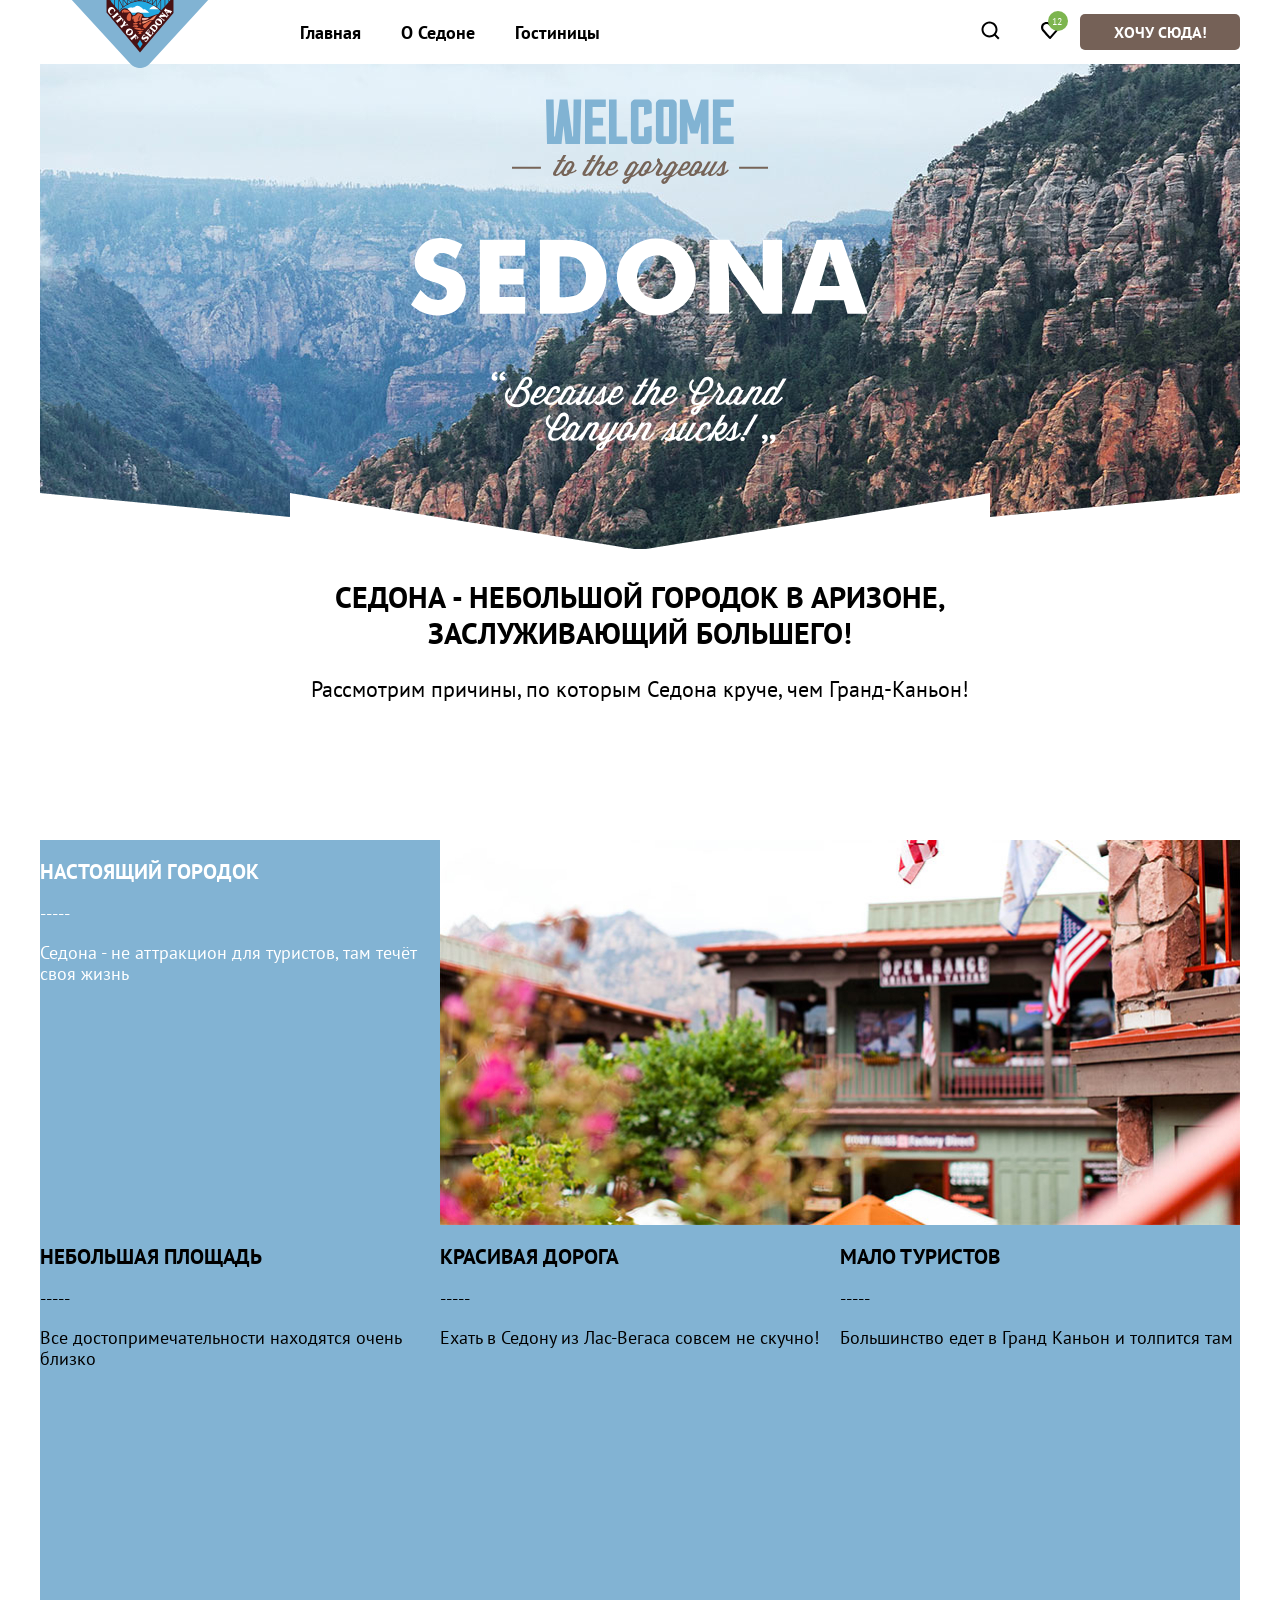
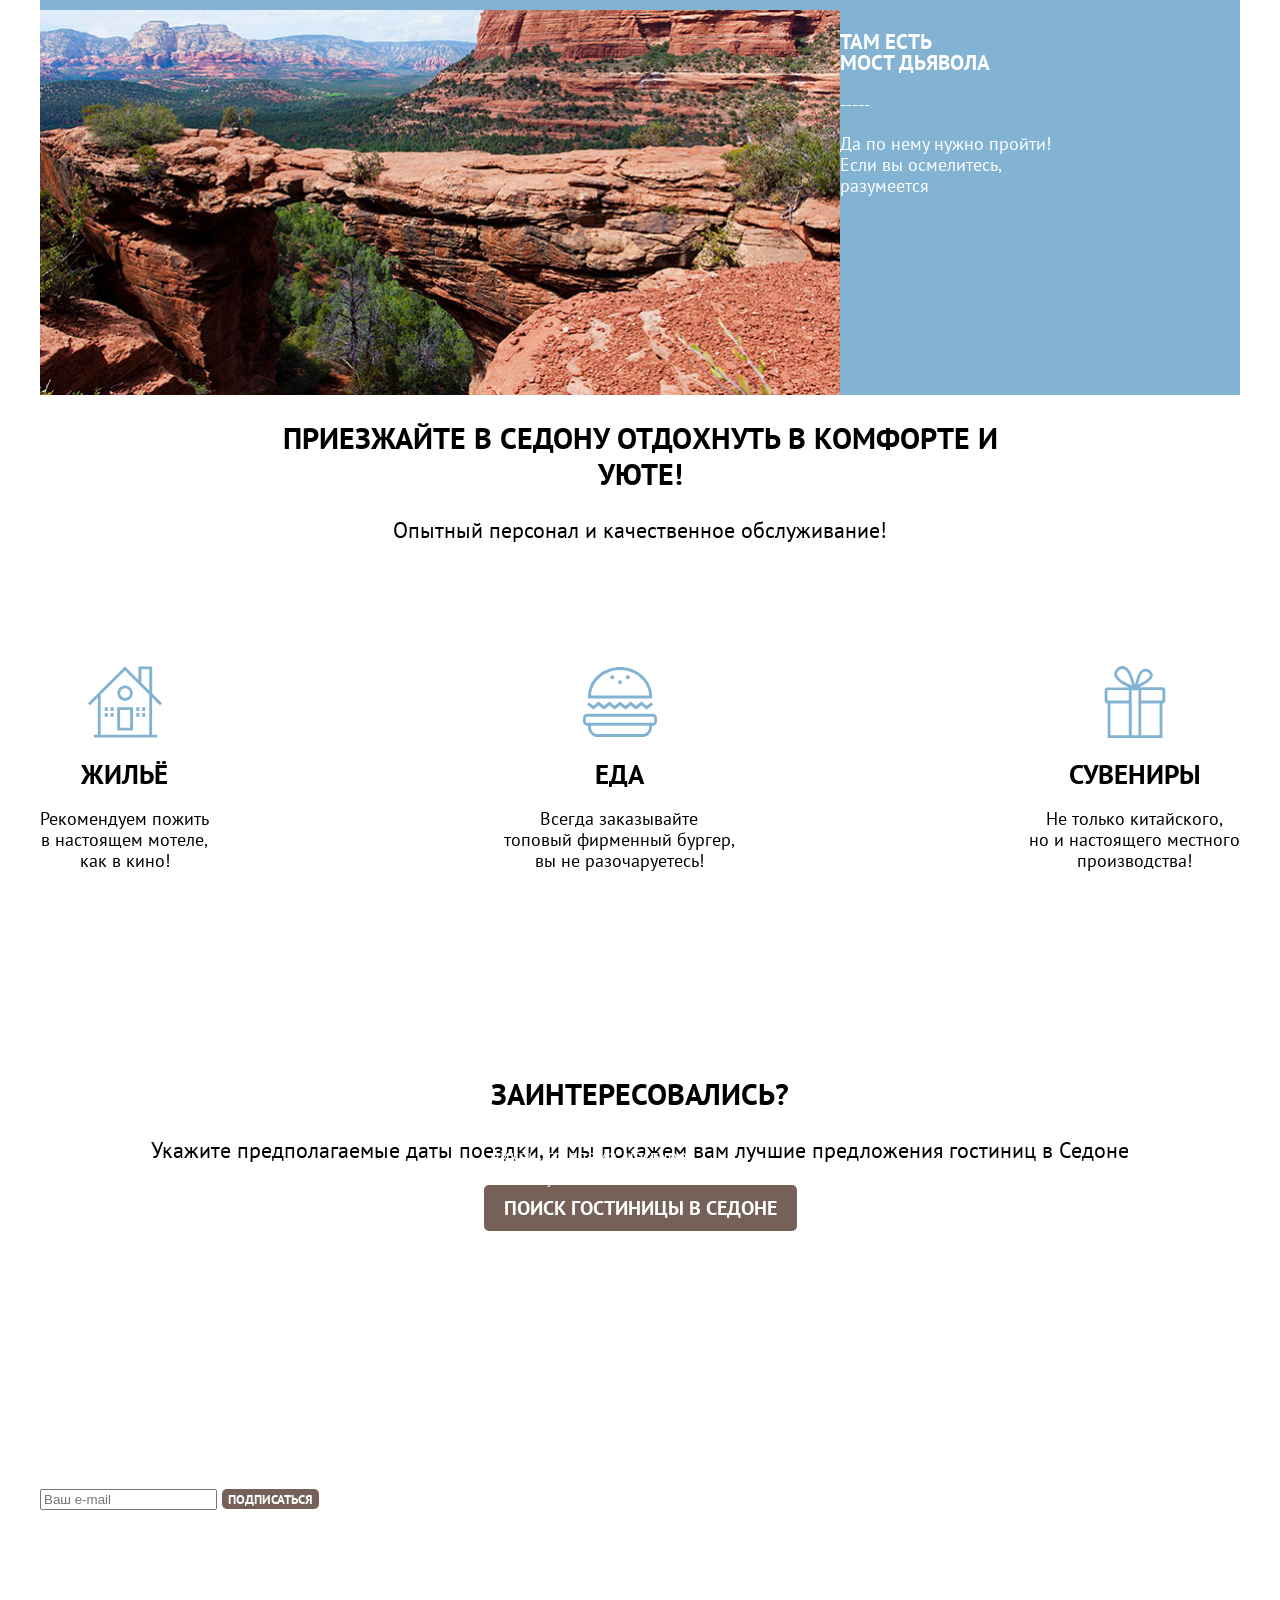
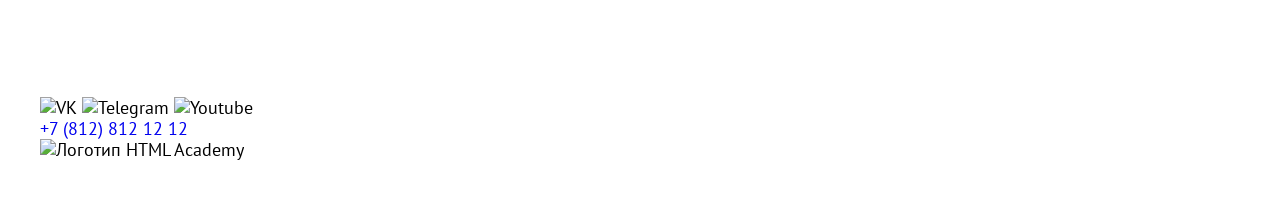
==== index.html @ 65ec1421 "Выполнил домашнюю работу 4. Добавил файл стилей и выполнил базовую стилизацию." ====
<!DOCTYPE html>
<html lang="ru">
  <head>
    <meta charset="utf-8">
    <title>HTML Academy: Седона - Главная страница</title>
	<link rel="stylesheet" href="styles/styles.css">
  </head>
  <body>
	 <header class="header">   
     <section class="header-logo">
       <a href="index.html"><img src="images/logos/sedona-logo.svg"></a>
     </section>
     <nav class="header-navigation">  
       <ul class="header-menu">       
         <li class="header-menu-item"><a href="index.html">Главная</a></li>
         <li class="header-menu-item"><a href="#">О Седоне</a></li>
         <li class="header-menu-item"><a href="catalog.html">Гостиницы</a></li>
       </ul>
       <ul class="header-search">
         <li class="header-search-item"><a href="#"><img src="images/icons/search.svg" alt="Поиск"></a></li>
         <li class="header-search-item header-favorites"><a href="#"><img src="images/icons/heart.svg" alt="Избранное"></a>
          <span class="header-favorites-circle"></span>
          <p class="header-favorites-count">12</p></li>       
       </ul>
       <button class="button header-button" type="submit">Хочу сюда!</button>
     </nav>     
   </header>
   <main class="main">
    <section class="main-title">
     <img class="main-title-image" src="images/background/sedona-bg.jpg" width="1200" height="485" alt="Sedona, фоновое изображение">
     <img class="main-title-welcome" src="images/background/welcome.svg" width="458" height="352" alt="Welcome to the gorgeous Sedona">
     <img class="main-title-divider" src="images/background/divider.png" width="1200" height="57" alt="Разделитель">     
    </section>
    <section class="main-title-presentation">
     <h1>Седона - небольшой городок в Аризоне, заслуживающий большего!</h3>
     <p>Рассмотрим причины, по которым Седона круче, чем Гранд-Каньон!</p> 
    </section>
   <section class="main-features grid-container">
     <section class="main-features-item item-a">
       <h3>Настоящий городок</h3>
       <span class="separator">-----</span>
       <p>Седона - не аттракцион для туристов, там течёт своя жизнь</p>       
     </section>
     <section class="main-features-item item-b">
      <img class="image-feature-1" src="images/photos/photo-1.jpg" width="800" height="385" alt="Real town">     
     </section> 
     <section class="main-features-item item-c">
       <h3>Небольшая площадь</h3>
       <span class="separator">-----</span>
       <p>Все достопримечательности находятся очень близко</p>
     </section>
     <section class="main-features-item item-d">
       <h3>Красивая дорога</h3>
       <span class="separator">-----</span>
       <p>Ехать в Седону из Лас-Вегаса совсем не скучно!</p>
     </section>
     <section class="main-features-item item-e">
       <h3>Мало туристов</h3>
       <span class="separator">-----</span>
       <p>Большинство едет в Гранд Каньон и толпится там</p>
     </section>
     <section class="main-features-item item-f">
       <img class="image-feature-5" src="images/photos/photo-2.jpg" width="800" height="385" alt="Bridge photo">
     </section>
     <section class="main-features-item item-g">  
       <h3>Там есть<br>Мост Дьявола</h3>
       <span class="separator">-----</span>
       <p>Да по нему нужно пройти!<br>Если вы осмелитесь,<br>разумеется</p>
     </section>
   </section>
   <section class="main-slogan">
     <h1>Приезжайте в седону отдохнуть в комфорте и уюте!</h1>
     <p>Опытный персонал и качественное обслуживание!</p>
   </section>
   <section class="main-products">
     <section class="apartment">
       <img src="images/icons/apartment-icon.svg" width="75" height="72" alt="Жилье">
       <h2>Жильё</h2>
       <p>Рекомендуем пожить<br>в настоящем мотеле,<br>как в кино!</p>
     </section>
     <section class="food">
       <img src="images/icons/food-icon.svg" width="75" height="72" alt="Еда">
       <h2>Еда</h2>
       <p>Всегда заказывайте<br>топовый фирменный бургер,<br>вы не разочаруетесь!</p>
     </section>
     <section class="souvenir">
       <img src="images/icons/souvenirs-icon.svg" width="75" height="72" alt="Сувениры">
       <h2>Сувениры</h2>
       <p>Не только китайского,<br>но и настоящего местного<br>производства!</p>
     </section>
   </section>
   <section class="main-interest">
     <h1>Заинтересовались?</h1>
     <p>Укажите предполагаемые даты поездки, и мы покажем вам лучшие предложения гостиниц в Седоне</p>
     <button class="button main-interest-button">Поиск гостиницы в Седоне</button>
   </section>
   <section class="main-subscribe">
     <!-- <img src="images/background/subscribe-bg.jpg" width="1200" height="415" alt="Подпишитесь на рассылку"> -->
     <h3>Подпишитесь на рассылку</h3>
     <p>Только полезная информация и никакого спама, честное бойскаутское!</p>
     <form class="main-subscribe-form" action="https://echo.htmlacademy.ru" method="post">
      <input type="text" name="email" placeholder="Ваш e-mail">
      <button class="button" type="submit">Подписаться</button>
     </form>      
   </section>   
   <footer class="footer">
     <section class="footer-social">
       <img src="images/icons/vk.svg" alt="VK">
       <img src="images/icons/telegram.svg" alt="Telegram">
       <img src="images/icons/youtube.svg" alt="Youtube">
     </section>
     <section class="footer-phone"><a href="tel:+78128121212">+7 (812) 812 12 12</a></section>
     <img class="html-academy" src="images/logos/html-academy-logo.svg" width="75" height="72" alt="Логотип HTML Academy">       
     </section>
   </main>
   </footer>
   <section class="modal-search-window visually-hidden">
     <h3>Поиск гостиницы в Седоне</h3>
     <form class="modal-search-form" action="https://echo.htmlacademy.ru" method="post">
       <span>Дата Заезда</span>
       <input type="date" name="incoming-date" placeholder="27 апреля 2020"><br>
       <span class="incoming-date-message visually-hidden">Мы не можем отправить вас в прошлое.</span><br>
       <span>Дата Выезда</span>
       <input type="date" name="outgoing-date" placeholder="1 сентября 2023"><br>
       <span class="incoming-date-message visually-hidden">На эти даты еще есть свободные номера. Пока есть.</span><br>
       <span>Взрослые</span>
       <input type="number" name="adult-person-count" value="2"><br>
       <span>Дети</span>
       <input type="number" name="child-person-count" value="2"><br>
       <button class="button modal-button" type="submit">Найти</button>
     </form>
   </section>
  </body>
</html>
---- styles/styles.css ----
@font-face {
  font-family: "PT Sans";
  font-style: normal;
  font-weight: 400;
  src: url("../fonts/ptsans-400.woff2") format("woff2");
  font-display: swap;
}

@font-face {
  font-family: "PT Sans";
  font-style: normal;
  font-weight: 700;
  src: url("../fonts/ptsans-700.woff2") format("woff2");
  font-display: swap;
}

body {
  max-width: 1200px;
  margin-top: 0;
  margin-bottom: 0;
  margin-left: auto;
  margin-right: auto;
  font-family: "PT Sans", sans-serif;
  font-size: 18px;
  line-height: 21px;
  color: #000000;
  background-color: #FFFFFF;
}

ul {
  list-style-type: none;
}

a {
  text-decoration: none;
}

h1,h2,h3 {
  font-family: "PT Sans";
  font-style: bold;
  font-weight: 700;
  text-transform: uppercase;
  color: #000000;
}

p {
  font-family: "PT Sans";
  font-style: regular;
  font-weight: 400;
}

.button {
  font-family: "PT Sans";
  font-style: bold;
  font-weight: 700;
  text-transform: uppercase;
  border-radius: 5px;
  border: none;
  background-color: #756157;
  color: #FFFFFF;
}

.header {
  display: flex;
  align-items: center;
  justify-content: space-between;
  max-height: 64px;
  font-family: "PT Sans";
  font-weight: 700;

}

.header a {
  color: #000000;
}

.header-logo {
  z-index: 2;
  margin-top: 6px;
  margin-left: 30px;
  max-width: 140;
  max-height: 70;
}

.header-navigation {
  display: flex;  
  align-items: center;
}

.header-menu {
  display: flex;
  margin-right: 300px;  
}

.header-search {
  display: flex;
  
}

.header-search-item {
  padding: 20px;
}

.header-favorites {
  position: relative;
}

.header-favorites-circle {
  position: absolute;
  width: 20px;
  height: 20px;
  border-radius: 50%;
  background: #7DB54F;
  color: white;
  margin-top: -9px;
  margin-left: -12px;

}

.header-favorites-count {
  position: absolute;  
  margin-top: -33px;
  margin-left: 12px;
  font-family: "PT Sans";
  font-style: normal;
  font-weight: 400;
  font-size: 10px;
  color: #FFFFFF;
}

.header-button {
  width: 160px;
  height: 36px;  
  font-size: 16px;
}

.header-menu-item {
  padding: 16px 20px;
}

.main {
 /*border: 1px solid red;*/
}

.main-title {
  display: block;
}

.main-title-image {
  display: block;
  max-height: 506px;
  background-color: #FFFFFF;
}

.main-title-welcome {
  display: block;
  
  width: 458px;
  height: 352px;

  
  margin-top: -450px;
  margin-left: auto;
  margin-right: auto;
  
}

.main-title-divider {  
  
  margin-top: 42px;
  margin-left: auto;
  margin-right: auto;
}

.main-title-presentation {
  height: 261px;
}

.main-title-presentation h1, .main-slogan h1, .main-interest h1, .catalog-subscribe h1 {
  
  text-align: center;
  max-width: 750px;
  font-size: 30px;
  line-height: 36px;
  margin-left: auto;
  margin-right: auto;
}

.main-title-presentation p, .main-slogan p, .main-interest p, .catalog-subscribe p {
  text-align: center;
  font-size: 22px;
  line-height: 26px;
}

.main-features {
  height: 1155px;  
}

.grid-container {
  display: grid;
  grid-template-columns: 1fr 1fr 1fr;
  grid-template-rows: auto auto auto;
  grid-template-areas:
    "a b b"
    "c d e"
    "f f g";
}

.item-a { grid-area: a; }
.item-b { grid-area: b; }
.item-c { grid-area: c; }
.item-d { grid-area: d; }
.item-e { grid-area: e; }
.item-f { grid-area: f; }
.item-g { grid-area: g; }

.main-features-item {    
  height: 385px;
  background-color: #82B3D3;
  color: #000000;
}

.main-features-item:first-child p, .main-features-item:last-child p,
.main-features-item:first-child h3, .main-features-item:last-child h3,
.main-features-item:first-child span, .main-features-item:last-child span {
  color: #FFFFFF;
}

.main-slogan {
  height: 246px;
}

.main-products {
  height: 385px;
  display: flex;
  justify-content: space-between;
  text-align: center;
}

.main-interest {
  height: 406px;  
  /*border: 1px solid green;*/
}

.main-interest-button {
  display: block;
  max-width: 350px;  
  padding: 5px 20px;  
  margin-left: auto;
  margin-right: auto;
  font-size: 20px;
  line-height: 36px;
}

.main-subscribe {
  height: 415px;
  background-color: #FFFFFF;
  background-image: url('../images/background/subscribe-bg.jpg');
  background-size: cover;
  background-repeat: no-repeat;
}

.main-subscribe-form {
  margin-top: 300px;
}

.main-subscribe h3, .main-subscribe p {
  color: #FFFFFF;
  max-width: 300px;
  margin-top: -200px;
  margin-left: auto;
  margin-right: auto;

}

.footer {
  height: 120px;
  align-items: center;
  justify-content: space-between;
}

.footer-social {
}

.sedona-hotels {
  height: 412px;
  margin-top: -25px;
  background-color: #FFFFFF;
  background-image: url(../images/background/sedona-hotels-bg.jpg);
  background-size: cover;
  background-repeat: no-repeat;
}

.sedona-hotels h1 {
  text-transform: none;   
  color: #FFFFFF;
  font-size: 60px;
  line-height: 78px;
}

.sedona-hotels-breadcrubs {
  display: flex;
}

.catalog-search {
  height: 1235px;
}

.catalog-item {
  display: flex;
  flex-direction: column
}

.catalog-pagination-items {
  display: flex;
}

.catalog-page-number, .catalog-page-separator {
  display: flex;
  align-items: center;
  justify-content: center;
  width: 60px;
  height: 60px;
  background-color: #82B3D3;  
  margin-right: 3px;  
}

.catalog-page-separator {
  background-color: #FFFFFF;
}

.catalog-page-active {
  background-color: #F2F2F2;
}

.catalog-subscribe {
  height: 415px;
}

.modal-search-window {
  display: none;
}
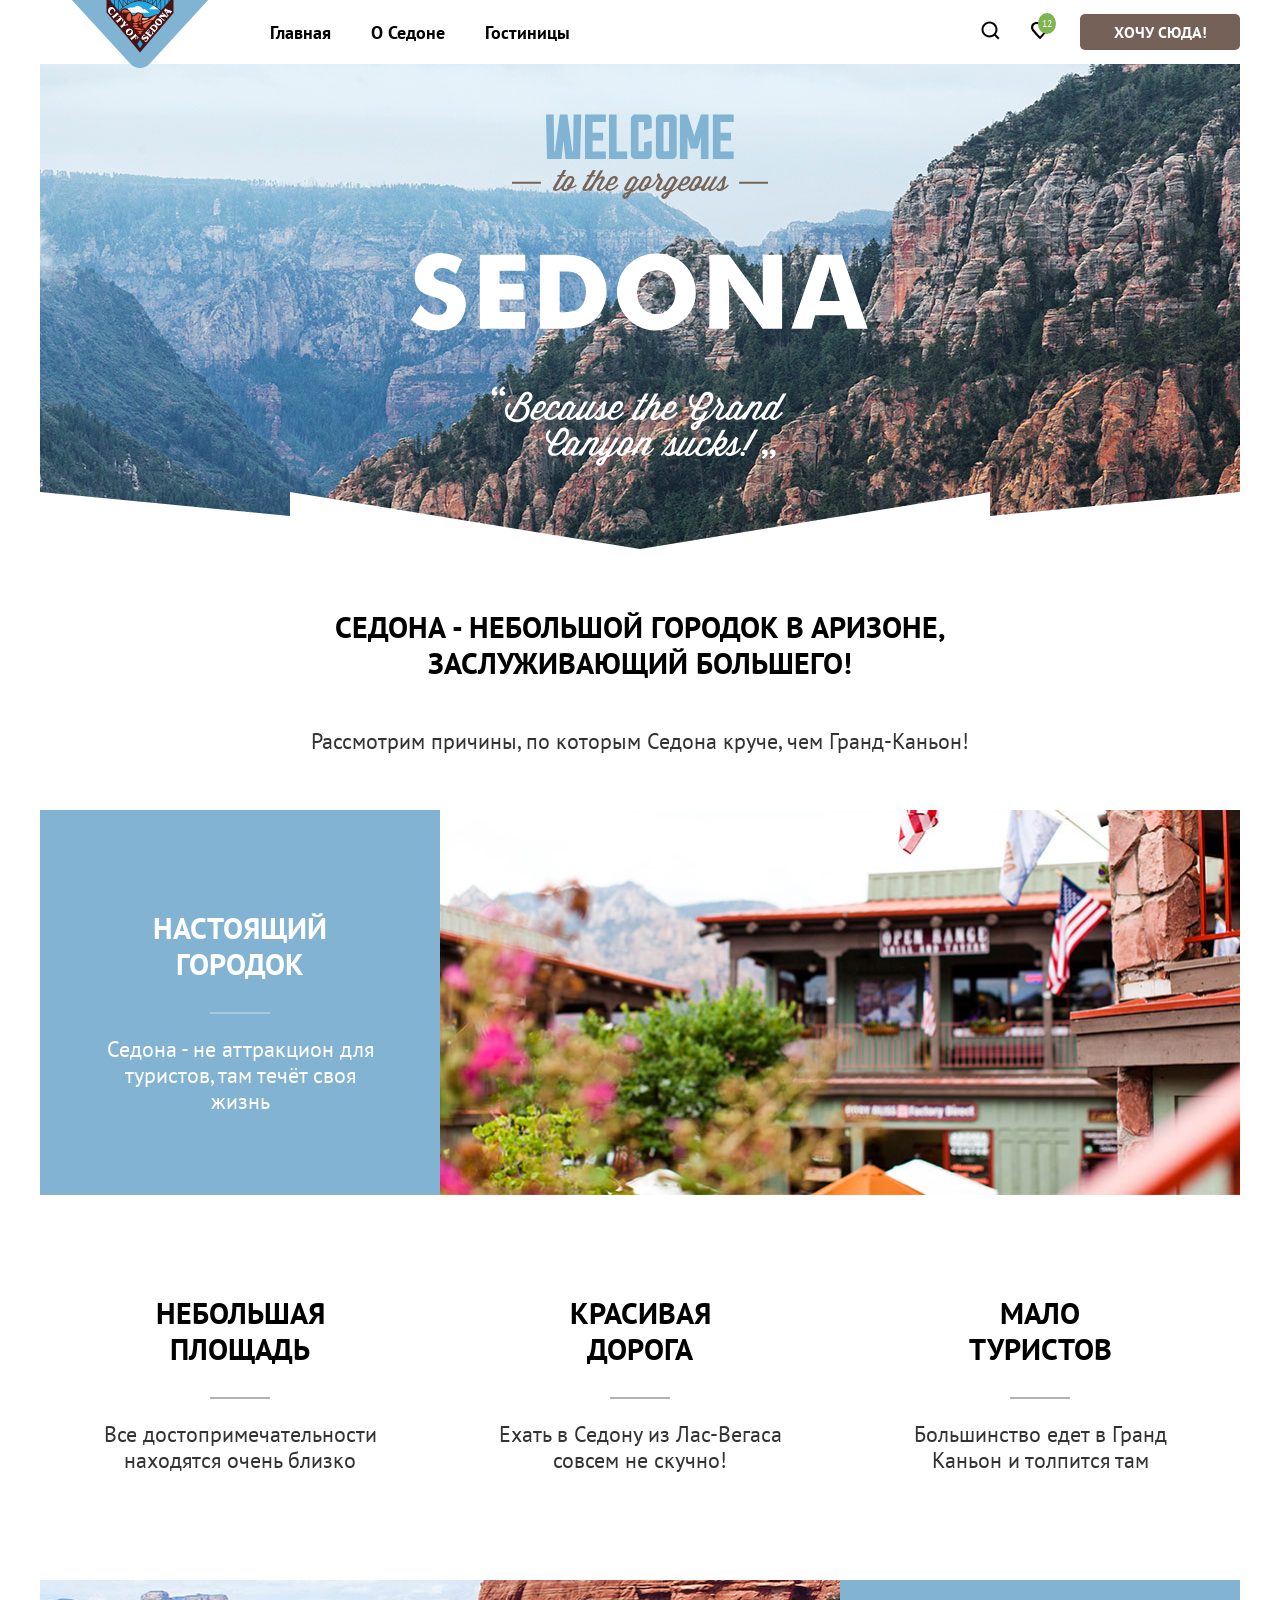
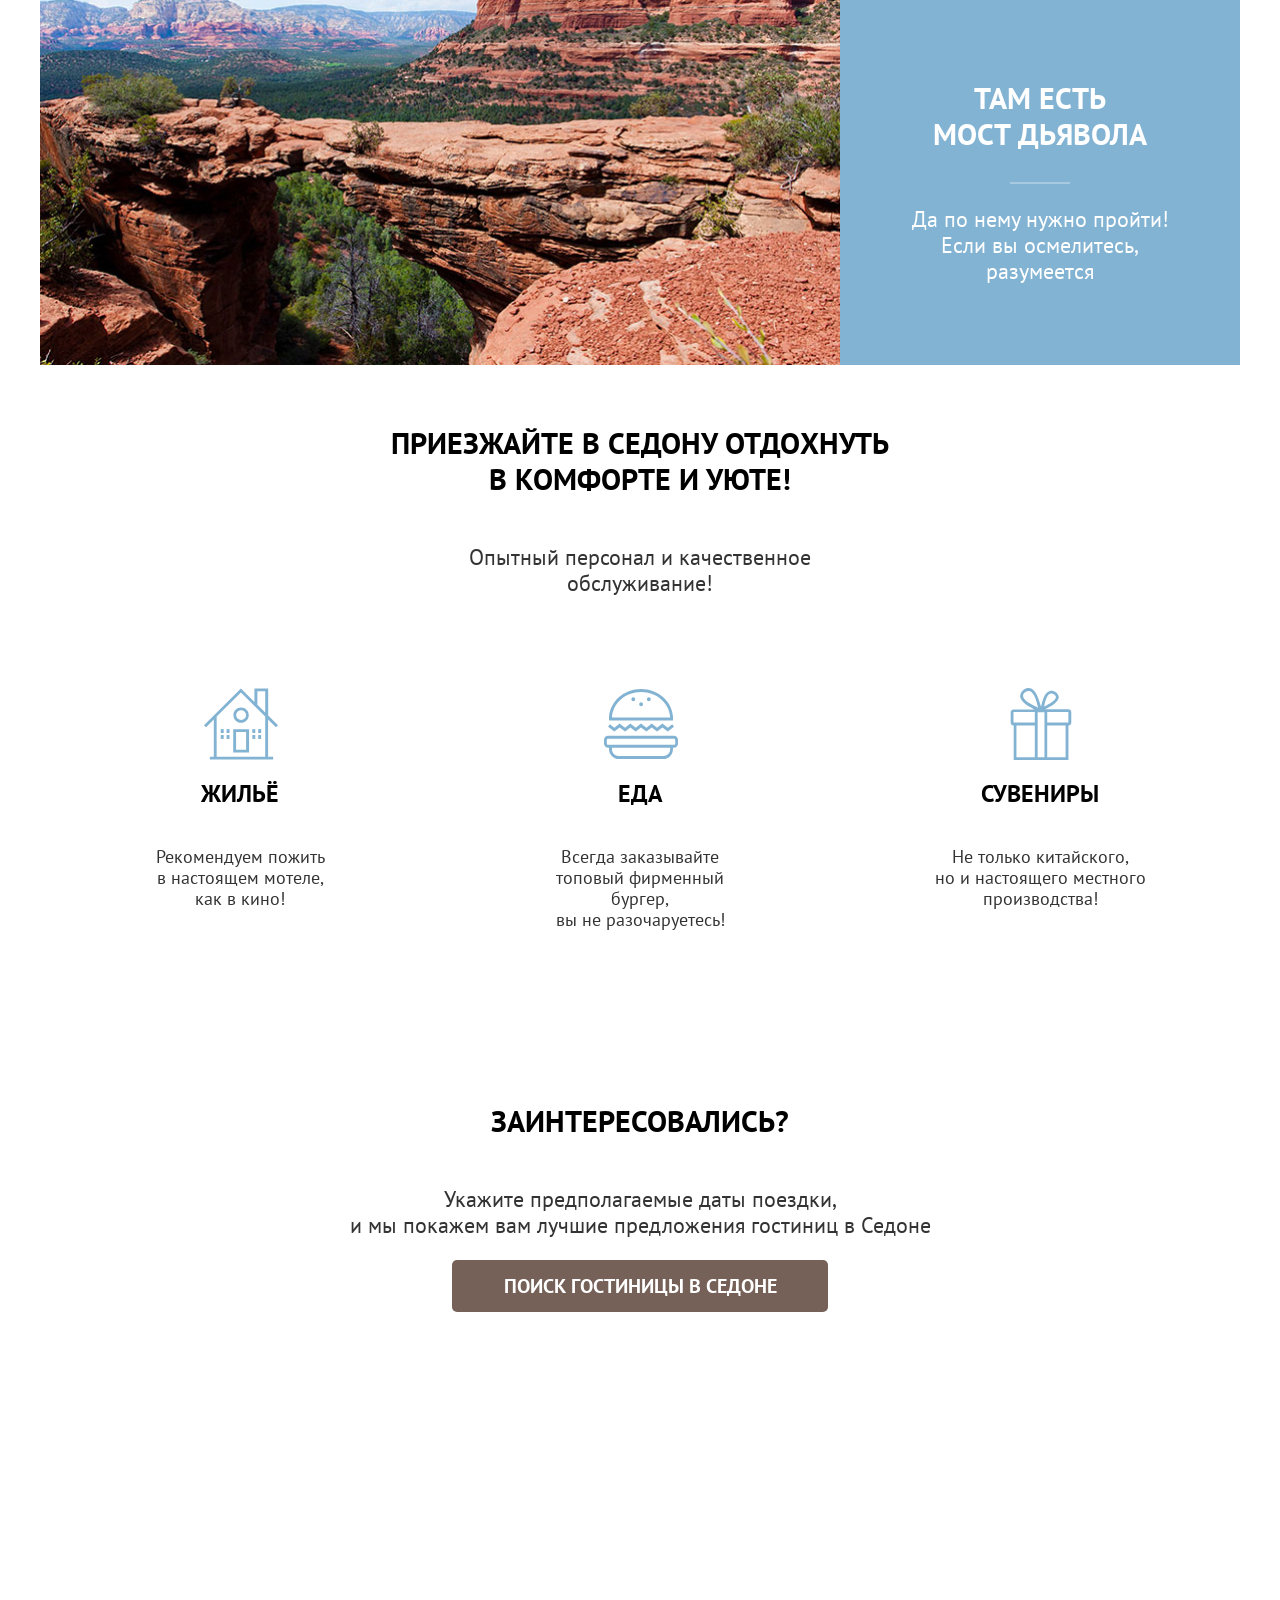
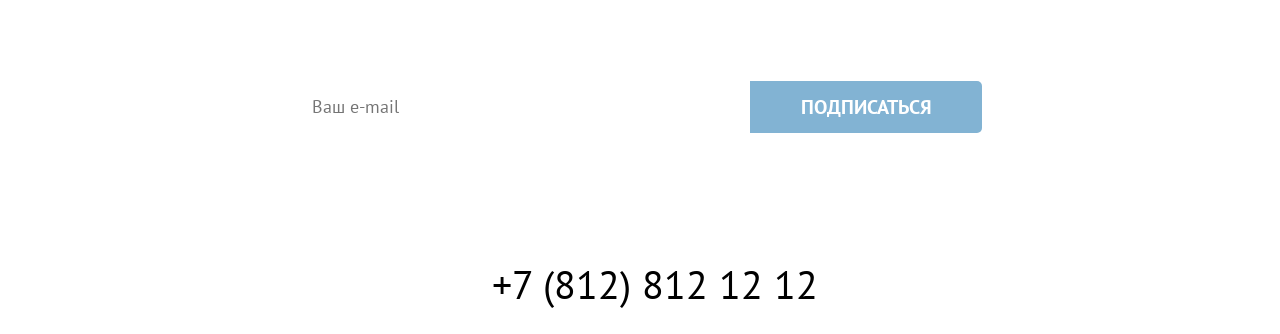
==== commit e12eb051: "Add files via upload Выполнил домашнюю работу 5." ====
--- a/index.html
+++ b/index.html
@@ -6,113 +6,153 @@
 	<link rel="stylesheet" href="styles/styles.css">
   </head>
   <body>
-	 <header class="header">   
-     <section class="header-logo">
-       <a href="index.html"><img src="images/logos/sedona-logo.svg"></a>
-     </section>
-     <nav class="header-navigation">  
-       <ul class="header-menu">       
-         <li class="header-menu-item"><a href="index.html">Главная</a></li>
-         <li class="header-menu-item"><a href="#">О Седоне</a></li>
-         <li class="header-menu-item"><a href="catalog.html">Гостиницы</a></li>
-       </ul>
-       <ul class="header-search">
-         <li class="header-search-item"><a href="#"><img src="images/icons/search.svg" alt="Поиск"></a></li>
-         <li class="header-search-item header-favorites"><a href="#"><img src="images/icons/heart.svg" alt="Избранное"></a>
-          <span class="header-favorites-circle"></span>
-          <p class="header-favorites-count">12</p></li>       
-       </ul>
-       <button class="button header-button" type="submit">Хочу сюда!</button>
+   <!-- Шапка  -->
+	 <header class="header">        
+      <a class="header-logo" href="index.html">
+        <img src="images/logos/sedona-logo.svg" alt="Логотип сайта Седона">
+      </a>     
+      <nav class="header-navigation">  
+        <ul class="header-menu">       
+          <li class="header-menu-item">
+            <a href="index.html">Главная</a>
+          </li>
+          <li class="header-menu-item">
+            <a href="#">О Седоне</a>
+          </li>
+          <li class="header-menu-item">
+            <a href="catalog.html">Гостиницы</a>
+          </li>
+        </ul>
+        <ul class="header-search">
+          <li class="header-search-item">
+            <a href="#"><img src="images/icons/search.svg" alt="Поиск">
+              <span class="visually-hidden">Поиск</span>
+            </a>
+          </li>
+          <li class="header-search-item header-favorites">
+            <a href="#">
+              <img src="images/icons/heart.svg" alt="Избранное">
+              <span class="visually-hidden">Избранное</span>
+              <span class="header-favorites-circle">12</span>              
+            </a>                        
+          </li>               
+          <li class="header-search-item">
+            <button class="button header-button" type="submit">Хочу сюда!</button>
+          </li>
+        </ul>
      </nav>     
    </header>
+   <!-- Секция Main -->
    <main class="main">
-    <section class="main-title">
-     <img class="main-title-image" src="images/background/sedona-bg.jpg" width="1200" height="485" alt="Sedona, фоновое изображение">
+    <section class="main-title">     
      <img class="main-title-welcome" src="images/background/welcome.svg" width="458" height="352" alt="Welcome to the gorgeous Sedona">
-     <img class="main-title-divider" src="images/background/divider.png" width="1200" height="57" alt="Разделитель">     
+     <!-- <img  src="images/background/divider.png" width="1200" height="57" alt="Разделитель"> -->
+     <section class="main-title-divider"></section>     
     </section>
-    <section class="main-title-presentation">
-     <h1>Седона - небольшой городок в Аризоне, заслуживающий большего!</h3>
-     <p>Рассмотрим причины, по которым Седона круче, чем Гранд-Каньон!</p> 
+    <section class="main-presentation">
+     <h1 class="main-page-title main-presentation-title">Седона - небольшой городок в Аризоне, заслуживающий большего!</h3>
+     <p class="main-page-text main-presentation-text">Рассмотрим причины, по которым Седона круче, чем Гранд-Каньон!</p> 
     </section>
-   <section class="main-features grid-container">
-     <section class="main-features-item item-a">
-       <h3>Настоящий городок</h3>
-       <span class="separator">-----</span>
-       <p>Седона - не аттракцион для туристов, там течёт своя жизнь</p>       
+      <section class="main-features grid-container">
+       <section class="main-features-item item-a">
+         <h3 class="main-page-title main-features-title">Настоящий городок</h3>
+         <span class="main-features-separator"></span>
+         <p class="main-page-text main-features-text">Седона - не аттракцион для<br> туристов, там течёт своя<br> жизнь</p>       
+       </section>
+       <section class="main-features-item item-b">
+        <img class="image-feature-1" src="images/photos/photo-1.jpg" width="800" height="385" alt="Real town">     
+       </section> 
+       <section class="main-features-item item-c">
+         <h3 class="main-page-title main-features-title">Небольшая площадь</h3>
+         <span class="main-features-separator"></span>
+         <p class="main-page-text main-features-text">Все достопримечательности<br> находятся очень близко</p>
+       </section>
+       <section class="main-features-item item-d">
+         <h3 class="main-page-title main-features-title">Красивая дорога</h3>
+         <span class="main-features-separator"></span>
+         <p class="main-page-text main-features-text">Ехать в Седону из Лас-Вегаса<br> совсем не скучно!</p>
+       </section>
+       <section class="main-features-item item-e">
+         <h3 class="main-page-title main-features-title">Мало туристов</h3>
+         <span class="main-features-separator"></span>
+         <p class="main-page-text main-features-text">Большинство едет в Гранд<br> Каньон и толпится там</p>
+       </section>
+       <section class="main-features-item item-f">
+         <img class="image-feature-5" src="images/photos/photo-2.jpg" width="800" height="385" alt="Bridge photo">
+       </section>
+       <section class="main-features-item item-g">  
+         <h3 class="main-page-title main-features-title">Там есть <br> Мост Дьявола</h3>
+         <span class="main-features-separator"></span>
+         <p class="main-page-text main-features-text">Да по нему нужно пройти!<br>Если вы осмелитесь,<br>разумеется</p>
+       </section>
      </section>
-     <section class="main-features-item item-b">
-      <img class="image-feature-1" src="images/photos/photo-1.jpg" width="800" height="385" alt="Real town">     
+     
+     <section class="main-slogan">
+       <h1 class="main-page-title main-slogan-title">Приезжайте в седону отдохнуть в комфорте и уюте!</h1>
+       <p class="main-page-text main-slogan-text">Опытный персонал и качественное обслуживание!</p>
+     </section>
+     <section class="main-products">
+       <section class="main-products-item apartment">
+         <img src="images/icons/apartment-icon.svg" width="75" height="72" alt="Жилье" class="main-products-item-image">
+         <h2 class="main-page-title main-products-item-tite">Жильё</h2>
+         <p class="main-page-text main-products-item-text">Рекомендуем пожить<br> в настоящем мотеле,<br> как в кино!</p>
+       </section>
+       <section class="main-products-item food">
+         <img src="images/icons/food-icon.svg" width="75" height="72" alt="Еда" class="main-products-item-image">
+         <h2 class="main-page-title main-products-item-tite">Еда</h2>
+         <p class="main-page-text main-products-item-text">Всегда заказывайте<br> топовый фирменный бургер,<br> вы не разочаруетесь!</p>
+       </section>
+       <section class="main-products-item souvenir">
+         <img src="images/icons/souvenirs-icon.svg" width="75" height="72" alt="Сувениры" class="main-products-item-image">
+         <h2 class="main-page-title main-products-item-tite">Сувениры</h2>
+         <p class="main-page-text main-products-item-text">Не только китайского,<br> но и настоящего местного<br> производства!</p>
+       </section>
+     </section>
+     <section class="main-interest">
+       <h1 class="main-page-title main-interest-title">Заинтересовались?</h1>
+       <p class="main-page-text main-interest-text">Укажите предполагаемые даты поездки,<br> и мы покажем вам лучшие предложения гостиниц в Седоне</p>
+       <button class="button main-interest-button">Поиск гостиницы в Седоне</button>
      </section> 
-     <section class="main-features-item item-c">
-       <h3>Небольшая площадь</h3>
-       <span class="separator">-----</span>
-       <p>Все достопримечательности находятся очень близко</p>
+     <section class="main-subscribe">
+       <!--  -->
+       <h3 class="main-page-title main-subscribe-title">Подпишитесь на рассылку</h3>
+       <!--  -->
+       <p class="main-page-text main-subscribe-text">Только полезная информация и никакого спама, честное бойскаутское!</p>
+       <form class="main-subscribe-form" action="https://echo.htmlacademy.ru" method="post">
+        <input type="text" name="email" placeholder="Ваш e-mail" class="main-subscribe-email">
+        <button class="main-subscribe-button" type="submit">Подписаться</button>
+       </form>      
      </section>
-     <section class="main-features-item item-d">
-       <h3>Красивая дорога</h3>
-       <span class="separator">-----</span>
-       <p>Ехать в Седону из Лас-Вегаса совсем не скучно!</p>
-     </section>
-     <section class="main-features-item item-e">
-       <h3>Мало туристов</h3>
-       <span class="separator">-----</span>
-       <p>Большинство едет в Гранд Каньон и толпится там</p>
-     </section>
-     <section class="main-features-item item-f">
-       <img class="image-feature-5" src="images/photos/photo-2.jpg" width="800" height="385" alt="Bridge photo">
-     </section>
-     <section class="main-features-item item-g">  
-       <h3>Там есть<br>Мост Дьявола</h3>
-       <span class="separator">-----</span>
-       <p>Да по нему нужно пройти!<br>Если вы осмелитесь,<br>разумеется</p>
-     </section>
-   </section>
-   <section class="main-slogan">
-     <h1>Приезжайте в седону отдохнуть в комфорте и уюте!</h1>
-     <p>Опытный персонал и качественное обслуживание!</p>
-   </section>
-   <section class="main-products">
-     <section class="apartment">
-       <img src="images/icons/apartment-icon.svg" width="75" height="72" alt="Жилье">
-       <h2>Жильё</h2>
-       <p>Рекомендуем пожить<br>в настоящем мотеле,<br>как в кино!</p>
-     </section>
-     <section class="food">
-       <img src="images/icons/food-icon.svg" width="75" height="72" alt="Еда">
-       <h2>Еда</h2>
-       <p>Всегда заказывайте<br>топовый фирменный бургер,<br>вы не разочаруетесь!</p>
-     </section>
-     <section class="souvenir">
-       <img src="images/icons/souvenirs-icon.svg" width="75" height="72" alt="Сувениры">
-       <h2>Сувениры</h2>
-       <p>Не только китайского,<br>но и настоящего местного<br>производства!</p>
-     </section>
-   </section>
-   <section class="main-interest">
-     <h1>Заинтересовались?</h1>
-     <p>Укажите предполагаемые даты поездки, и мы покажем вам лучшие предложения гостиниц в Седоне</p>
-     <button class="button main-interest-button">Поиск гостиницы в Седоне</button>
-   </section>
-   <section class="main-subscribe">
-     <!-- <img src="images/background/subscribe-bg.jpg" width="1200" height="415" alt="Подпишитесь на рассылку"> -->
-     <h3>Подпишитесь на рассылку</h3>
-     <p>Только полезная информация и никакого спама, честное бойскаутское!</p>
-     <form class="main-subscribe-form" action="https://echo.htmlacademy.ru" method="post">
-      <input type="text" name="email" placeholder="Ваш e-mail">
-      <button class="button" type="submit">Подписаться</button>
-     </form>      
-   </section>   
-   <footer class="footer">
-     <section class="footer-social">
-       <img src="images/icons/vk.svg" alt="VK">
-       <img src="images/icons/telegram.svg" alt="Telegram">
-       <img src="images/icons/youtube.svg" alt="Youtube">
-     </section>
-     <section class="footer-phone"><a href="tel:+78128121212">+7 (812) 812 12 12</a></section>
-     <img class="html-academy" src="images/logos/html-academy-logo.svg" width="75" height="72" alt="Логотип HTML Academy">       
-     </section>
-   </main>
+    </main>
+    <!-- Футер -->   
+    <footer class="footer">
+      <section class="footer-container">
+        <ul class="footer-social">
+          <li>
+            <a href="#" class="footer-social-link icon-vk">
+              <span class="visually-hidden">VK</span>
+            </a>
+          </li>
+          <li>
+            <a href="#" class="footer-social-link icon-telegram">
+              <span class="visually-hidden">Telegram</span>
+            </a>
+          </li>
+          <li>
+            <a href="#" class="footer-social-link icon-youtube">
+              <span class="visually-hidden">Youtube</span>
+            </a>
+          </li>
+        </ul>
+        <section class="main-section-text footer-phone">
+          <a class="main-page-text footer-phone-number" href="tel:+78128121212">+7 (812) 812 12 12</a>
+        </section>
+       <section class="footer-logo">
+        <a class="footer-link-htmlacademy" href="https://htmlacademy.ru/intensive/htmlcss">
+          <span class="visually-hidden">HTML-Academy</span>          
+        </a>
+       </section>
+     </section>         
    </footer>
    <section class="modal-search-window visually-hidden">
      <h3>Поиск гостиницы в Седоне</h3>
--- a/styles/styles.css
+++ b/styles/styles.css
@@ -1,3 +1,5 @@
+/* Настройка шрифтов */
+
 @font-face {
   font-family: "PT Sans";
   font-style: normal;
@@ -14,13 +16,22 @@
   font-display: swap;
 }
 
+/* Базовые стили */
+
+html {
+  height: 100%;
+  box-sizing: content-box;
+  margin: 0;
+  padding: 0;
+}
+
 body {
   max-width: 1200px;
-  margin-top: 0;
-  margin-bottom: 0;
-  margin-left: auto;
-  margin-right: auto;
+  margin: 0 auto;
+  display: flex;
+  flex-direction: column;  
   font-family: "PT Sans", sans-serif;
+  font-weight: 400;
   font-size: 18px;
   line-height: 21px;
   color: #000000;
@@ -28,30 +39,37 @@
 }
 
 ul {
-  list-style-type: none;
+  list-style: none;
 }
 
 a {
   text-decoration: none;
 }
 
-h1,h2,h3 {
-  font-family: "PT Sans";
-  font-style: bold;
+.main-page-title {
+  font-family: "PT Sans", sans-serif;
+  font-style: normal;  
   font-weight: 700;
+  font-size: 30px;
+  line-height: 36px;
+  letter-spacing: 0%;
   text-transform: uppercase;
   color: #000000;
 }
 
-p {
-  font-family: "PT Sans";
-  font-style: regular;
+.main-page-text {
+  font-family: "PT Sans", sans-serif;  
+  font-style: normal;  
   font-weight: 400;
+  font-size: 22px;
+  line-height: 26px;
+  letter-spacing: 0%;
+  color: #333333;
 }
 
 .button {
-  font-family: "PT Sans";
-  font-style: bold;
+  font-family: "PT Sans", sans-serif;  
+  font-style: normal;
   font-weight: 700;
   text-transform: uppercase;
   border-radius: 5px;
@@ -60,14 +78,26 @@
   color: #FFFFFF;
 }
 
+/* Стили невидимых элементов */
+
+.visually-hidden {
+  position: absolute;
+  max-width: 1px;
+  max-height: 1px;
+  margin: -1px;
+  border: 0px;
+  padding: 0px;
+  overflow: hidden;  
+}
+
+/* Стили для шапки */
+
 .header {
   display: flex;
-  align-items: center;
-  justify-content: space-between;
+  align-items: center;  
   max-height: 64px;
-  font-family: "PT Sans";
+  font-family: "PT Sans", sans-serif;
   font-weight: 700;
-
 }
 
 .header a {
@@ -82,23 +112,29 @@
   max-height: 70;
 }
 
-.header-navigation {
-  display: flex;  
-  align-items: center;
+.header-navigation {  
+  display: flex;    
+  align-items: center;
+  justify-content: space-around;
+ 
 }
 
 .header-menu {
-  display: flex;
-  margin-right: 300px;  
-}
-
-.header-search {
-  display: flex;
-  
+  min-width: 350px;  
+  display: flex;
+  align-items: center;
+  margin-right: 325px;  
+}
+
+.header-search {   
+  display: flex;
+  align-items: center;
+  justify-content: right;
 }
 
 .header-search-item {
-  padding: 20px;
+  padding: 15px;
+
 }
 
 .header-favorites {
@@ -107,92 +143,87 @@
 
 .header-favorites-circle {
   position: absolute;
-  width: 20px;
-  height: 20px;
+  min-width: 18px;
+  min-height: 18px;
   border-radius: 50%;
   background: #7DB54F;
   color: white;
-  margin-top: -9px;
-  margin-left: -12px;
-
-}
-
-.header-favorites-count {
-  position: absolute;  
-  margin-top: -33px;
-  margin-left: 12px;
-  font-family: "PT Sans";
+  top: 8px;
+  left: 23px;
+  font-family: "PT Sans", sans-serif;
   font-style: normal;
   font-weight: 400;
-  font-size: 10px;
+  font-size: 10px;  
   color: #FFFFFF;
+  text-align: center;
 }
 
 .header-button {
-  width: 160px;
-  height: 36px;  
+  min-width: 160px;
+  min-height: 36px;  
   font-size: 16px;
+  line-height: 20px;
+  text-transform: uppercase;
 }
 
 .header-menu-item {
   padding: 16px 20px;
 }
 
-.main {
- /*border: 1px solid red;*/
-}
-
-.main-title {
-  display: block;
-}
-
-.main-title-image {
-  display: block;
-  max-height: 506px;
+/* Стили для блока main */
+
+.main-title {  
+  display: flex;
+  flex-direction: column;  
+  min-height: 485px;
   background-color: #FFFFFF;
-}
-
-.main-title-welcome {
-  display: block;
-  
-  width: 458px;
-  height: 352px;
-
-  
-  margin-top: -450px;
+  background-image: url('../images/background/sedona-bg.jpg');  
+  background-size: cover;
+  background-repeat: no-repeat;
+}
+
+.main-title-welcome {    
+  margin-top: 50px;
   margin-left: auto;
   margin-right: auto;
   
 }
 
-.main-title-divider {  
-  
-  margin-top: 42px;
+.main-title-divider {   
+  min-width: 1200px;
+  min-height: 57px;
+  margin-top: 26px;
   margin-left: auto;
-  margin-right: auto;
-}
-
-.main-title-presentation {
+  margin-right: auto;  
+  background-image: url('../images/background/divider.png');
+  background-size: cover;
+  background-repeat: no-repeat;
+}
+
+.main-presentation {  
   height: 261px;
-}
-
-.main-title-presentation h1, .main-slogan h1, .main-interest h1, .catalog-subscribe h1 {
-  
+  display: flex;
+  flex-direction: column;
+  align-items: center;
+}
+
+.main-presentation-title, .main-slogan-title, .main-interest-title, .catalog-subscribe-title {  
   text-align: center;
   max-width: 750px;
   font-size: 30px;
   line-height: 36px;
   margin-left: auto;
   margin-right: auto;
-}
-
-.main-title-presentation p, .main-slogan p, .main-interest p, .catalog-subscribe p {
+  margin-top: 60px;
+}
+
+.main-presentation-text, .main-slogan-text, .main-interest-text, .catalog-subscribe-text {
   text-align: center;
   font-size: 22px;
   line-height: 26px;
 }
 
-.main-features {
+.main-features {  
   height: 1155px;  
 }
 
@@ -215,95 +246,265 @@
 .item-g { grid-area: g; }
 
 .main-features-item {    
-  height: 385px;
-  background-color: #82B3D3;
-  color: #000000;
-}
-
-.main-features-item:first-child p, .main-features-item:last-child p,
-.main-features-item:first-child h3, .main-features-item:last-child h3,
-.main-features-item:first-child span, .main-features-item:last-child span {
-  color: #FFFFFF;
-}
-
-.main-slogan {
-  height: 246px;
-}
-
-.main-products {
-  height: 385px;
-  display: flex;
-  justify-content: space-between;
+  display: flex;
+  flex-direction: column;
+  align-items: center;
   text-align: center;
-}
-
-.main-interest {
-  height: 406px;  
-  /*border: 1px solid green;*/
-}
-
-.main-interest-button {
-  display: block;
-  max-width: 350px;  
-  padding: 5px 20px;  
+  height: 385px;  
+}
+
+.main-features-item:first-child, .main-features-item:last-child {
+  background-color: #82B3D3;  
+}
+
+.main-features-separator {
+  width: 60px;
+  height: 2px;
+  background-color: #000000;  
+  opacity: 30%;
   margin-left: auto;
   margin-right: auto;
+}
+
+.main-features-item:first-child .main-features-separator, .main-features-item:last-child .main-features-separator {
+  background-color: #FFFFFF;
+}
+
+.main-features-title {
+color: #000000;  
+margin-top: 100px;
+max-width: 220px;
+text-align: center;
+}
+
+.main-features-text {
+color: #333333;
+}
+
+.main-features-item:first-child .main-features-title, .main-features-item:last-child .main-features-title,
+.main-features-item:first-child .main-features-text, .main-features-item:last-child .main-features-text {
+  color: #ffffff;
+}
+
+.main-slogan { 
+ min-height: 246px;
+ display: flex;
+ flex-direction: column;
+ align-items: center;
+}
+
+.main-slogan-title {
+  max-width: 505px;
+  font-size: 30px;
+  line-height: 36px;
+
+}
+
+.main-slogan-text {
+  max-width: 490px;
+  font-size: 22px;
+  line-height: 26px;
+}
+
+.main-products {
+ 
+ min-height: 385px;
+ display: flex;
+ flex-direction: row; 
+}
+
+.main-products-item {
+  min-width: 400px;
+  display: flex;
+  flex-direction: column;
+  align-items: center;
+}
+
+.main-products-item-image {
+  margin-top: 70px;
+}
+
+.main-products-item-tite {
+  font-size: 24px;
+  line-height: 28px;
+}
+
+.main-products-item-text {
+  font-size: 18px;
+  line-height: 21px;
+  max-width: 230px;
+  text-align: center;
+}
+
+.main-interest {  
+  min-height: 406px;
+  display: flex;
+  flex-direction: column;
+  align-items: center;
+}
+
+.main-interest-title {
+  margin-top: 100px;
+}
+
+.main-interest-text {
+  max-width: 600px;
+}
+
+.main-interest-button {  
   font-size: 20px;
   line-height: 36px;
-}
-
-.main-subscribe {
-  height: 415px;
+  letter-spacing: 0px;
+  min-width: 376px;
+  padding: 8px 0px;    
+  
+}
+
+.main-subscribe {  
+  display: flex;
+  flex-direction: column;
+  align-items: center;  
+  min-height: 415px;
   background-color: #FFFFFF;
   background-image: url('../images/background/subscribe-bg.jpg');
   background-size: cover;
   background-repeat: no-repeat;
 }
 
+.main-subscribe-title {
+  color: #FFFFFF;
+  margin-top: 80px;
+}
+
+.main-subscribe-text {
+  color: #FFFFFF;
+  max-width: 500px;
+  text-align: center;
+}
+
 .main-subscribe-form {
-  margin-top: 300px;
-}
-
-.main-subscribe h3, .main-subscribe p {
+  display: flex;
+  flex-direction: row;  
+  margin-top: 30px;
+}
+
+.main-subscribe-email {
+  font-family: "PT Sans", sans-serif;  
+  font-style: normal;  
+  font-weight: 400;
+  font-size: 18px;
+  line-height: 24px;
+  letter-spacing: 0%;
+  color: #333333;
+  padding: 14px;
+  min-width: 424px;
+  color: #000000;
+  border: none;  
+}
+
+.main-subscribe-button {
+  background-color: #82B3D3;
+  font-size: 20px;
+  line-height: 36px;
+  letter-spacing: 0px;
+  min-width: 232px;
+  padding: 8px 0px;
+  font-family: "PT Sans", sans-serif;  
+  font-style: normal;
+  font-weight: 700;
+  text-transform: uppercase;
+  border-radius: 0px 5px 5px 0px;
+  border: none;  
   color: #FFFFFF;
-  max-width: 300px;
-  margin-top: -200px;
-  margin-left: auto;
-  margin-right: auto;
-
-}
+}
+
+/* Стили для футера */
 
 .footer {
-  height: 120px;
-  align-items: center;
+  /*border: 1px solid blue;*/
+  padding: 40px 70px 30px;
+}
+
+.footer-container {
+  /*border: 1px solid blue;*/
+  display: flex;
   justify-content: space-between;
+  min-width: 1060px;
+  min-width: 50px;
+  top: 40px;
+  left: 70px;
 }
 
 .footer-social {
+  display: flex;
+  margin: 0;
+  padding: 0;  
+}
+
+.footer-social-link {
+  display: block;
+  min-width: 48px;
+  min-height: 40px;
+}
+
+.icon-vk {
+  background: url("../images/icons/vk.svg") no-repeat center;
+}
+
+.icon-telegram {
+  background: url("../images/icons/telegram.svg") no-repeat center;
+}
+
+.icon-youtube {
+  background: url("../images/icons/youtube.svg") no-repeat center;
+}
+
+.footer-phone {
+  display: flex;
+  align-items: center;  
+}
+
+.footer-phone-number {
+  color: #000000;
+  font-size: 40px;
+  line-height: 40px;  
+}
+
+.footer-logo {
+  display: flex;
+  align-items: center;
+}
+
+.footer-link-htmlacademy {
+  display: block;  
+  min-width: 115px;
+  min-height: 33px;
+  background: url("../images/logos/html-academy-logo.svg") no-repeat center;  
 }
 
 .sedona-hotels {
-  height: 412px;
-  margin-top: -25px;
+  display: flex;
+  flex-direction: column;
+  min-height: 412px;  
   background-color: #FFFFFF;
   background-image: url(../images/background/sedona-hotels-bg.jpg);
   background-size: cover;
   background-repeat: no-repeat;
 }
 
-.sedona-hotels h1 {
-  text-transform: none;   
-  color: #FFFFFF;
-  font-size: 60px;
-  line-height: 78px;
-}
-
 .sedona-hotels-breadcrubs {
   display: flex;
 }
 
 .catalog-search {
-  height: 1235px;
+  min-height: 1235px;
+}
+
+.catalog-search-image {
+  min-width: 12px;
+  min-height: 7px;  
+  background-image: url(../images/icons/selector-arrow.svg);
+  background-color: #200000;
 }
 
 .catalog-item {
@@ -319,8 +520,8 @@
   display: flex;
   align-items: center;
   justify-content: center;
-  width: 60px;
-  height: 60px;
+  min-width: 60px;
+  min-height: 60px;
   background-color: #82B3D3;  
   margin-right: 3px;  
 }
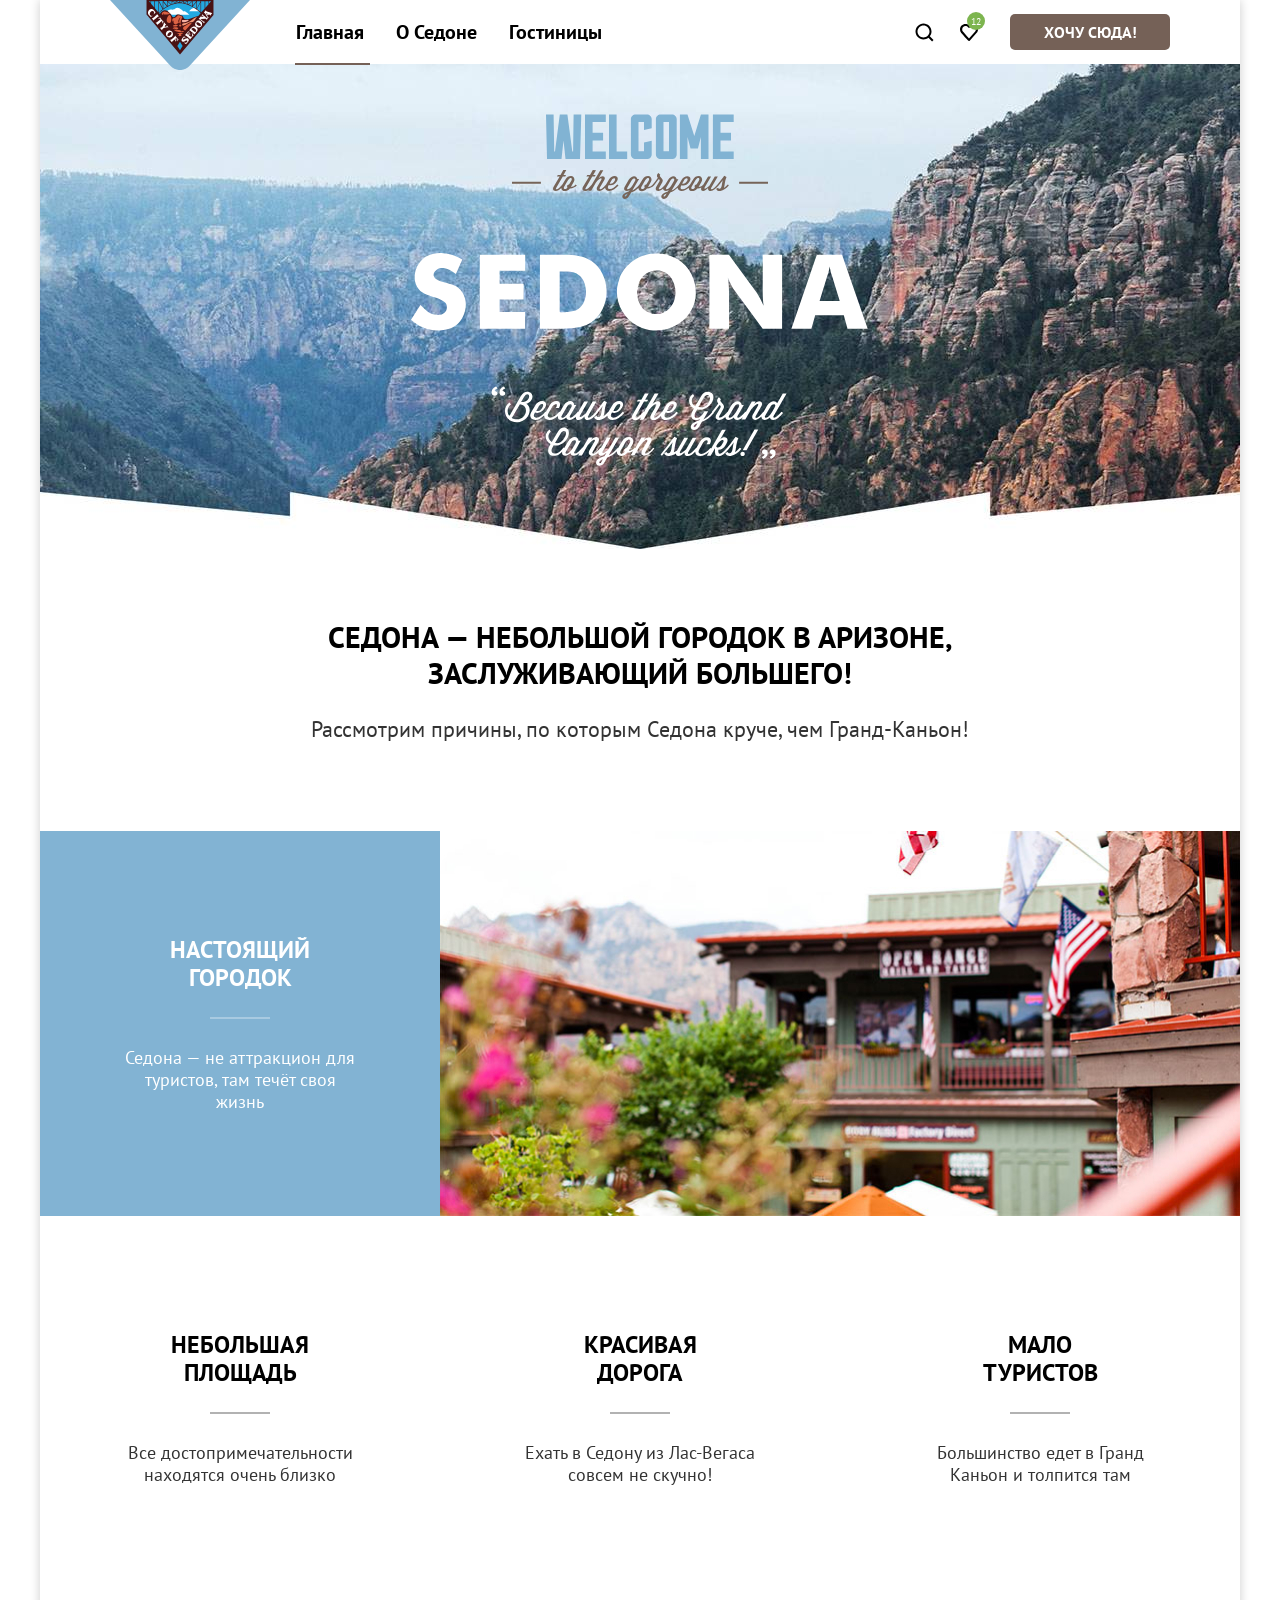
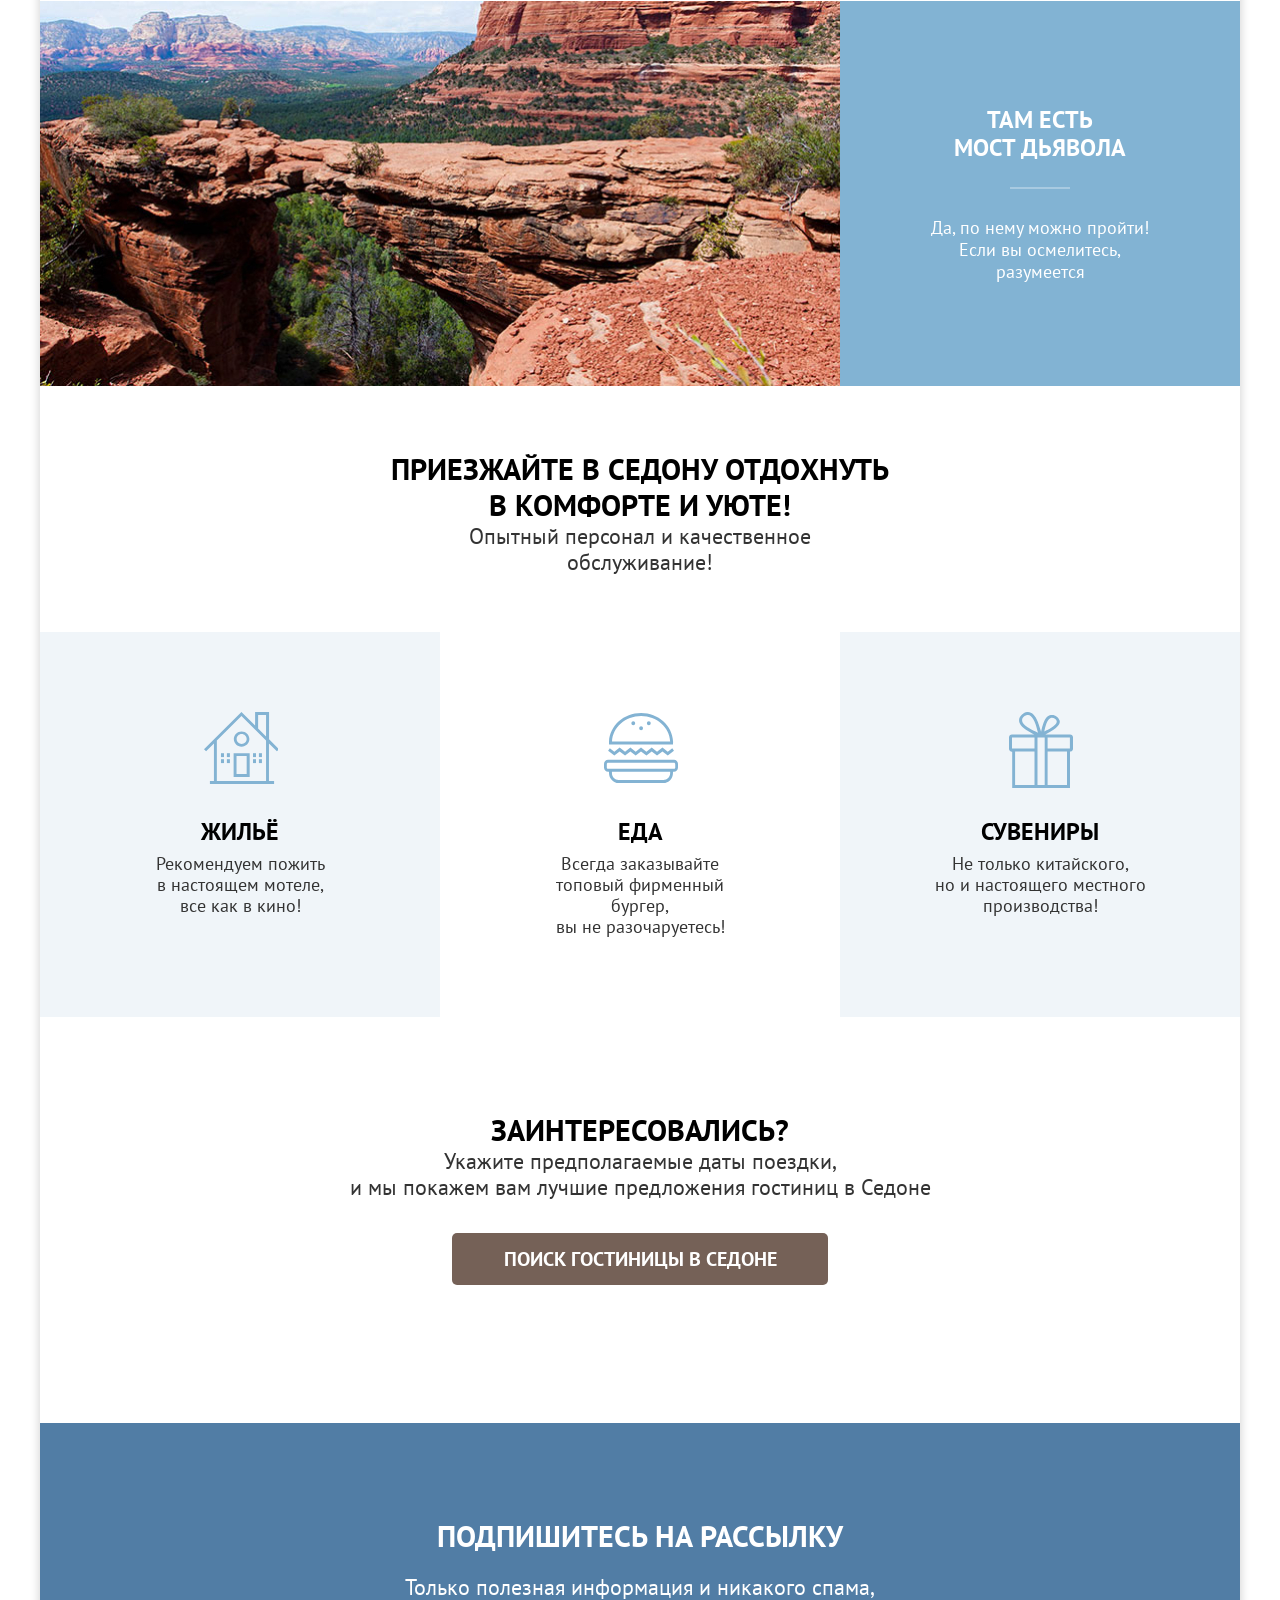
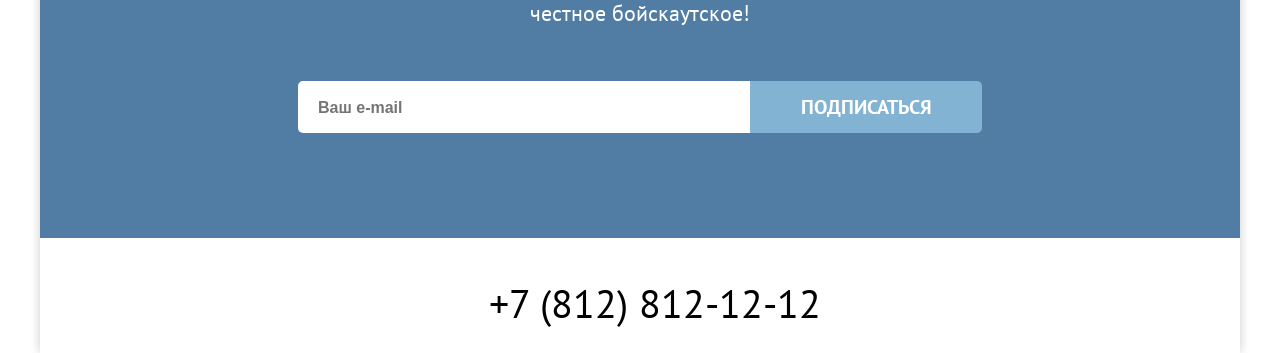
==== commit 1e0aa3af: "Выполнил домашнюю работу 6 и 7. Полностью сверстал index.html и catalog.html" ====
--- a/index.html
+++ b/index.html
@@ -1,132 +1,140 @@
 <!DOCTYPE html>
 <html lang="ru">
-  <head>
-    <meta charset="utf-8">
-    <title>HTML Academy: Седона - Главная страница</title>
-	<link rel="stylesheet" href="styles/styles.css">
-  </head>
-  <body>
-   <!-- Шапка  -->
-	 <header class="header">        
+
+<head>
+  <meta charset="utf-8">
+  <title>HTML Academy: Седона - Главная страница</title>
+  <link rel="stylesheet" href="styles/styles.css">
+</head>
+
+<body>
+  <div class="page-container">
+    <!-- Шапка  -->
+    <header class="header">
       <a class="header-logo" href="index.html">
         <img src="images/logos/sedona-logo.svg" alt="Логотип сайта Седона">
-      </a>     
-      <nav class="header-navigation">  
-        <ul class="header-menu">       
-          <li class="header-menu-item">
-            <a href="index.html">Главная</a>
+      </a>
+      <nav class="header-navigation">
+        <ul class="header-menu">
+          <li>
+            <a class="header-menu-link header-menu-link-active" href="index.html">Главная</a>
           </li>
-          <li class="header-menu-item">
-            <a href="#">О Седоне</a>
+          <li>
+            <a class="header-menu-link" href="#">О Седоне</a>
           </li>
-          <li class="header-menu-item">
-            <a href="catalog.html">Гостиницы</a>
+          <li>
+            <a class="header-menu-link" href="catalog.html">Гостиницы</a>
           </li>
         </ul>
         <ul class="header-search">
-          <li class="header-search-item">
-            <a href="#"><img src="images/icons/search.svg" alt="Поиск">
+          <li>
+            <a class="header-search-icon" href="#">              
               <span class="visually-hidden">Поиск</span>
             </a>
           </li>
-          <li class="header-search-item header-favorites">
-            <a href="#">
-              <img src="images/icons/heart.svg" alt="Избранное">
+          <li>
+            <a class="header-favorites-icon" href="#">
               <span class="visually-hidden">Избранное</span>
-              <span class="header-favorites-circle">12</span>              
-            </a>                        
-          </li>               
-          <li class="header-search-item">
-            <button class="button header-button" type="submit">Хочу сюда!</button>
+              <span class="header-favorites-circle">12</span>
+            </a>
+          </li>
+          <li>
+            <button class="button header-button" type="button">Хочу сюда!</button>
           </li>
         </ul>
-     </nav>     
-   </header>
-   <!-- Секция Main -->
-   <main class="main">
-    <section class="main-title">     
-     <img class="main-title-welcome" src="images/background/welcome.svg" width="458" height="352" alt="Welcome to the gorgeous Sedona">
-     <!-- <img  src="images/background/divider.png" width="1200" height="57" alt="Разделитель"> -->
-     <section class="main-title-divider"></section>     
-    </section>
-    <section class="main-presentation">
-     <h1 class="main-page-title main-presentation-title">Седона - небольшой городок в Аризоне, заслуживающий большего!</h3>
-     <p class="main-page-text main-presentation-text">Рассмотрим причины, по которым Седона круче, чем Гранд-Каньон!</p> 
-    </section>
-      <section class="main-features grid-container">
-       <section class="main-features-item item-a">
-         <h3 class="main-page-title main-features-title">Настоящий городок</h3>
-         <span class="main-features-separator"></span>
-         <p class="main-page-text main-features-text">Седона - не аттракцион для<br> туристов, там течёт своя<br> жизнь</p>       
-       </section>
-       <section class="main-features-item item-b">
-        <img class="image-feature-1" src="images/photos/photo-1.jpg" width="800" height="385" alt="Real town">     
-       </section> 
-       <section class="main-features-item item-c">
-         <h3 class="main-page-title main-features-title">Небольшая площадь</h3>
-         <span class="main-features-separator"></span>
-         <p class="main-page-text main-features-text">Все достопримечательности<br> находятся очень близко</p>
-       </section>
-       <section class="main-features-item item-d">
-         <h3 class="main-page-title main-features-title">Красивая дорога</h3>
-         <span class="main-features-separator"></span>
-         <p class="main-page-text main-features-text">Ехать в Седону из Лас-Вегаса<br> совсем не скучно!</p>
-       </section>
-       <section class="main-features-item item-e">
-         <h3 class="main-page-title main-features-title">Мало туристов</h3>
-         <span class="main-features-separator"></span>
-         <p class="main-page-text main-features-text">Большинство едет в Гранд<br> Каньон и толпится там</p>
-       </section>
-       <section class="main-features-item item-f">
-         <img class="image-feature-5" src="images/photos/photo-2.jpg" width="800" height="385" alt="Bridge photo">
-       </section>
-       <section class="main-features-item item-g">  
-         <h3 class="main-page-title main-features-title">Там есть <br> Мост Дьявола</h3>
-         <span class="main-features-separator"></span>
-         <p class="main-page-text main-features-text">Да по нему нужно пройти!<br>Если вы осмелитесь,<br>разумеется</p>
-       </section>
-     </section>
-     
-     <section class="main-slogan">
-       <h1 class="main-page-title main-slogan-title">Приезжайте в седону отдохнуть в комфорте и уюте!</h1>
-       <p class="main-page-text main-slogan-text">Опытный персонал и качественное обслуживание!</p>
-     </section>
-     <section class="main-products">
-       <section class="main-products-item apartment">
-         <img src="images/icons/apartment-icon.svg" width="75" height="72" alt="Жилье" class="main-products-item-image">
-         <h2 class="main-page-title main-products-item-tite">Жильё</h2>
-         <p class="main-page-text main-products-item-text">Рекомендуем пожить<br> в настоящем мотеле,<br> как в кино!</p>
-       </section>
-       <section class="main-products-item food">
-         <img src="images/icons/food-icon.svg" width="75" height="72" alt="Еда" class="main-products-item-image">
-         <h2 class="main-page-title main-products-item-tite">Еда</h2>
-         <p class="main-page-text main-products-item-text">Всегда заказывайте<br> топовый фирменный бургер,<br> вы не разочаруетесь!</p>
-       </section>
-       <section class="main-products-item souvenir">
-         <img src="images/icons/souvenirs-icon.svg" width="75" height="72" alt="Сувениры" class="main-products-item-image">
-         <h2 class="main-page-title main-products-item-tite">Сувениры</h2>
-         <p class="main-page-text main-products-item-text">Не только китайского,<br> но и настоящего местного<br> производства!</p>
-       </section>
-     </section>
-     <section class="main-interest">
-       <h1 class="main-page-title main-interest-title">Заинтересовались?</h1>
-       <p class="main-page-text main-interest-text">Укажите предполагаемые даты поездки,<br> и мы покажем вам лучшие предложения гостиниц в Седоне</p>
-       <button class="button main-interest-button">Поиск гостиницы в Седоне</button>
-     </section> 
-     <section class="main-subscribe">
-       <!--  -->
-       <h3 class="main-page-title main-subscribe-title">Подпишитесь на рассылку</h3>
-       <!--  -->
-       <p class="main-page-text main-subscribe-text">Только полезная информация и никакого спама, честное бойскаутское!</p>
-       <form class="main-subscribe-form" action="https://echo.htmlacademy.ru" method="post">
-        <input type="text" name="email" placeholder="Ваш e-mail" class="main-subscribe-email">
-        <button class="main-subscribe-button" type="submit">Подписаться</button>
-       </form>      
-     </section>
+      </nav>
+    </header>
+    <!-- Секция Main -->
+
+    <main class="main">
+      <div class="main-title">
+        <img class="main-title-welcome" src="images/background/welcome.svg" width="458" height="352"
+          alt="Welcome to the gorgeous Sedona">
+           
+        
+      </div>
+      <div class="main-presentation">
+        <h1 class="main-page-title main-presentation-title">Седона &mdash; небольшой городок в Аризоне, заслуживающий большего!</h1>
+          <p class="main-page-text main-presentation-text">Рассмотрим причины, по которым Седона круче, чем Гранд-Каньон!
+          </p>
+      </div>
+      <div class="main-features grid-container">
+        <div class="main-features-item item-a">
+          <h2 class="main-page-title main-features-title">Настоящий городок</h2>
+          <span class="main-features-separator"></span>
+          <p class="main-page-text main-features-text">Седона &mdash; не аттракцион для<br> туристов, там течёт своя<br> жизнь
+          </p>
+        </div>
+        <div class="main-features-item item-b">
+          <img class="image-feature-1" src="images/photos/photo-1.jpg" width="800" height="385" alt="Real town">
+        </div>
+        <div class="main-features-item item-c">
+          <h3 class="main-page-title main-features-title">Небольшая площадь</h3>
+          <span class="main-features-separator"></span>
+          <p class="main-page-text main-features-text">Все достопримечательности<br> находятся очень близко</p>
+        </div>
+        <div class="main-features-item item-d">
+          <h3 class="main-page-title main-features-title">Красивая дорога</h3>
+          <span class="main-features-separator"></span>
+          <p class="main-page-text main-features-text">Ехать в Седону из Лас-Вегаса<br> совсем не скучно!</p>
+        </div>
+        <div class="main-features-item item-e">
+          <h3 class="main-page-title main-features-title">Мало туристов</h3>
+          <span class="main-features-separator"></span>
+          <p class="main-page-text main-features-text">Большинство едет в Гранд<br> Каньон и толпится там</p>
+        </div>
+        <div class="main-features-item item-f">
+          <img class="image-feature-5" src="images/photos/photo-2.jpg" width="800" height="385" alt="Bridge photo">
+        </div>
+        <div class="main-features-item item-g">
+          <h3 class="main-page-title main-features-title">Там есть <br> Мост Дьявола</h3>
+          <span class="main-features-separator"></span>
+          <p class="main-page-text main-features-text">Да, по нему можно пройти!<br>Если вы осмелитесь,<br>разумеется</p>
+        </div>
+      </div>
+
+      <div class="main-slogan">
+        <h2 class="main-page-title main-slogan-title">Приезжайте в седону отдохнуть в комфорте и уюте!</h2>
+        <p class="main-page-text main-slogan-text">Опытный персонал и качественное обслуживание!</p>
+      </div>
+      <div class="main-products">
+        <div class="main-products-item apartment">
+          <span class="main-products-item-image main-products-apartment-image"></span>          
+          <h3 class="main-page-title main-products-item-tite">Жильё</h3>
+          <p class="main-page-text main-products-item-text">Рекомендуем пожить<br> в настоящем мотеле,<br> все как в кино!</p>
+        </div>
+        <div class="main-products-item food">
+          <span class="main-products-item-image main-products-food-image"></span>          
+          <h3 class="main-page-title main-products-item-tite">Еда</h3>
+          <p class="main-page-text main-products-item-text">Всегда заказывайте<br> топовый фирменный бургер,<br> вы не
+            разочаруетесь!</p>
+        </div>
+        <div class="main-products-item souvenir">
+          <span class="main-products-item-image main-products-souvenirs-image"></span>          
+          <h3 class="main-page-title main-products-item-tite">Сувениры</h3>
+          <p class="main-page-text main-products-item-text">Не только китайского, <br> но и настоящего местного<br> производства!</p>
+        </div>
+      </div>
+      <div class="main-interest">
+        <h2 class="main-page-title main-interest-title">Заинтересовались?</h2>
+        <p class="main-page-text main-interest-text">Укажите предполагаемые даты поездки,<br> и мы покажем вам лучшие
+          предложения гостиниц в Седоне</p>
+        <button class="button main-interest-button">Поиск гостиницы в Седоне</button>
+      </div>
+      <div class="main-subscribe">
+        <h2 class="main-page-title main-subscribe-title">Подпишитесь на рассылку</h2>
+        <p class="main-page-text main-subscribe-text">Только полезная информация и никакого спама, честное бойскаутское!
+        </p>
+        <form class="main-subscribe-form" action="https://echo.htmlacademy.ru" method="post">
+          <input class="main-subscribe-email" type="text" name="email" placeholder="Ваш e-mail">
+          <button class="main-subscribe-button" type="submit">Подписаться</button>
+        </form>
+      </div>
     </main>
-    <!-- Футер -->   
+
+    <!-- Футер --> 
     <footer class="footer">
-      <section class="footer-container">
+      <div class="footer-container">
         <ul class="footer-social">
           <li>
             <a href="#" class="footer-social-link icon-vk">
@@ -144,31 +152,34 @@
             </a>
           </li>
         </ul>
-        <section class="main-section-text footer-phone">
-          <a class="main-page-text footer-phone-number" href="tel:+78128121212">+7 (812) 812 12 12</a>
-        </section>
-       <section class="footer-logo">
-        <a class="footer-link-htmlacademy" href="https://htmlacademy.ru/intensive/htmlcss">
-          <span class="visually-hidden">HTML-Academy</span>          
-        </a>
-       </section>
-     </section>         
-   </footer>
-   <section class="modal-search-window visually-hidden">
-     <h3>Поиск гостиницы в Седоне</h3>
-     <form class="modal-search-form" action="https://echo.htmlacademy.ru" method="post">
-       <span>Дата Заезда</span>
-       <input type="date" name="incoming-date" placeholder="27 апреля 2020"><br>
-       <span class="incoming-date-message visually-hidden">Мы не можем отправить вас в прошлое.</span><br>
-       <span>Дата Выезда</span>
-       <input type="date" name="outgoing-date" placeholder="1 сентября 2023"><br>
-       <span class="incoming-date-message visually-hidden">На эти даты еще есть свободные номера. Пока есть.</span><br>
-       <span>Взрослые</span>
-       <input type="number" name="adult-person-count" value="2"><br>
-       <span>Дети</span>
-       <input type="number" name="child-person-count" value="2"><br>
-       <button class="button modal-button" type="submit">Найти</button>
-     </form>
-   </section>
-  </body>
+        <div class="main-section-text footer-phone">
+          <a class="main-page-text footer-phone-number" href="tel:+78128121212">+7 (812) 812-12-12</a>
+        </div>
+        <div class="footer-logo">
+          <a class="footer-link-htmlacademy" href="https://htmlacademy.ru/intensive/htmlcss">
+            <span class="visually-hidden">HTML-Academy</span>
+          </a>
+        </div>
+      </div>
+    </footer>
+    
+    <div class="modal-search-window visually-hidden">
+      <h2>Поиск гостиницы в Седоне</h2>
+      <form class="modal-search-form" action="https://echo.htmlacademy.ru" method="post">
+        <span>Дата Заезда</span>
+        <input type="text" name="incoming-date" placeholder="27 апреля 2020"><br>
+        <span class="incoming-date-message visually-hidden">Мы не можем отправить вас в прошлое.</span><br>
+        <span>Дата Выезда</span>
+        <input type="text" name="outgoing-date" placeholder="1 сентября 2023"><br>
+        <span class="incoming-date-message visually-hidden">На эти даты еще есть свободные номера. Пока есть.</span><br>
+        <span>Взрослые</span>
+        <input type="number" name="adult-person-count" value="2"><br>
+        <span>Дети</span>
+        <input type="number" name="child-person-count" value="2"><br>
+        <button class="button modal-button" type="submit">Найти</button>
+      </form>
+    </div>
+  </div>  
+</body>
+
 </html>
--- a/styles/styles.css
+++ b/styles/styles.css
@@ -18,18 +18,24 @@
 
 /* Базовые стили */
 
-html {
-  height: 100%;
-  box-sizing: content-box;
+* {
   margin: 0;
   padding: 0;
 }
 
-body {
-  max-width: 1200px;
-  margin: 0 auto;
-  display: flex;
-  flex-direction: column;  
+html {
+  
+  /*box-sizing: content-box;*/
+  /**/
+
+}
+
+
+
+body {      
+  display: flex;  
+  justify-content: center;
+ 
   font-family: "PT Sans", sans-serif;
   font-weight: 400;
   font-size: 18px;
@@ -38,12 +44,23 @@
   background-color: #FFFFFF;
 }
 
+.page-container {
+  height: 100%;
+  width: 1200px;
+  box-shadow: 0 0 10px 0 rgba(0, 0, 0, 0.2);
+}
+
 ul {
   list-style: none;
 }
 
 a {
   text-decoration: none;
+  color: #FFFFFF;
+}
+
+a:visited {
+  color: #FFFFFF;
 }
 
 .main-page-title {
@@ -95,67 +112,118 @@
 .header {
   display: flex;
   align-items: center;  
-  max-height: 64px;
+  height: 64px;
+  padding-left: 240px;
   font-family: "PT Sans", sans-serif;
   font-weight: 700;
+  position: relative;
 }
 
 .header a {
   color: #000000;
 }
 
-.header-logo {
-  z-index: 2;
-  margin-top: 6px;
-  margin-left: 30px;
-  max-width: 140;
-  max-height: 70;
+.header-logo {  
+  position: absolute;  
+  top: 0px;
+  left: 70px;
+  width: 140;
+  height: 70;
 }
 
 .header-navigation {  
   display: flex;    
+  flex-grow: 1;
   align-items: center;
-  justify-content: space-around;
- 
+  margin: 0;
+  padding: 0;  
 }
 
 .header-menu {
-  min-width: 350px;  
-  display: flex;
-  align-items: center;
-  margin-right: 325px;  
+  min-width: 340px;  
+  display: flex;
+  align-items: center;  
+  margin-right: auto;  
+}
+
+.header-menu-link {
+  padding: 16px 16px;
+  font-size: 20px;
+}
+
+.header-menu-link-active {
+  position: relative;
+}
+
+.header-menu-link-active::after {
+  content: '';
+  position: absolute;
+  left: 15px;
+  top: 60px;
+  width: 75%;
+  height: 2px;      
+  text-align: center;
+  background-color: #756157;
+  /*background-color: #3498db; */
 }
 
 .header-search {   
   display: flex;
-  align-items: center;
-  justify-content: right;
-}
-
-.header-search-item {
+  align-items: center;  
+  margin-right: 70px;
+}
+
+.header-search-link {  
   padding: 15px;
-
 }
 
 .header-favorites {
   position: relative;
 }
 
+.header-search li:not(:last-child) {
+  margin-right: 28px;
+}
+
+.header-search-icon {  
+  display: block;
+  width: 20px;
+  height: 20px;
+  background-image: url("../images/icons/search.svg");
+  background-color: #FFFFFF;
+  background-repeat: no-repeat;
+  background-position: center;
+}
+
+.header-favorites-icon {
+  position: relative;  
+  display: block;
+  width: 20px;
+  height: 20px;
+  right: 3px;
+  background-image: url("../images/icons/heart.svg");
+  background-color: #FFFFFF;
+  background-repeat: no-repeat;
+  background-position: center;
+}
+
 .header-favorites-circle {
   position: absolute;
-  min-width: 18px;
-  min-height: 18px;
+  width: 18px;
+  height: 18px;
   border-radius: 50%;
   background: #7DB54F;
-  color: white;
-  top: 8px;
-  left: 23px;
+  color: #FFFFFF;
+  top: -10px;
+  left: 8px;
   font-family: "PT Sans", sans-serif;
   font-style: normal;
   font-weight: 400;
   font-size: 10px;  
   color: #FFFFFF;
-  text-align: center;
+  display: flex;
+  justify-content: center;
+  align-items: center;  
 }
 
 .header-button {
@@ -166,9 +234,7 @@
   text-transform: uppercase;
 }
 
-.header-menu-item {
-  padding: 16px 20px;
-}
+
 
 /* Стили для блока main */
 
@@ -176,10 +242,10 @@
   display: flex;
   flex-direction: column;  
   min-height: 485px;
-  background-color: #FFFFFF;
-  background-image: url('../images/background/sedona-bg.jpg');  
-  background-size: cover;
-  background-repeat: no-repeat;
+  background-image: url("../images/background/sedona-bg.jpg");  
+  background-color: #FFFFFF;  
+  background-repeat: no-repeat;
+  background-size: cover;  
 }
 
 .main-title-welcome {    
@@ -189,19 +255,8 @@
   
 }
 
-.main-title-divider {   
-  min-width: 1200px;
-  min-height: 57px;
-  margin-top: 26px;
-  margin-left: auto;
-  margin-right: auto;  
-  background-image: url('../images/background/divider.png');
-  background-size: cover;
-  background-repeat: no-repeat;
-}
-
 .main-presentation {  
-  height: 261px;
+  height: 282px;
   display: flex;
   flex-direction: column;
   align-items: center;
@@ -214,13 +269,14 @@
   line-height: 36px;
   margin-left: auto;
   margin-right: auto;
-  margin-top: 60px;
+  margin-top: 70px;
 }
 
 .main-presentation-text, .main-slogan-text, .main-interest-text, .catalog-subscribe-text {
   text-align: center;
   font-size: 22px;
   line-height: 26px;
+  margin-top: 25px;
 }
 
 .main-features {  
@@ -229,7 +285,7 @@
 
 .grid-container {
   display: grid;
-  grid-template-columns: 1fr 1fr 1fr;
+  grid-template-columns: repeat(3, 1fr);
   grid-template-rows: auto auto auto;
   grid-template-areas:
     "a b b"
@@ -257,33 +313,43 @@
   background-color: #82B3D3;  
 }
 
+.main-features-item:first-child .main-features-separator, .main-features-item:last-child .main-features-separator {
+  background-color: #FFFFFF;
+}
+
 .main-features-separator {
   width: 60px;
   height: 2px;
   background-color: #000000;  
   opacity: 30%;
+  margin-top: 25px;
   margin-left: auto;
   margin-right: auto;
 }
 
-.main-features-item:first-child .main-features-separator, .main-features-item:last-child .main-features-separator {
-  background-color: #FFFFFF;
+.main-features-item:first-child .main-features-title, .main-features-item:last-child .main-features-title {
+  color: #ffffff;
+  margin-top: 105px;
 }
 
 .main-features-title {
 color: #000000;  
-margin-top: 100px;
-max-width: 220px;
+margin-top: 115px;
+width: 180px;
 text-align: center;
+font-size: 24px;
+line-height: 28px;
+}
+
+.main-features-item:first-child .main-features-text, .main-features-item:last-child .main-features-text {
+  color: #ffffff;  
 }
 
 .main-features-text {
 color: #333333;
-}
-
-.main-features-item:first-child .main-features-title, .main-features-item:last-child .main-features-title,
-.main-features-item:first-child .main-features-text, .main-features-item:last-child .main-features-text {
-  color: #ffffff;
+margin-top: 28px;
+font-size: 18px;
+line-height: 22px;
 }
 
 .main-slogan { 
@@ -297,13 +363,14 @@
   max-width: 505px;
   font-size: 30px;
   line-height: 36px;
-
+  margin-top: 65px;
 }
 
 .main-slogan-text {
   max-width: 490px;
   font-size: 22px;
   line-height: 26px;
+  margin-top: 0;
 }
 
 .main-products {
@@ -320,16 +387,52 @@
   align-items: center;
 }
 
+.main-products-item:first-child, .main-products-item:last-child  {
+  background-color: #f0f5f9;
+}
+
 .main-products-item-image {
-  margin-top: 70px;
+  margin-top: 80px;
+}
+
+.main-products-apartment-image {
+  display: block;
+  width: 75px;
+  height: 76px;
+  background-image: url("../images/icons/apartment-icon.svg");  
+  background-color: #f0f5f9;  
+  background-repeat: no-repeat;
+  background-size: center;
+}
+
+.main-products-food-image {
+  display: block;
+  width: 75px;
+  height: 76px;
+  background-image: url("../images/icons/food-icon.svg");  
+  background-color: #FFFFFF;  
+  background-repeat: no-repeat;
+  background-size: center;
+}
+
+.main-products-souvenirs-image {
+  display: block;
+  width: 75px;
+  height: 76px;
+  background-image: url("../images/icons/souvenirs-icon.svg");  
+  background-color: #f0f5f9;  
+  background-repeat: no-repeat;
+  background-size: center;
 }
 
 .main-products-item-tite {
+  margin-top: 30px;
   font-size: 24px;
   line-height: 28px;
 }
 
 .main-products-item-text {
+  margin-top: 7px;
   font-size: 18px;
   line-height: 21px;
   max-width: 230px;
@@ -344,10 +447,11 @@
 }
 
 .main-interest-title {
-  margin-top: 100px;
+  margin-top: 95px;
 }
 
 .main-interest-text {
+  margin-top: 0;
   max-width: 600px;
 }
 
@@ -355,28 +459,31 @@
   font-size: 20px;
   line-height: 36px;
   letter-spacing: 0px;
-  min-width: 376px;
+  min-width: 376px;  
   padding: 8px 0px;    
-  
+  margin-top: 33px;
 }
 
 .main-subscribe {  
   display: flex;
   flex-direction: column;
   align-items: center;  
-  min-height: 415px;
-  background-color: #FFFFFF;
-  background-image: url('../images/background/subscribe-bg.jpg');
-  background-size: cover;
-  background-repeat: no-repeat;
+  min-height: 415px;   
+  background-image:  url("../images/background/subscribe-bg.jpg");  
+  background-color: #517da5;  
+  background-repeat: no-repeat;
+  background-size: cover;  
 }
 
 .main-subscribe-title {
   color: #FFFFFF;
-  margin-top: 80px;
+  margin-top: 95px;
+  margin-bottom: 0;
 }
 
 .main-subscribe-text {
+  margin-top: 20px;
+  margin-bottom: 0;
   color: #FFFFFF;
   max-width: 500px;
   text-align: center;
@@ -385,12 +492,13 @@
 .main-subscribe-form {
   display: flex;
   flex-direction: row;  
-  margin-top: 30px;
-}
+  margin-top: 55px;  
+}
+
 
 .main-subscribe-email {
-  font-family: "PT Sans", sans-serif;  
-  font-style: normal;  
+  /*font-family: "PT Sans", sans-serif;  
+  font-style: normal;  */
   font-weight: 400;
   font-size: 18px;
   line-height: 24px;
@@ -399,8 +507,17 @@
   padding: 14px;
   min-width: 424px;
   color: #000000;
-  border: none;  
-}
+  border: none;
+  border-top-left-radius: 5px;  
+  border-bottom-left-radius: 5px;  
+}
+
+.main-subscribe-email::placeholder {
+  font-size: 16px;
+  font-weight: 700;
+  text-indent: 6px;
+}
+
 
 .main-subscribe-button {
   background-color: #82B3D3;
@@ -420,19 +537,19 @@
 
 /* Стили для футера */
 
-.footer {
-  /*border: 1px solid blue;*/
+.footer {  
   padding: 40px 70px 30px;
-}
-
-.footer-container {
-  /*border: 1px solid blue;*/
+  margin: 0;
+}
+
+.footer-container {  
   display: flex;
   justify-content: space-between;
   min-width: 1060px;
   min-width: 50px;
-  top: 40px;
-  left: 70px;
+  margin-top: 5px;
+  /*top: 40px;
+  left: 70px;*/
 }
 
 .footer-social {
@@ -448,15 +565,21 @@
 }
 
 .icon-vk {
-  background: url("../images/icons/vk.svg") no-repeat center;
+  background-image: url("../images/icons/vk.svg");
+  background-repeat: no-repeat;
+  background-position: center;
 }
 
 .icon-telegram {
-  background: url("../images/icons/telegram.svg") no-repeat center;
+  background-image: url("../images/icons/telegram.svg");
+  background-repeat: no-repeat;
+  background-position: center;
 }
 
 .icon-youtube {
-  background: url("../images/icons/youtube.svg") no-repeat center;
+  background-image: url("../images/icons/youtube.svg");
+  background-repeat: no-repeat;
+  background-position: center;
 }
 
 .footer-phone {
@@ -479,41 +602,380 @@
   display: block;  
   min-width: 115px;
   min-height: 33px;
-  background: url("../images/logos/html-academy-logo.svg") no-repeat center;  
-}
-
-.sedona-hotels {
+  background-image: url("../images/logos/html-academy-logo.svg");  
+  background-repeat: no-repeat;
+  background-position: center;
+}
+
+.catalog-hotels {
+  /*display: flex;*/
+  /*flex-direction: column;*/
+  /*align-items: center;*/
+  height: 305px;  
+  padding: 35px 70px 73px;
+  margin: 0;
+  background-color: #FFFFFF;
+  background-image: url("../images/background/sedona-hotels-bg.jpg");
+  background-size: cover;
+  background-repeat: no-repeat;
+}
+
+/*.sedona-hotels-container {
+  min-width: 1060px;
+  display: flex;
+  align-items: center;
+}*/
+
+.catalog-hotels-title {
+  color: #FFFFFF;
+  font-size: 60px;
+  line-height: 78px;
+  text-transform: none;
+  /*margin-top: 0;
+  margin-bottom: 0;*/
+}
+
+.catalog-hotels-breadcrubs {  
+  margin-top: 5px;  
+  display: flex;
+  flex-wrap: wrap;
+  list-style: none;
+  font-size: 16px;
+  color: #FFFFFF;
+  align-items: center;
+  text-align: center;
+}
+
+.catalog-hotels-breadcrubs-home {  
+  display: block;
+  width: 12px;
+  height: 12px;
+  background-image: url("../images/icons/hotels-breadcrubs-home.svg");
+  background-repeat: no-repeat;
+  background-position: center;
+}
+
+
+.catalog-hotels-breadcrubs-current {
+  position: relative;
+  padding-left: 35px;
+}
+
+.catalog-hotels-breadcrubs-current::after {
+  position: absolute;
+  content: '';
+  display: block;
+  top: 5px;
+  left: 10px;
+  width: 12px;
+  height: 12px;
+  background-image: url("../images/icons/hotels-breadcrubs-arrow.svg");
+  background-repeat: no-repeat;
+  background-position: center;
+  /*pointer-events: none;
+  cursor: default; */
+}
+
+
+.catalog-select {
+  padding-top: 40px;
+  display: grid;
+  grid-template-columns: repeat(2, 1fr);
+  gap: 50px;
+  color: #FFFFFF;
+}
+
+.catalog-select-large-group{
+  display: flex;
+  gap: 50px;
+}
+
+.catalog-select-group {
   display: flex;
   flex-direction: column;
-  min-height: 412px;  
+  border: none;
+}
+
+.catalog-select-group-selector {
+  margin-top: 25px;
+  display: flex;
+  flex-direction: row;
+  gap: 10px;
+}
+
+.catalog-select-checkbox {
+  appearance: none;
+  width: 20px;
+  height: 20px;  
+  border-radius: 4px;
+  background-color: #FFFFFF;  
+  cursor: pointer;  
+}
+
+.catalog-select-checkbox:checked {
+  background-image: url("../images/icons/checkbox.svg");
+  background-repeat: no-repeat;
+  background-position: center;
+}
+
+.catalog-select-radio {
+  width: 20px;
+  height: 20px;  
+  accent-color: #3F5E72;  
+  cursor: pointer;  
+}
+
+.catalog-select-price-inputs {  
+  display: flex;
+  gap: 1px;
+  padding-top: 35px;
+  padding-bottom: 35px;
+}
+
+.catalog-price-input {
+  width: 143px;
+  height: 48px;
+  border: 1px solid brown;
+}
+
+.catalog-price-input:first-child {
+  border-top-left-radius: 4px;
+  border-bottom-left-radius: 4px;
+}
+
+.catalog-price-input:last-child {
+  border-top-right-radius: 4px;
+  border-bottom-right-radius: 4px;
+}
+
+.catalog-select-buttons {
+  display: flex;
+  padding-top: 55px;
+  gap: 40px;  
+}
+
+.catalog-select-group .button {
+  padding: 8px 50px;
+  font-size: 16px;
+  line-height: 20px;
+  font-weight: 700;  
+}
+
+.catalog-select-button-submit {
+  background-color: #82B3D3;
+}
+
+.catalog-select-button-reset {
+  background-color: transparent;
+}
+
+.catalog-search {
+  margin-top: 50px;
+}
+
+.catalog-search-header {  
+  display: flex;  
+  flex-grow: 1;
+}
+
+.catalog-search-title {  
+  margin-right: auto;
+  margin-left: 70px;
+}
+
+.catalog-search-sort {
+  padding: 12px 48px 12px 18px;
+  width: 292px;
+  height: 49px;
+  border: 2px solid #e5e5e5;
+  border-radius: 4px;
+  margin-right: 70px;
+  appearance: none;
+  background-image: url("../images/icons/selector-arrow.svg");  
+  background-repeat: no-repeat;
+  background-position: right 18px center;  
+  font-family: inherit;
+  font-size: 18px;
+  line-height: 21px;
+}
+
+.catalog-search-sort:hover {
+  border-color: #68a2ca;
+}
+
+.catalog-search-view-selector {  
+  display: flex;
+  padding-right: 70px;
+  gap: 8px;  
+}
+
+.catalog-search-view-option {
+  display: block;
+  width: 48px;
+  height: 48px;
+  border: 2px solid #e5e5e5;
+}
+
+.catalog-search-view-tiles {
+  border: 1px solid #000000;
+  border-radius: 2px;
   background-color: #FFFFFF;
-  background-image: url(../images/background/sedona-hotels-bg.jpg);
-  background-size: cover;
-  background-repeat: no-repeat;
-}
-
-.sedona-hotels-breadcrubs {
-  display: flex;
-}
-
-.catalog-search {
-  min-height: 1235px;
-}
-
-.catalog-search-image {
-  min-width: 12px;
-  min-height: 7px;  
-  background-image: url(../images/icons/selector-arrow.svg);
+  background-image: url("../images/icons/icon-tiles.svg");
+  background-repeat: no-repeat;
+  background-position: center;
+}
+
+.catalog-search-view-cards {
+  background-color: #FFFFFF;
+  background-image: url("../images/icons/icon-cards.svg");
+  background-repeat: no-repeat;
+  background-position: center;
+}
+
+.catalog-search-view-list {
+  background-color: #FFFFFF;
+  background-image: url("../images/icons/icon-list.svg");
+  background-repeat: no-repeat;
+  background-position: center;
+}
+
+/*.catalog-search-image {
+  display: block;
+  width: 12px;
+  height: 7px;  
   background-color: #200000;
-}
-
-.catalog-item {
-  display: flex;
-  flex-direction: column
-}
-
-.catalog-pagination-items {
-  display: flex;
+  background-image: url("../images/icons/selector-arrow.svg");  
+}*/
+
+.catalog-cards-grid {
+  margin-top: 30px;
+  padding-left: 70px;
+  padding-right: 70px;
+  display: grid;
+  grid-template-columns: repeat(3, 1fr);
+  gap: 20px;  
+}
+
+.catalog-card {
+  display: flex;
+  flex-direction: column;  
+  /*width: 340px;
+  height: 438px;*/
+  padding: 19px;
+  border: 1px solid #e5e5e5;
+  border-radius: 4px;
+}
+
+.catalog-card-picture {
+  margin-bottom: 16px;
+}
+
+.catalog-card-title {
+  flex-grow: 1;
+  margin: 0;
+  margin-bottom: 16px;
+  font-size: 24px;
+  line-height: 28px;
+  font-weight: 700;
+  color: #000000;
+}
+
+.catalog-card-container {
+  display: grid;
+  grid-template-columns: repeat(2, 1fr);
+  gap: 17px 20px;
+}
+
+.catalog-card-price {
+  text-align: right;
+}
+
+.catalog-card-link, .catalog-card-favorite {
+  padding: 8px 18px;
+  font-size: 16px;
+  line-height: 20px;
+  text-align: center;
+}
+
+.catalog-card-favorite {
+  background-color: #82B3D3;
+}
+
+.catalog-card-favorite-active {
+  background-color: #7DB54F;
+}
+
+.catalog-card-stars {
+  .height: 36px;
+  background-image: url("../images/icons/catalog-card-star.svg");
+  background-repeat: space no-repeat;
+  background-position: left center;
+}
+
+.catalog-card-two-stars {
+    width: 38px;
+}
+
+.catalog-card-three-stars {
+    width: 57px;
+}
+
+.catalog-card-four-stars {
+    width: 90px;
+}
+
+.catalog-card-ratio {
+/*  display: inline-block;*/
+  padding: 8px 20px;
+  margin: 0;
+  font-size: 16px;
+  line-height: 20px;
+  text-align: center;
+  text-transform: uppercase;
+  background-color: #f2f2f2;
+  border-radius: 4px;
+}
+
+.catalog-pagination {
+  /*border: 1px solid green;*/
+  margin-top: 50px;
+  padding-left: 70px;
+  padding-right: 70px;
+  display: flex;
+  gap: 8px;
+  flex-wrap: wrap;  
+
+}
+
+.catalog-pagination-item {  
+  display: block;
+  box-sizing: border-box;
+  min-width: 60px;
+  height: 60px;
+  padding: 12px 10px;
+  font-size: 20px;
+  line-height: 36px;
+  font-weight: 700;  
+  text-align: center;
+  vertical-align: center;
+  border-radius: 4px;
+  background-color: #82B3D3;
+}
+
+.catalog-pagination-item:first-child {
+  background-color: #F2F2F2;  
+}
+
+.catalog-pagination-item:nth-last-child(2) {
+  background-color: #FFFFFF;  
+}
+
+.catalog-pagination-link {
+  color: #FFFFFF;  
+}
+
+.catalog-pagination-link-active {
+  color: #000000;  
 }
 
 .catalog-page-number, .catalog-page-separator {
@@ -535,7 +997,14 @@
 }
 
 .catalog-subscribe {
-  height: 415px;
+  display: flex;
+  flex-direction: column;
+  align-items: center;  
+  min-height: 414px;
+}
+
+.catalog-subscribe-email {
+background-color: #F2F2F2;
 }
 
 .modal-search-window {
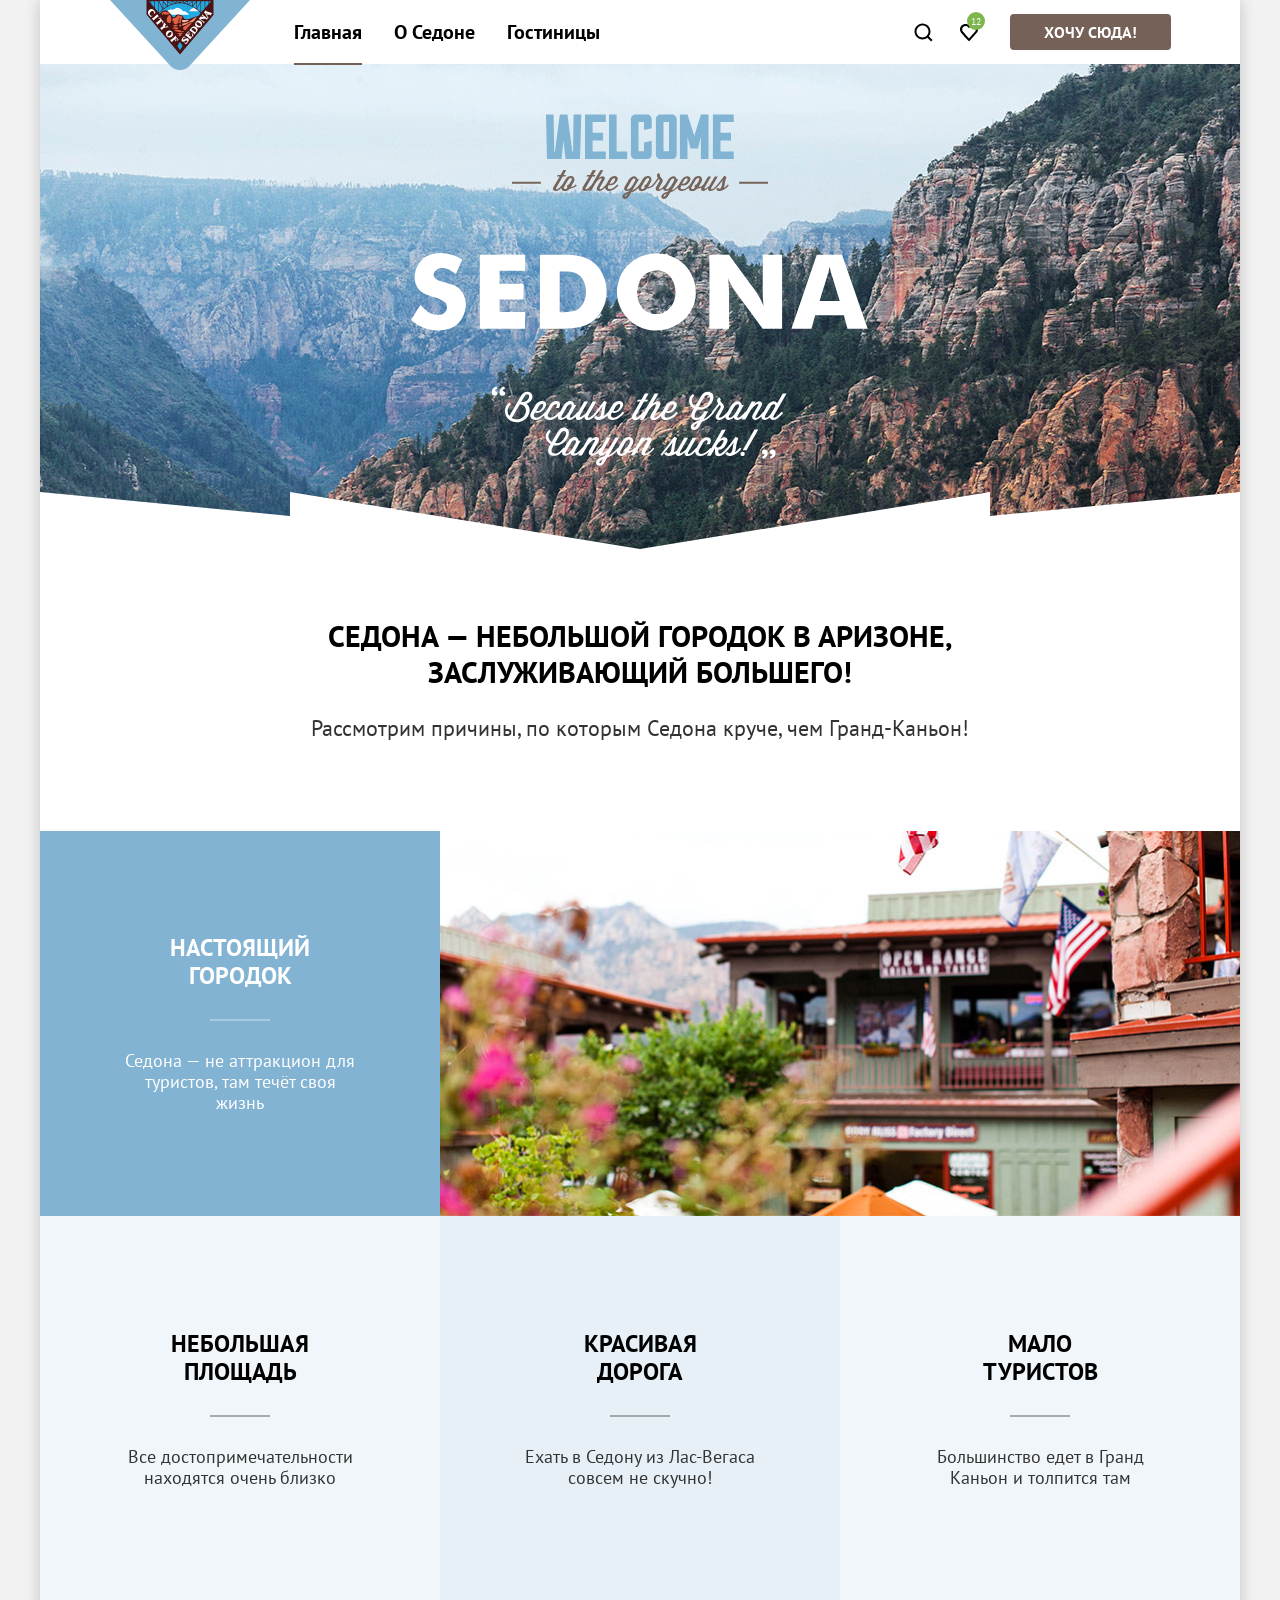
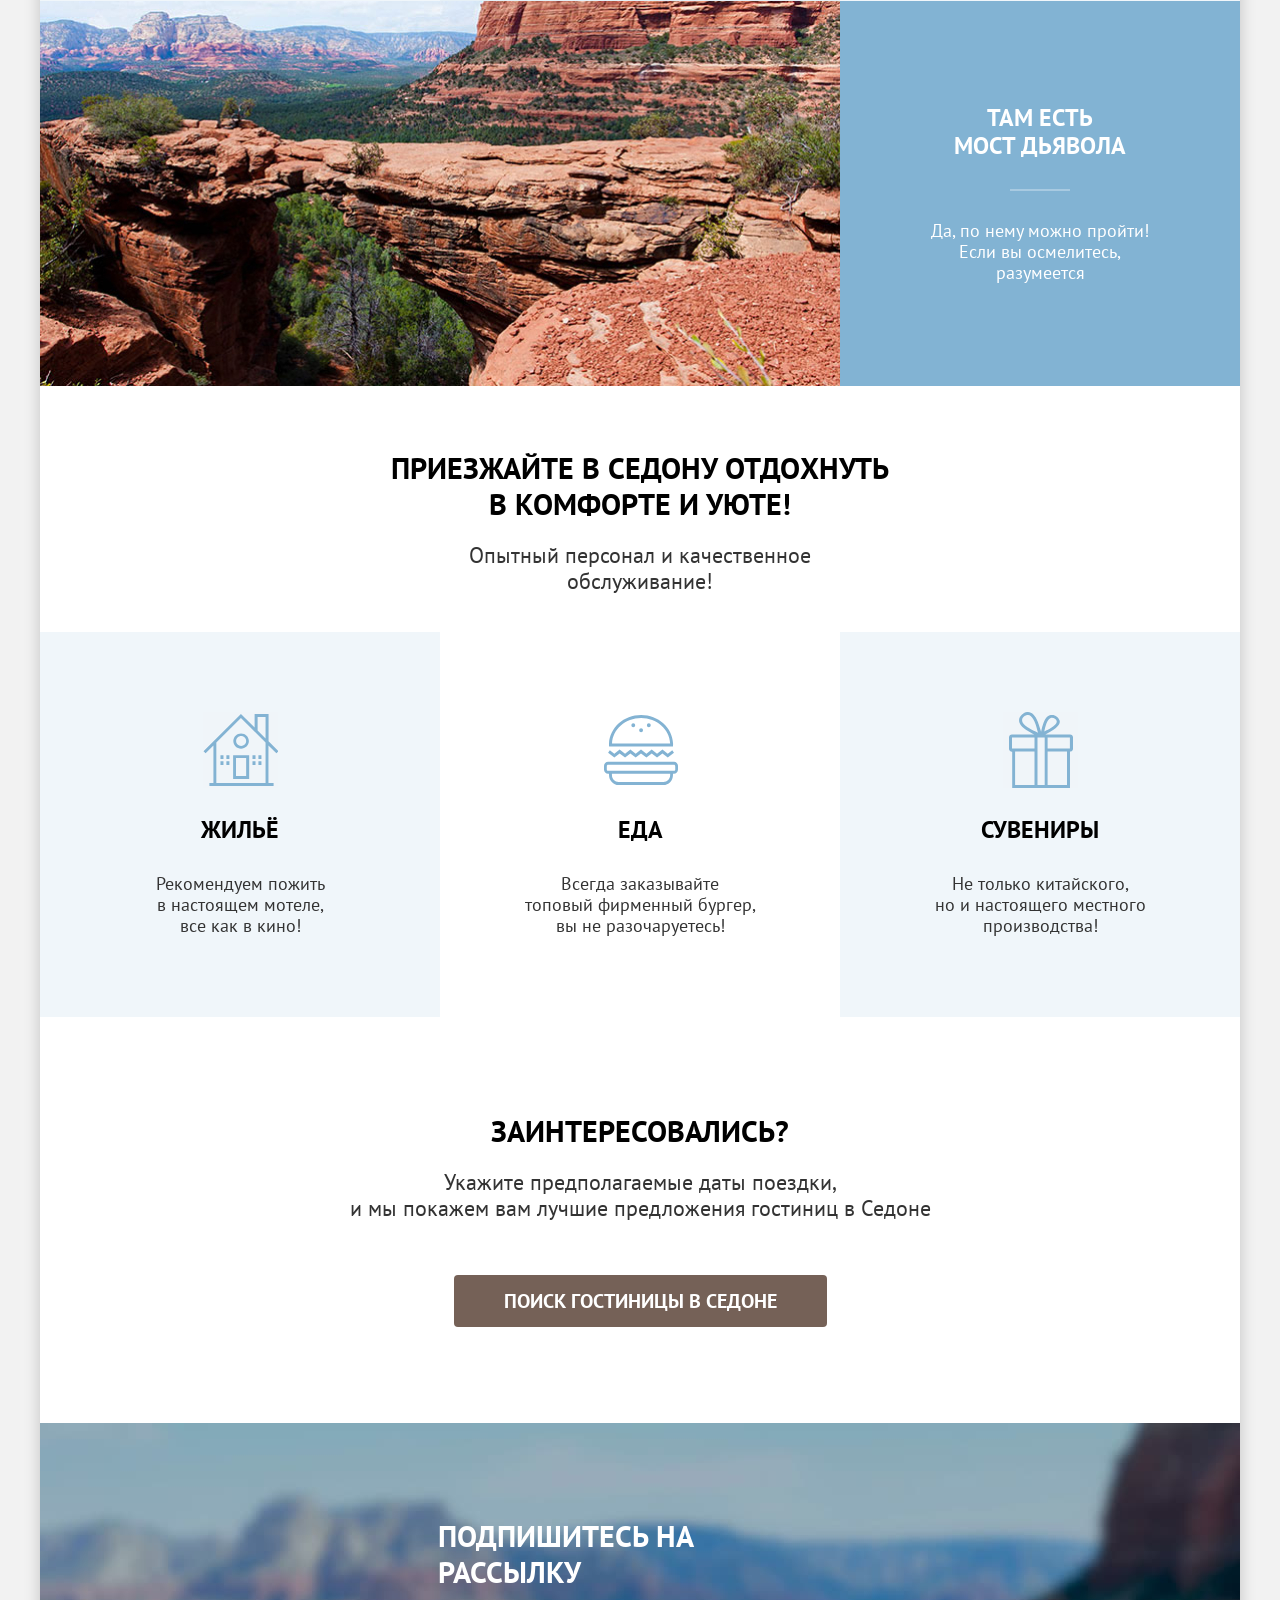
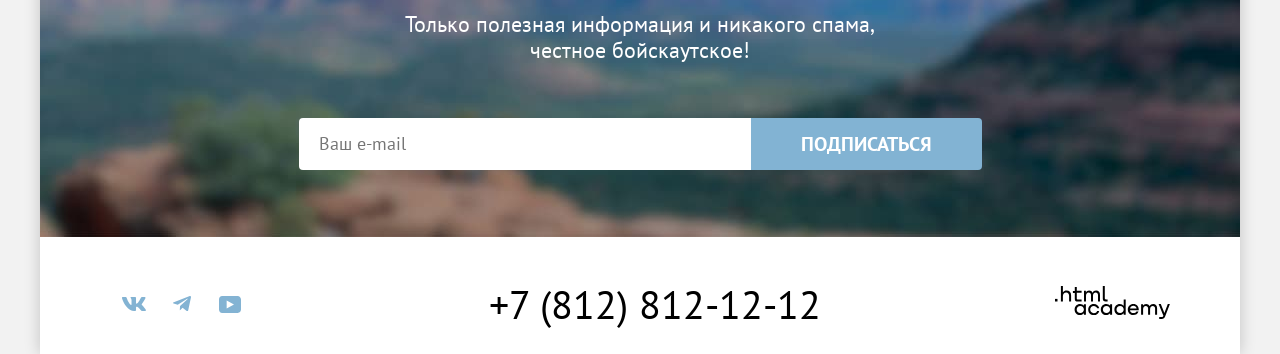
==== commit b4b7b450: "Выполнил домашние работы 8, 9 и 10. Сверстал полностью index.html и catalog.html. Сверстал модально" ====
--- a/index.html
+++ b/index.html
@@ -1,185 +1,244 @@
 <!DOCTYPE html>
 <html lang="ru">
-
 <head>
   <meta charset="utf-8">
   <title>HTML Academy: Седона - Главная страница</title>
+  <link rel="icon" href="favicon.ico" sizes="32x32">
   <link rel="stylesheet" href="styles/styles.css">
 </head>
-
 <body>
   <div class="page-container">
-    <!-- Шапка  -->
     <header class="header">
       <a class="header-logo" href="index.html">
-        <img src="images/logos/sedona-logo.svg" alt="Логотип сайта Седона">
+        <img src="images/logos/sedona-logo.svg" width="140" height="70" alt="Логотип сайта Седона">
       </a>
       <nav class="header-navigation">
-        <ul class="header-menu">
-          <li>
+        <ul class="list-global header-menu">
+          <li class="header-menu-item">
             <a class="header-menu-link header-menu-link-active" href="index.html">Главная</a>
           </li>
-          <li>
+          <li class="header-menu-item">
             <a class="header-menu-link" href="#">О Седоне</a>
           </li>
-          <li>
+          <li class="header-menu-item">
             <a class="header-menu-link" href="catalog.html">Гостиницы</a>
           </li>
         </ul>
-        <ul class="header-search">
-          <li>
-            <a class="header-search-icon" href="#">              
+        <ul class="list-global header-search">
+          <li class="header-search-item">
+            <a class="header-search-link header-search-icon" href="#">
               <span class="visually-hidden">Поиск</span>
             </a>
           </li>
-          <li>
-            <a class="header-favorites-icon" href="#">
+          <li class="header-search-item">
+            <a class="header-search-link header-favorites-icon" href="#">
               <span class="visually-hidden">Избранное</span>
               <span class="header-favorites-circle">12</span>
             </a>
           </li>
-          <li>
-            <button class="button header-button" type="button">Хочу сюда!</button>
-          </li>
         </ul>
+        <div class="header-button-container">
+          <a class="button button-brown header-button" href="#">Хочу&nbsp;сюда!</a>
+        </div>
       </nav>
     </header>
-    <!-- Секция Main -->
-
     <main class="main">
-      <div class="main-title">
-        <img class="main-title-welcome" src="images/background/welcome.svg" width="458" height="352"
-          alt="Welcome to the gorgeous Sedona">
-           
-        
-      </div>
-      <div class="main-presentation">
-        <h1 class="main-page-title main-presentation-title">Седона &mdash; небольшой городок в Аризоне, заслуживающий большего!</h1>
-          <p class="main-page-text main-presentation-text">Рассмотрим причины, по которым Седона круче, чем Гранд-Каньон!
-          </p>
-      </div>
-      <div class="main-features grid-container">
-        <div class="main-features-item item-a">
-          <h2 class="main-page-title main-features-title">Настоящий городок</h2>
-          <span class="main-features-separator"></span>
-          <p class="main-page-text main-features-text">Седона &mdash; не аттракцион для<br> туристов, там течёт своя<br> жизнь
-          </p>
-        </div>
-        <div class="main-features-item item-b">
+      <section class="presentation">
+        <div class="presentation-welcome">
+          <img class="presentation-welcome-image" src="images/background/welcome.svg" width="458" height="352" alt="Welcome to the gorgeous Sedona">
+          <span class="visually-hidden">Изображение - Добро пожаловать в прекрасную Седону!</span>
+        </div>
+        <div class="presentation-description">
+          <h1 class="page-title presentation-description-title">Седона &mdash; небольшой городок в Аризоне, заслуживающий большего!</h1>
+          <p class="page-text presentation-description-text">Рассмотрим причины, по которым Седона круче, чем Гранд-Каньон!</p>
+        </div>
+      </section>
+      <section class="advantages">
+        <div class="advantages-item">
+          <h2 class="page-title advantages-item-title">Настоящий городок</h2>
+          <span class="advantages-item-separator"></span>
+          <p class="page-text advantages-item-text">Седона&nbsp;&mdash;&nbsp;не&nbsp;аттракцион&nbsp;для туристов,&nbsp;там&nbsp;течёт&nbsp;своя жизнь</p>
+        </div>
+        <div class="advantages-item advantages-item-wide-img">
           <img class="image-feature-1" src="images/photos/photo-1.jpg" width="800" height="385" alt="Real town">
-        </div>
-        <div class="main-features-item item-c">
-          <h3 class="main-page-title main-features-title">Небольшая площадь</h3>
-          <span class="main-features-separator"></span>
-          <p class="main-page-text main-features-text">Все достопримечательности<br> находятся очень близко</p>
-        </div>
-        <div class="main-features-item item-d">
-          <h3 class="main-page-title main-features-title">Красивая дорога</h3>
-          <span class="main-features-separator"></span>
-          <p class="main-page-text main-features-text">Ехать в Седону из Лас-Вегаса<br> совсем не скучно!</p>
-        </div>
-        <div class="main-features-item item-e">
-          <h3 class="main-page-title main-features-title">Мало туристов</h3>
-          <span class="main-features-separator"></span>
-          <p class="main-page-text main-features-text">Большинство едет в Гранд<br> Каньон и толпится там</p>
-        </div>
-        <div class="main-features-item item-f">
+          <span class="visually-hidden">Изображение города</span>
+        </div>
+        <div class="advantages-item">
+          <h3 class="page-title advantages-item-title">Небольшая площадь</h3>
+          <span class="advantages-item-separator"></span>
+          <p class="page-text advantages-item-text">Все&nbsp;достопримечательности находятся&nbsp;очень&nbsp;близко</p>
+        </div>
+        <div class="advantages-item">
+          <h3 class="page-title advantages-item-title">Красивая дорога</h3>
+          <span class="advantages-item-separator"></span>
+          <p class="page-text advantages-item-text">Ехать&nbsp;в&nbsp;Седону&nbsp;из&nbsp;Лас-Вегаса совсем&nbsp;не&nbsp;скучно!</p>
+        </div>
+        <div class="advantages-item">
+          <h3 class="page-title advantages-item-title">Мало туристов</h3>
+          <span class="advantages-item-separator"></span>
+          <p class="page-text advantages-item-text">Большинство&nbsp;едет&nbsp;в&nbsp;Гранд Каньон&nbsp;и&nbsp;толпится&nbsp;там</p>
+        </div>
+        <div class="advantages-item advantages-item-wide-img">
           <img class="image-feature-5" src="images/photos/photo-2.jpg" width="800" height="385" alt="Bridge photo">
-        </div>
-        <div class="main-features-item item-g">
-          <h3 class="main-page-title main-features-title">Там есть <br> Мост Дьявола</h3>
-          <span class="main-features-separator"></span>
-          <p class="main-page-text main-features-text">Да, по нему можно пройти!<br>Если вы осмелитесь,<br>разумеется</p>
-        </div>
-      </div>
-
-      <div class="main-slogan">
-        <h2 class="main-page-title main-slogan-title">Приезжайте в седону отдохнуть в комфорте и уюте!</h2>
-        <p class="main-page-text main-slogan-text">Опытный персонал и качественное обслуживание!</p>
-      </div>
-      <div class="main-products">
-        <div class="main-products-item apartment">
-          <span class="main-products-item-image main-products-apartment-image"></span>          
-          <h3 class="main-page-title main-products-item-tite">Жильё</h3>
-          <p class="main-page-text main-products-item-text">Рекомендуем пожить<br> в настоящем мотеле,<br> все как в кино!</p>
-        </div>
-        <div class="main-products-item food">
-          <span class="main-products-item-image main-products-food-image"></span>          
-          <h3 class="main-page-title main-products-item-tite">Еда</h3>
-          <p class="main-page-text main-products-item-text">Всегда заказывайте<br> топовый фирменный бургер,<br> вы не
-            разочаруетесь!</p>
-        </div>
-        <div class="main-products-item souvenir">
-          <span class="main-products-item-image main-products-souvenirs-image"></span>          
-          <h3 class="main-page-title main-products-item-tite">Сувениры</h3>
-          <p class="main-page-text main-products-item-text">Не только китайского, <br> но и настоящего местного<br> производства!</p>
-        </div>
-      </div>
-      <div class="main-interest">
-        <h2 class="main-page-title main-interest-title">Заинтересовались?</h2>
-        <p class="main-page-text main-interest-text">Укажите предполагаемые даты поездки,<br> и мы покажем вам лучшие
+          <span class="visually-hidden">Изображение достопримечательности Мост Дьявола</span>
+        </div>
+        <div class="advantages-item">
+          <h3 class="page-title advantages-item-title">Там&nbsp;есть Мост&nbsp;Дьявола</h3>
+          <span class="advantages-item-separator"></span>
+          <p class="page-text advantages-item-text">Да,&nbsp;по&nbsp;нему&nbsp;можно&nbsp;пройти! Если&nbsp;вы&nbsp;осмелитесь, разумеется</p>
+        </div>
+      </section>
+      <section class="features">
+        <div class="features-slogan">
+          <h2 class="page-title features-slogan-title">Приезжайте в седону отдохнуть в комфорте и уюте!</h2>
+          <p class="page-text features-slogan-text">Опытный персонал и качественное обслуживание!</p>
+        </div>
+        <span class="visually-hidden">Услуги</span>
+        <div class="features-items">
+          <div class="features-item apartment">
+            <span class="features-item-image features-item-apartment-image"></span>
+            <h3 class="page-title features-item-tite">Жильё</h3>
+            <p class="page-text features-item-text">Рекомендуем&nbsp;пожить в&nbsp;настоящем&nbsp;мотеле, все&nbsp;как&nbsp;в&nbsp;кино!</p>
+          </div>
+          <div class="features-item food">
+            <span class="features-item-image features-item-food-image"></span>
+            <h3 class="page-title features-item-tite">Еда</h3>
+            <p class="page-text features-item-text">Всегда&nbsp;заказывайте топовый&nbsp;фирменный&nbsp;бургер, вы&nbsp;не&nbsp;разочаруетесь!</p>
+          </div>
+          <div class="features-item souvenir">
+            <span class="features-item-image features-item-souvenirs-image"></span>
+            <h3 class="page-title features-item-tite">Сувениры</h3>
+            <p class="page-text features-item-text">Не&nbsp;только&nbsp;китайского, но&nbsp;и&nbsp;настоящего&nbsp;местного производства!</p>
+          </div>
+        </div>
+      </section>
+      <section class="interest">
+        <h2 class="page-title interest-title">Заинтересовались?</h2>
+        <p class="page-text interest-text">Укажите&nbsp;предполагаемые&nbsp;даты&nbsp;поездки, и&nbsp;мы&nbsp;покажем&nbsp;вам&nbsp;лучшие
           предложения гостиниц в Седоне</p>
-        <button class="button main-interest-button">Поиск гостиницы в Седоне</button>
-      </div>
-      <div class="main-subscribe">
-        <h2 class="main-page-title main-subscribe-title">Подпишитесь на рассылку</h2>
-        <p class="main-page-text main-subscribe-text">Только полезная информация и никакого спама, честное бойскаутское!
+        <button class="interest-button button button-brown">Поиск гостиницы в Седоне</button>
+      </section>
+      <section class="subscribtion">
+        <h2 class="page-title subscribtion-title">Подпишитесь на рассылку</h2>
+        <p class="page-text subscribtion-text">Только полезная информация и никакого спама, честное бойскаутское!
         </p>
-        <form class="main-subscribe-form" action="https://echo.htmlacademy.ru" method="post">
-          <input class="main-subscribe-email" type="text" name="email" placeholder="Ваш e-mail">
-          <button class="main-subscribe-button" type="submit">Подписаться</button>
+        <form class="subscribtion-form" action="https://echo.htmlacademy.ru" method="post">
+          <input class="subscribtion-form-email" type="text" name="email" id="email" placeholder="Ваш e-mail" required>
+          <label for="email" class="visually-hidden">Введите email чтобы подписаться</label>
+          <button class="subscribtion-form-button button button-large button-blue" type="submit">Подписаться</button>
         </form>
-      </div>
+      </section>
     </main>
-
-    <!-- Футер --> 
     <footer class="footer">
       <div class="footer-container">
-        <ul class="footer-social">
+        <ul class="list-global footer-social">
           <li>
-            <a href="#" class="footer-social-link icon-vk">
+            <a href="#" class="footer-social-link">
+              <svg xmlns="http://www.w3.org/2000/svg" width="24" height="14" aria-label="VK" fill="#83b3d3" viewBox="0 0 24 14">
+                <path fill-rule="evenodd" d="M23.45.948c.166-.546 0-.948-.795-.948H20.03c-.668 0-.976.347-1.143.73 0 0-1.335 3.196-3.226 5.272-.612.602-.89.793-1.224.793-.167 0-.418-.191-.418-.738V.948c0-.656-.184-.948-.74-.948H9.151c-.417 0-.668.304-.668.593 0 .621.946.765 1.043 2.513v3.798c0 .833-.153.984-.487.984-.89 0-3.055-3.211-4.34-6.885C4.45.288 4.198 0 3.527 0H.9C.15 0 0 .347 0 .73c0 .682.89 4.07 4.145 8.551C6.315 12.341 9.37 14 12.153 14c1.669 0 1.875-.368 1.875-1.003v-2.313c0-.737.158-.884.687-.884.39 0 1.057.192 2.615 1.667C19.11 13.216 19.403 14 20.405 14h2.625c.75 0 1.126-.368.91-1.096-.238-.724-1.088-1.775-2.215-3.022-.612-.71-1.53-1.475-1.809-1.858-.389-.491-.278-.71 0-1.147 0 0 3.2-4.426 3.533-5.929z" clip-rule="evenodd" />
+              </svg>
               <span class="visually-hidden">VK</span>
             </a>
           </li>
           <li>
-            <a href="#" class="footer-social-link icon-telegram">
+            <a href="#" class="footer-social-link">
+              <svg width="18" height="16" viewBox="0 0 18 16" aria-label="Telegram" fill="#83b3d3" xmlns="http://www.w3.org/2000/svg">
+                <path d="M16.785 0.0992597L0.840489 6.24776C-0.247661 6.68481 -0.241365 7.29184 0.640845 7.56253L4.73445 8.83953L14.2058 2.8637C14.6537 2.59121 15.0629 2.7378 14.7265 3.03636L7.05283 9.96185H7.05103L7.05283 9.96275L6.77045 14.1823C7.18413 14.1823 7.36669 13.9925 7.59871 13.7686L9.58705 11.8351L13.7229 14.89C14.4855 15.31 15.0332 15.0941 15.2229 14.1841L17.9379 1.38885C18.2158 0.274623 17.5126 -0.229883 16.785 0.0992597Z" />
+              </svg>
               <span class="visually-hidden">Telegram</span>
             </a>
           </li>
           <li>
-            <a href="#" class="footer-social-link icon-youtube">
+            <a href="#" class="footer-social-link">
+              <svg width="22" height="17" viewBox="0 0 22 17" aria-label="Youtube" fill="#83b3d3" xmlns="http://www.w3.org/2000/svg">
+                <path d="M18.607 0H3.17413C1.31343 0 0 1.59375 0 3.4V13.4937C0 15.4062 1.31343 17 3.17413 17H18.8259C20.4677 17 22 15.4062 22 13.6V3.4C21.7811 1.59375 20.4677 0 18.607 0ZM7.66169 12.5375V4.4625L14.995 8.5L7.66169 12.5375Z"/>
+              </svg>
               <span class="visually-hidden">Youtube</span>
             </a>
           </li>
         </ul>
         <div class="main-section-text footer-phone">
           <a class="main-page-text footer-phone-number" href="tel:+78128121212">+7 (812) 812-12-12</a>
+          <span class="visually-hidden">Номер телефона HTML-Academy</span>
         </div>
         <div class="footer-logo">
           <a class="footer-link-htmlacademy" href="https://htmlacademy.ru/intensive/htmlcss">
-            <span class="visually-hidden">HTML-Academy</span>
+            <svg xmlns="http://www.w3.org/2000/svg" width="115" height="33" role="img" aria-label="Логотип HTML-Academy" fill="#000000" viewBox="0 0 115 33">
+              <path d="M0 12.9V15.5H2.5V12.9H0Z" />
+              <path d="M11.6 4.5C10 4.5 8.8 5.2 8 6.2H7.9V0H5.9V15.5H7.9V10.2C7.9 8.1 9.2 6.6 11.2 6.6C13 6.6 14.1 8 14.1 9.8V15.5H16.1V9.4C16.2 6.4 14.3 4.5 11.6 4.5Z" />
+              <path d="M26.6 4.8H21.8V1.1H19.8V4.9H17.9V6.9H19.8V12.9C19.8 14.6 20.8 15.6 22.5 15.6H26.6V13.6H22.9C22.2 13.6 21.8 13.2 21.8 12.5V6.8H26.6V4.8Z" />
+              <path d="M41.1 4.6C39.5 4.6 38.2 5.4 37.6 6.7H37.5C36.9 5.5 35.7 4.6 34.1 4.6C32.7 4.6 31.6 5.4 31 6.4H30.9V4.8H29V15.4H31V10C31 8 32 6.5 33.6 6.5C35.1 6.5 36 7.5 36 9.1V15.4H38V9.8C38 7.4 39.4 6.5 40.6 6.5C42.1 6.5 43 7.5 43 9.1V15.4H45V8.9C45.1 6.4 43.6 4.6 41.1 4.6Z" />
+              <path d="M47.8 12.7C47.8 14.4 48.8 15.4 50.6 15.4H52.6V13.4H50.9C50.2 13.4 49.8 13 49.8 12.3V0H47.8V12.7Z" />
+              <path d="M28.9 19.7C28 18.6 26.7 17.9 25 17.9C21.9 17.9 19.6 20.2 19.6 23.5C19.6 26.8 21.9 29.1 25 29.1C26.8 29.1 28 28.3 28.8 27.2H28.9V28.8H30.9V18.2H28.9V19.7ZM25.3 27.1C23.1 27.1 21.7 25.5 21.7 23.5C21.7 21.5 23.1 19.9 25.3 19.9C27.5 19.9 28.9 21.5 28.9 23.5C28.9 25.4 27.5 27.1 25.3 27.1Z" />
+              <path d="M44.2 22C43.7 19.6 41.6 17.9 38.8 17.9C35.4 17.9 33.2 20.4 33.2 23.5C33.2 26.6 35.4 29.1 38.8 29.1C41.6 29.1 43.7 27.3 44.2 24.9H42.1C41.7 26.2 40.4 27.2 38.8 27.2C36.6 27.2 35.2 25.6 35.2 23.6C35.2 21.6 36.6 20 38.8 20C40.4 20 41.6 21 42.1 22.2H44.2V22Z" />
+              <path d="M55.1 19.7C54.2 18.6 52.9 17.9 51.2 17.9C48.1 17.9 45.8 20.2 45.8 23.5C45.8 26.8 48.1 29.1 51.2 29.1C53 29.1 54.2 28.3 55 27.2H55.1V28.8H57.1V18.2H55.1V19.7ZM51.5 27.1C49.3 27.1 47.9 25.5 47.9 23.5C47.9 21.5 49.3 19.9 51.5 19.9C53.7 19.9 55.1 21.5 55.1 23.5C55.1 25.4 53.6 27.1 51.5 27.1Z" />
+              <path d="M68.7 19.8C67.8 18.7 66.5 17.9 64.8 17.9C61.7 17.9 59.4 20.2 59.4 23.5C59.4 26.8 61.6 29.1 64.8 29.1C66.5 29.1 67.8 28.3 68.6 27.3H68.7V28.8H70.7V13.4H68.7V19.8ZM65.1 27.1C62.9 27.1 61.5 25.5 61.5 23.5C61.5 21.5 62.9 19.9 65.1 19.9C67.3 19.9 68.7 21.5 68.7 23.5C68.6 25.5 67.2 27.1 65.1 27.1Z" />
+              <path d="M78.3 17.9C75 17.9 72.8 20.4 72.8 23.5C72.8 26.5 74.9 29.1 78.3 29.1C80.8 29.1 82.8 27.8 83.5 25.5H81.4C80.9 26.5 79.8 27.1 78.4 27.1C76.5 27.1 75.1 25.8 75 24.2H83.8C84 20.6 81.8 17.9 78.3 17.9ZM78.3 19.8C80 19.8 81.3 20.8 81.6 22.4H75.1C75.4 20.9 76.6 19.8 78.3 19.8Z" />
+              <path d="M98.2 17.9C96.6 17.9 95.3 18.7 94.6 19.9H94.5C93.9 18.7 92.7 17.9 91.1 17.9C89.7 17.9 88.6 18.6 88 19.7V18.2H86.1V28.8H88.1V23.4C88.1 21.4 89.1 20 90.7 19.9C92.2 19.9 93.1 20.9 93.1 22.5V28.8H95.1V23.2C95.1 20.8 96.5 19.9 97.7 19.9C99.2 19.9 100.1 20.9 100.1 22.5V28.8H102.1V22.3C102.2 19.7 100.7 17.9 98.2 17.9Z" />
+              <path d="M109.4 27L105.8 18.1H103.6L108.4 29.7C108.1 30.6 107.7 30.9 106.7 30.9H104.2V32.9H106.7C108.5 32.9 109.5 32.1 110.2 30.3L114.9 18.1H112.8L109.4 27Z" />
+            </svg>
+            <span class="visually-hidden">Ссылка на сайт HTML-Academy</span>
           </a>
         </div>
       </div>
     </footer>
-    
-    <div class="modal-search-window visually-hidden">
-      <h2>Поиск гостиницы в Седоне</h2>
-      <form class="modal-search-form" action="https://echo.htmlacademy.ru" method="post">
-        <span>Дата Заезда</span>
-        <input type="text" name="incoming-date" placeholder="27 апреля 2020"><br>
-        <span class="incoming-date-message visually-hidden">Мы не можем отправить вас в прошлое.</span><br>
-        <span>Дата Выезда</span>
-        <input type="text" name="outgoing-date" placeholder="1 сентября 2023"><br>
-        <span class="incoming-date-message visually-hidden">На эти даты еще есть свободные номера. Пока есть.</span><br>
-        <span>Взрослые</span>
-        <input type="number" name="adult-person-count" value="2"><br>
-        <span>Дети</span>
-        <input type="number" name="child-person-count" value="2"><br>
-        <button class="button modal-button" type="submit">Найти</button>
-      </form>
+    <div class="modal-container modal-container-close">
+      <div class="modal-window">
+        <button class="modal-close-button">
+          <span class="visually-hidden">Кнопка - закрыть модальное окно</span>
+        </button>
+        <div class="modal-content">
+          <h2 class="modal-title">Поиск гостиницы в Седоне</h2>
+          <form class="modal-form" action="https://echo.htmlacademy.ru/" method="post">
+            <div class="modal-form-date">
+              <label class="modal-form-label-text" for="check-in-date">Дата заезда:</label>
+              <input class="modal-form-input modal-form-input-date" type="text" id="check-in-date" name="check-in-date" value="27 апреля 2020" placeholder="Укажите дату" required>
+              <p class="modal-form-message modal-form-error-message">Мы не можем отправить вас в прошлое.</p>
+            </div>
+            <div class="modal-form-date">
+              <label class="modal-form-label-text" for="check-out-date">Дата выезда:</label>
+              <input class="modal-form-input modal-form-input-date" type="text" id="check-out-date" name="check-out-date" value="1 сентября 2023" placeholder="Укажите дату" required>
+              <p class="modal-form-message">На эти даты есть свободные номера. Пока есть.</p>
+            </div>
+            <div class="modal-form-persons">
+              <div class="modal-form-adults">
+                <label class="modal-form-label-text" for="adults-count">Взрослые:</label>
+                <div class="modal-form-counter">
+                  <button class="modal-form-counter-button modal-form-counter-min" type="button">
+                    <span class="visually-hidden">Уменьшить количество взрослых</span>
+                  </button>
+                  <input class="modal-form-input modal-form-input-counter" type="number" name="adults-count" id="adults-count" value="2" min="1" max="99" required>
+                  <button class="modal-form-counter-button modal-form-counter-plus" type="button">
+                    <span class="visually-hidden">Увеличить количество взрослых</span>
+                  </button>
+                </div>
+              </div>
+              <div class="modal-form-children">
+                <div class="modal-form-person-label">
+                  <label class="modal-form-label-text" for="children-count">Дети:</label>
+                  <div class="modal-form-tooltip">
+                    <button class="modal-form-tooltip-button" type="button" aria-labelledby="tooltip-label">
+                      <span class="visually-hidden">Всплывающая подсказка</span>
+                    </button>
+                    <span class="modal-form-info-text" role="tooltip" id="tooltip-label">Укажите количество детей, которые будут с вами, возраст которых от 6 до 18 лет. Дети до 6 лет размещаются бесплатно.</span>
+                  </div>
+                </div>
+                <div class="modal-form-counter">
+                  <button class="modal-form-counter-button modal-form-counter-min" type="button">
+                    <span class="visually-hidden">Уменьшить количество детей</span>
+                  </button>
+                  <input class="modal-form-input modal-form-input-counter" type="number" name="children-count" id="children-count" value="2" min="0" max="99" required>
+                  <button class="modal-form-counter-button modal-form-counter-plus" type="button">
+                    <span class="visually-hidden">Увеличить количество детей</span>
+                  </button>
+                </div>
+              </div>
+            </div>
+            <button class="modal-form-search-button button-blue" type="submit">Найти</button>
+          </form>
+        </div>
+      </div>
     </div>
-  </div>  
+  </div>
 </body>
-
 </html>
--- a/styles/styles.css
+++ b/styles/styles.css
@@ -1,1012 +1,1686 @@
-/* Настройка шрифтов */
-
-@font-face {
-  font-family: "PT Sans";
-  font-style: normal;
-  font-weight: 400;
-  src: url("../fonts/ptsans-400.woff2") format("woff2");
-  font-display: swap;
-}
-
-@font-face {
-  font-family: "PT Sans";
-  font-style: normal;
-  font-weight: 700;
-  src: url("../fonts/ptsans-700.woff2") format("woff2");
-  font-display: swap;
-}
-
-/* Базовые стили */
-
-* {
-  margin: 0;
-  padding: 0;
-}
-
-html {
-  
-  /*box-sizing: content-box;*/
-  /**/
-
-}
-
-
-
-body {      
-  display: flex;  
-  justify-content: center;
- 
-  font-family: "PT Sans", sans-serif;
-  font-weight: 400;
-  font-size: 18px;
-  line-height: 21px;
-  color: #000000;
-  background-color: #FFFFFF;
-}
-
-.page-container {
-  height: 100%;
-  width: 1200px;
-  box-shadow: 0 0 10px 0 rgba(0, 0, 0, 0.2);
-}
-
-ul {
-  list-style: none;
-}
-
-a {
-  text-decoration: none;
-  color: #FFFFFF;
-}
-
-a:visited {
-  color: #FFFFFF;
-}
-
-.main-page-title {
-  font-family: "PT Sans", sans-serif;
-  font-style: normal;  
-  font-weight: 700;
-  font-size: 30px;
-  line-height: 36px;
-  letter-spacing: 0%;
-  text-transform: uppercase;
-  color: #000000;
-}
-
-.main-page-text {
-  font-family: "PT Sans", sans-serif;  
-  font-style: normal;  
-  font-weight: 400;
-  font-size: 22px;
-  line-height: 26px;
-  letter-spacing: 0%;
-  color: #333333;
-}
-
-.button {
-  font-family: "PT Sans", sans-serif;  
-  font-style: normal;
-  font-weight: 700;
-  text-transform: uppercase;
-  border-radius: 5px;
-  border: none;
-  background-color: #756157;
-  color: #FFFFFF;
-}
-
-/* Стили невидимых элементов */
-
-.visually-hidden {
-  position: absolute;
-  max-width: 1px;
-  max-height: 1px;
-  margin: -1px;
-  border: 0px;
-  padding: 0px;
-  overflow: hidden;  
-}
-
-/* Стили для шапки */
-
-.header {
-  display: flex;
-  align-items: center;  
-  height: 64px;
-  padding-left: 240px;
-  font-family: "PT Sans", sans-serif;
-  font-weight: 700;
-  position: relative;
-}
-
-.header a {
-  color: #000000;
-}
-
-.header-logo {  
-  position: absolute;  
-  top: 0px;
-  left: 70px;
-  width: 140;
-  height: 70;
-}
-
-.header-navigation {  
-  display: flex;    
-  flex-grow: 1;
-  align-items: center;
-  margin: 0;
-  padding: 0;  
-}
-
-.header-menu {
-  min-width: 340px;  
-  display: flex;
-  align-items: center;  
-  margin-right: auto;  
-}
-
-.header-menu-link {
-  padding: 16px 16px;
-  font-size: 20px;
-}
-
-.header-menu-link-active {
-  position: relative;
-}
-
-.header-menu-link-active::after {
-  content: '';
-  position: absolute;
-  left: 15px;
-  top: 60px;
-  width: 75%;
-  height: 2px;      
-  text-align: center;
-  background-color: #756157;
-  /*background-color: #3498db; */
-}
-
-.header-search {   
-  display: flex;
-  align-items: center;  
-  margin-right: 70px;
-}
-
-.header-search-link {  
-  padding: 15px;
-}
-
-.header-favorites {
-  position: relative;
-}
-
-.header-search li:not(:last-child) {
-  margin-right: 28px;
-}
-
-.header-search-icon {  
-  display: block;
-  width: 20px;
-  height: 20px;
-  background-image: url("../images/icons/search.svg");
-  background-color: #FFFFFF;
-  background-repeat: no-repeat;
-  background-position: center;
-}
-
-.header-favorites-icon {
-  position: relative;  
-  display: block;
-  width: 20px;
-  height: 20px;
-  right: 3px;
-  background-image: url("../images/icons/heart.svg");
-  background-color: #FFFFFF;
-  background-repeat: no-repeat;
-  background-position: center;
-}
-
-.header-favorites-circle {
-  position: absolute;
-  width: 18px;
-  height: 18px;
-  border-radius: 50%;
-  background: #7DB54F;
-  color: #FFFFFF;
-  top: -10px;
-  left: 8px;
-  font-family: "PT Sans", sans-serif;
-  font-style: normal;
-  font-weight: 400;
-  font-size: 10px;  
-  color: #FFFFFF;
-  display: flex;
-  justify-content: center;
-  align-items: center;  
-}
-
-.header-button {
-  min-width: 160px;
-  min-height: 36px;  
-  font-size: 16px;
-  line-height: 20px;
-  text-transform: uppercase;
-}
-
-
-
-/* Стили для блока main */
-
-.main-title {  
-  display: flex;
-  flex-direction: column;  
-  min-height: 485px;
-  background-image: url("../images/background/sedona-bg.jpg");  
-  background-color: #FFFFFF;  
-  background-repeat: no-repeat;
-  background-size: cover;  
-}
-
-.main-title-welcome {    
-  margin-top: 50px;
-  margin-left: auto;
-  margin-right: auto;
-  
-}
-
-.main-presentation {  
-  height: 282px;
-  display: flex;
-  flex-direction: column;
-  align-items: center;
-}
-
-.main-presentation-title, .main-slogan-title, .main-interest-title, .catalog-subscribe-title {  
-  text-align: center;
-  max-width: 750px;
-  font-size: 30px;
-  line-height: 36px;
-  margin-left: auto;
-  margin-right: auto;
-  margin-top: 70px;
-}
-
-.main-presentation-text, .main-slogan-text, .main-interest-text, .catalog-subscribe-text {
-  text-align: center;
-  font-size: 22px;
-  line-height: 26px;
-  margin-top: 25px;
-}
-
-.main-features {  
-  height: 1155px;  
-}
-
-.grid-container {
-  display: grid;
-  grid-template-columns: repeat(3, 1fr);
-  grid-template-rows: auto auto auto;
-  grid-template-areas:
-    "a b b"
-    "c d e"
-    "f f g";
-}
-
-.item-a { grid-area: a; }
-.item-b { grid-area: b; }
-.item-c { grid-area: c; }
-.item-d { grid-area: d; }
-.item-e { grid-area: e; }
-.item-f { grid-area: f; }
-.item-g { grid-area: g; }
-
-.main-features-item {    
-  display: flex;
-  flex-direction: column;
-  align-items: center;
-  text-align: center;
-  height: 385px;  
-}
-
-.main-features-item:first-child, .main-features-item:last-child {
-  background-color: #82B3D3;  
-}
-
-.main-features-item:first-child .main-features-separator, .main-features-item:last-child .main-features-separator {
-  background-color: #FFFFFF;
-}
-
-.main-features-separator {
-  width: 60px;
-  height: 2px;
-  background-color: #000000;  
-  opacity: 30%;
-  margin-top: 25px;
-  margin-left: auto;
-  margin-right: auto;
-}
-
-.main-features-item:first-child .main-features-title, .main-features-item:last-child .main-features-title {
-  color: #ffffff;
-  margin-top: 105px;
-}
-
-.main-features-title {
-color: #000000;  
-margin-top: 115px;
-width: 180px;
-text-align: center;
-font-size: 24px;
-line-height: 28px;
-}
-
-.main-features-item:first-child .main-features-text, .main-features-item:last-child .main-features-text {
-  color: #ffffff;  
-}
-
-.main-features-text {
-color: #333333;
-margin-top: 28px;
-font-size: 18px;
-line-height: 22px;
-}
-
-.main-slogan { 
- min-height: 246px;
- display: flex;
- flex-direction: column;
- align-items: center;
-}
-
-.main-slogan-title {
-  max-width: 505px;
-  font-size: 30px;
-  line-height: 36px;
-  margin-top: 65px;
-}
-
-.main-slogan-text {
-  max-width: 490px;
-  font-size: 22px;
-  line-height: 26px;
-  margin-top: 0;
-}
-
-.main-products {
- 
- min-height: 385px;
- display: flex;
- flex-direction: row; 
-}
-
-.main-products-item {
-  min-width: 400px;
-  display: flex;
-  flex-direction: column;
-  align-items: center;
-}
-
-.main-products-item:first-child, .main-products-item:last-child  {
-  background-color: #f0f5f9;
-}
-
-.main-products-item-image {
-  margin-top: 80px;
-}
-
-.main-products-apartment-image {
-  display: block;
-  width: 75px;
-  height: 76px;
-  background-image: url("../images/icons/apartment-icon.svg");  
-  background-color: #f0f5f9;  
-  background-repeat: no-repeat;
-  background-size: center;
-}
-
-.main-products-food-image {
-  display: block;
-  width: 75px;
-  height: 76px;
-  background-image: url("../images/icons/food-icon.svg");  
-  background-color: #FFFFFF;  
-  background-repeat: no-repeat;
-  background-size: center;
-}
-
-.main-products-souvenirs-image {
-  display: block;
-  width: 75px;
-  height: 76px;
-  background-image: url("../images/icons/souvenirs-icon.svg");  
-  background-color: #f0f5f9;  
-  background-repeat: no-repeat;
-  background-size: center;
-}
-
-.main-products-item-tite {
-  margin-top: 30px;
-  font-size: 24px;
-  line-height: 28px;
-}
-
-.main-products-item-text {
-  margin-top: 7px;
-  font-size: 18px;
-  line-height: 21px;
-  max-width: 230px;
-  text-align: center;
-}
-
-.main-interest {  
-  min-height: 406px;
-  display: flex;
-  flex-direction: column;
-  align-items: center;
-}
-
-.main-interest-title {
-  margin-top: 95px;
-}
-
-.main-interest-text {
-  margin-top: 0;
-  max-width: 600px;
-}
-
-.main-interest-button {  
-  font-size: 20px;
-  line-height: 36px;
-  letter-spacing: 0px;
-  min-width: 376px;  
-  padding: 8px 0px;    
-  margin-top: 33px;
-}
-
-.main-subscribe {  
-  display: flex;
-  flex-direction: column;
-  align-items: center;  
-  min-height: 415px;   
-  background-image:  url("../images/background/subscribe-bg.jpg");  
-  background-color: #517da5;  
-  background-repeat: no-repeat;
-  background-size: cover;  
-}
-
-.main-subscribe-title {
-  color: #FFFFFF;
-  margin-top: 95px;
-  margin-bottom: 0;
-}
-
-.main-subscribe-text {
-  margin-top: 20px;
-  margin-bottom: 0;
-  color: #FFFFFF;
-  max-width: 500px;
-  text-align: center;
-}
-
-.main-subscribe-form {
-  display: flex;
-  flex-direction: row;  
-  margin-top: 55px;  
-}
-
-
-.main-subscribe-email {
-  /*font-family: "PT Sans", sans-serif;  
-  font-style: normal;  */
-  font-weight: 400;
-  font-size: 18px;
-  line-height: 24px;
-  letter-spacing: 0%;
-  color: #333333;
-  padding: 14px;
-  min-width: 424px;
-  color: #000000;
-  border: none;
-  border-top-left-radius: 5px;  
-  border-bottom-left-radius: 5px;  
-}
-
-.main-subscribe-email::placeholder {
-  font-size: 16px;
-  font-weight: 700;
-  text-indent: 6px;
-}
-
-
-.main-subscribe-button {
-  background-color: #82B3D3;
-  font-size: 20px;
-  line-height: 36px;
-  letter-spacing: 0px;
-  min-width: 232px;
-  padding: 8px 0px;
-  font-family: "PT Sans", sans-serif;  
-  font-style: normal;
-  font-weight: 700;
-  text-transform: uppercase;
-  border-radius: 0px 5px 5px 0px;
-  border: none;  
-  color: #FFFFFF;
-}
-
-/* Стили для футера */
-
-.footer {  
-  padding: 40px 70px 30px;
-  margin: 0;
-}
-
-.footer-container {  
-  display: flex;
-  justify-content: space-between;
-  min-width: 1060px;
-  min-width: 50px;
-  margin-top: 5px;
-  /*top: 40px;
-  left: 70px;*/
-}
-
-.footer-social {
-  display: flex;
-  margin: 0;
-  padding: 0;  
-}
-
-.footer-social-link {
-  display: block;
-  min-width: 48px;
-  min-height: 40px;
-}
-
-.icon-vk {
-  background-image: url("../images/icons/vk.svg");
-  background-repeat: no-repeat;
-  background-position: center;
-}
-
-.icon-telegram {
-  background-image: url("../images/icons/telegram.svg");
-  background-repeat: no-repeat;
-  background-position: center;
-}
-
-.icon-youtube {
-  background-image: url("../images/icons/youtube.svg");
-  background-repeat: no-repeat;
-  background-position: center;
-}
-
-.footer-phone {
-  display: flex;
-  align-items: center;  
-}
-
-.footer-phone-number {
-  color: #000000;
-  font-size: 40px;
-  line-height: 40px;  
-}
-
-.footer-logo {
-  display: flex;
-  align-items: center;
-}
-
-.footer-link-htmlacademy {
-  display: block;  
-  min-width: 115px;
-  min-height: 33px;
-  background-image: url("../images/logos/html-academy-logo.svg");  
-  background-repeat: no-repeat;
-  background-position: center;
-}
-
-.catalog-hotels {
-  /*display: flex;*/
-  /*flex-direction: column;*/
-  /*align-items: center;*/
-  height: 305px;  
-  padding: 35px 70px 73px;
-  margin: 0;
-  background-color: #FFFFFF;
-  background-image: url("../images/background/sedona-hotels-bg.jpg");
-  background-size: cover;
-  background-repeat: no-repeat;
-}
-
-/*.sedona-hotels-container {
-  min-width: 1060px;
-  display: flex;
-  align-items: center;
-}*/
-
-.catalog-hotels-title {
-  color: #FFFFFF;
-  font-size: 60px;
-  line-height: 78px;
-  text-transform: none;
-  /*margin-top: 0;
-  margin-bottom: 0;*/
-}
-
-.catalog-hotels-breadcrubs {  
-  margin-top: 5px;  
-  display: flex;
-  flex-wrap: wrap;
-  list-style: none;
-  font-size: 16px;
-  color: #FFFFFF;
-  align-items: center;
-  text-align: center;
-}
-
-.catalog-hotels-breadcrubs-home {  
-  display: block;
-  width: 12px;
-  height: 12px;
-  background-image: url("../images/icons/hotels-breadcrubs-home.svg");
-  background-repeat: no-repeat;
-  background-position: center;
-}
-
-
-.catalog-hotels-breadcrubs-current {
-  position: relative;
-  padding-left: 35px;
-}
-
-.catalog-hotels-breadcrubs-current::after {
-  position: absolute;
-  content: '';
-  display: block;
-  top: 5px;
-  left: 10px;
-  width: 12px;
-  height: 12px;
-  background-image: url("../images/icons/hotels-breadcrubs-arrow.svg");
-  background-repeat: no-repeat;
-  background-position: center;
-  /*pointer-events: none;
-  cursor: default; */
-}
-
-
-.catalog-select {
-  padding-top: 40px;
-  display: grid;
-  grid-template-columns: repeat(2, 1fr);
-  gap: 50px;
-  color: #FFFFFF;
-}
-
-.catalog-select-large-group{
-  display: flex;
-  gap: 50px;
-}
-
-.catalog-select-group {
-  display: flex;
-  flex-direction: column;
-  border: none;
-}
-
-.catalog-select-group-selector {
-  margin-top: 25px;
-  display: flex;
-  flex-direction: row;
-  gap: 10px;
-}
-
-.catalog-select-checkbox {
-  appearance: none;
-  width: 20px;
-  height: 20px;  
-  border-radius: 4px;
-  background-color: #FFFFFF;  
-  cursor: pointer;  
-}
-
-.catalog-select-checkbox:checked {
-  background-image: url("../images/icons/checkbox.svg");
-  background-repeat: no-repeat;
-  background-position: center;
-}
-
-.catalog-select-radio {
-  width: 20px;
-  height: 20px;  
-  accent-color: #3F5E72;  
-  cursor: pointer;  
-}
-
-.catalog-select-price-inputs {  
-  display: flex;
-  gap: 1px;
-  padding-top: 35px;
-  padding-bottom: 35px;
-}
-
-.catalog-price-input {
-  width: 143px;
-  height: 48px;
-  border: 1px solid brown;
-}
-
-.catalog-price-input:first-child {
-  border-top-left-radius: 4px;
-  border-bottom-left-radius: 4px;
-}
-
-.catalog-price-input:last-child {
-  border-top-right-radius: 4px;
-  border-bottom-right-radius: 4px;
-}
-
-.catalog-select-buttons {
-  display: flex;
-  padding-top: 55px;
-  gap: 40px;  
-}
-
-.catalog-select-group .button {
-  padding: 8px 50px;
-  font-size: 16px;
-  line-height: 20px;
-  font-weight: 700;  
-}
-
-.catalog-select-button-submit {
-  background-color: #82B3D3;
-}
-
-.catalog-select-button-reset {
-  background-color: transparent;
-}
-
-.catalog-search {
-  margin-top: 50px;
-}
-
-.catalog-search-header {  
-  display: flex;  
-  flex-grow: 1;
-}
-
-.catalog-search-title {  
-  margin-right: auto;
-  margin-left: 70px;
-}
-
-.catalog-search-sort {
-  padding: 12px 48px 12px 18px;
-  width: 292px;
-  height: 49px;
-  border: 2px solid #e5e5e5;
-  border-radius: 4px;
-  margin-right: 70px;
-  appearance: none;
-  background-image: url("../images/icons/selector-arrow.svg");  
-  background-repeat: no-repeat;
-  background-position: right 18px center;  
-  font-family: inherit;
-  font-size: 18px;
-  line-height: 21px;
-}
-
-.catalog-search-sort:hover {
-  border-color: #68a2ca;
-}
-
-.catalog-search-view-selector {  
-  display: flex;
-  padding-right: 70px;
-  gap: 8px;  
-}
-
-.catalog-search-view-option {
-  display: block;
-  width: 48px;
-  height: 48px;
-  border: 2px solid #e5e5e5;
-}
-
-.catalog-search-view-tiles {
-  border: 1px solid #000000;
-  border-radius: 2px;
-  background-color: #FFFFFF;
-  background-image: url("../images/icons/icon-tiles.svg");
-  background-repeat: no-repeat;
-  background-position: center;
-}
-
-.catalog-search-view-cards {
-  background-color: #FFFFFF;
-  background-image: url("../images/icons/icon-cards.svg");
-  background-repeat: no-repeat;
-  background-position: center;
-}
-
-.catalog-search-view-list {
-  background-color: #FFFFFF;
-  background-image: url("../images/icons/icon-list.svg");
-  background-repeat: no-repeat;
-  background-position: center;
-}
-
-/*.catalog-search-image {
-  display: block;
-  width: 12px;
-  height: 7px;  
-  background-color: #200000;
-  background-image: url("../images/icons/selector-arrow.svg");  
-}*/
-
-.catalog-cards-grid {
-  margin-top: 30px;
-  padding-left: 70px;
-  padding-right: 70px;
-  display: grid;
-  grid-template-columns: repeat(3, 1fr);
-  gap: 20px;  
-}
-
-.catalog-card {
-  display: flex;
-  flex-direction: column;  
-  /*width: 340px;
-  height: 438px;*/
-  padding: 19px;
-  border: 1px solid #e5e5e5;
-  border-radius: 4px;
-}
-
-.catalog-card-picture {
-  margin-bottom: 16px;
-}
-
-.catalog-card-title {
-  flex-grow: 1;
-  margin: 0;
-  margin-bottom: 16px;
-  font-size: 24px;
-  line-height: 28px;
-  font-weight: 700;
-  color: #000000;
-}
-
-.catalog-card-container {
-  display: grid;
-  grid-template-columns: repeat(2, 1fr);
-  gap: 17px 20px;
-}
-
-.catalog-card-price {
-  text-align: right;
-}
-
-.catalog-card-link, .catalog-card-favorite {
-  padding: 8px 18px;
-  font-size: 16px;
-  line-height: 20px;
-  text-align: center;
-}
-
-.catalog-card-favorite {
-  background-color: #82B3D3;
-}
-
-.catalog-card-favorite-active {
-  background-color: #7DB54F;
-}
-
-.catalog-card-stars {
-  .height: 36px;
-  background-image: url("../images/icons/catalog-card-star.svg");
-  background-repeat: space no-repeat;
-  background-position: left center;
-}
-
-.catalog-card-two-stars {
-    width: 38px;
-}
-
-.catalog-card-three-stars {
-    width: 57px;
-}
-
-.catalog-card-four-stars {
-    width: 90px;
-}
-
-.catalog-card-ratio {
-/*  display: inline-block;*/
-  padding: 8px 20px;
-  margin: 0;
-  font-size: 16px;
-  line-height: 20px;
-  text-align: center;
-  text-transform: uppercase;
-  background-color: #f2f2f2;
-  border-radius: 4px;
-}
-
-.catalog-pagination {
-  /*border: 1px solid green;*/
-  margin-top: 50px;
-  padding-left: 70px;
-  padding-right: 70px;
-  display: flex;
-  gap: 8px;
-  flex-wrap: wrap;  
-
-}
-
-.catalog-pagination-item {  
-  display: block;
-  box-sizing: border-box;
-  min-width: 60px;
-  height: 60px;
-  padding: 12px 10px;
-  font-size: 20px;
-  line-height: 36px;
-  font-weight: 700;  
-  text-align: center;
-  vertical-align: center;
-  border-radius: 4px;
-  background-color: #82B3D3;
-}
-
-.catalog-pagination-item:first-child {
-  background-color: #F2F2F2;  
-}
-
-.catalog-pagination-item:nth-last-child(2) {
-  background-color: #FFFFFF;  
-}
-
-.catalog-pagination-link {
-  color: #FFFFFF;  
-}
-
-.catalog-pagination-link-active {
-  color: #000000;  
-}
-
-.catalog-page-number, .catalog-page-separator {
-  display: flex;
-  align-items: center;
-  justify-content: center;
-  min-width: 60px;
-  min-height: 60px;
-  background-color: #82B3D3;  
-  margin-right: 3px;  
-}
-
-.catalog-page-separator {
-  background-color: #FFFFFF;
-}
-
-.catalog-page-active {
-  background-color: #F2F2F2;
-}
-
-.catalog-subscribe {
-  display: flex;
-  flex-direction: column;
-  align-items: center;  
-  min-height: 414px;
-}
-
-.catalog-subscribe-email {
-background-color: #F2F2F2;
-}
-
-.modal-search-window {
-  display: none;
-}+/* Настройка шрифтов */
+
+@font-face {
+  font-family: "PT Sans";
+  font-style: normal;
+  font-weight: 400;
+  src: url("../fonts/ptsans-400.woff2") format("woff2");
+  font-display: swap;
+}
+
+@font-face {
+  font-family: "PT Sans";
+  font-style: normal;
+  font-weight: 700;
+  src: url("../fonts/ptsans-700.woff2") format("woff2");
+  font-display: swap;
+}
+
+/* Базовые стили */
+*,
+*::before,
+*::after {
+  box-sizing: border-box;
+}
+
+body {
+  margin: 0;
+  padding: 0;
+  font-family: "PT Sans", sans-serif;
+  font-weight: 400;
+  font-size: 18px;
+  line-height: 21px;
+  color: #000000;
+  background-color: #f2f2f2;
+}
+
+.page-container {
+  width: 1200px;
+  background-color: #ffffff;
+  box-shadow: 0 0 15px 0 rgb(0 0 0 / 20%);
+  margin: 0 auto;
+  min-height: 100vh;
+  display: flex;
+  flex-direction: column;
+}
+
+.page-title {
+  font-family: "PT Sans", sans-serif;
+  font-style: normal;
+  font-weight: 700;
+  letter-spacing: 0%;
+  color: #000000;
+  margin: 0;
+}
+
+.page-text {
+  font-family: "PT Sans", sans-serif;
+  font-style: normal;
+  font-weight: 400;
+  font-size: 22px;
+  line-height: 26px;
+  letter-spacing: 0%;
+  color: #333333;
+  margin: 0;
+}
+
+.list-global {
+  list-style: none;
+  flex-wrap: wrap;
+  padding: 0;
+  margin: 0;
+}
+
+/* Стили для кнопок */
+.button {
+  font-family: "PT Sans", sans-serif;
+  font-style: normal;
+  font-weight: 700;
+  text-transform: uppercase;
+  border: none;
+  color: #ffffff;
+}
+
+.button:disabled {
+  color: rgba(255, 255, 255, 0.3);
+  background-color: #e5e5e5;
+}
+
+.button-large {
+  font-size: 20px;
+  line-height: 36px;
+}
+
+.button-brown {
+  background-color: #756157;
+}
+
+.button-brown:hover,
+.button-brown:focus-visible {
+  background-color: #615048;
+}
+
+.button-brown:active {
+  color: rgba(255, 255, 255, 0.3);
+  background-color: #756157;
+}
+
+.button-blue {
+  background-color: #82b3d3;
+}
+
+.button-blue:hover,
+.button-blue:focus-visible {
+  background-color: #68a2ca;
+}
+
+.button-blue:active {
+  color: rgba(255, 255, 255, 0.3);
+  background-color: #82b3d3;
+}
+
+.button-green {
+  background-color: #7db54f;
+}
+
+.button-green:hover,
+.button-green:focus-visible {
+  background-color: #6c9e42;
+}
+
+.button-green:active {
+  color: rgba(255, 255, 255, 0.3);
+  background-color: #7db54f;
+}
+
+.button-transparent {
+  background-color: transparent;
+}
+
+.button-transparent:hover {
+  opacity: 0.6;
+}
+
+.button-transparent:focus-visible {
+  outline: 3px solid #83b3d3;
+  color: #ffffff;
+}
+
+.button-transparent:active {
+  outline: none;
+  color: rgba(255, 255, 255, 0.3);
+  background-color: transparent;
+}
+
+.button-transparent:disabled {
+  outline: none;
+  background-color: transparent;
+  opacity: 0.1;
+}
+
+/* Стили невидимых элементов */
+.visually-hidden {
+  position: absolute;
+  max-width: 1px;
+  max-height: 1px;
+  margin: -1px;
+  clip: rect(0 0 0 0);
+  border: 0;
+  padding: 0;
+  overflow: hidden;
+}
+
+/* Стили для шапки */
+.header {
+  position: relative;
+  margin: 0;
+  padding-top: 0;
+  padding-right: 70px;
+  padding-bottom: 0;
+  padding-left: 238px;
+}
+
+.header-logo {
+  position: absolute;
+  top: 0;
+  left: 70px;
+}
+
+.header-navigation {
+  display: flex;
+  align-items: center;
+  margin: 0 auto;
+  padding: 0;
+}
+
+.header-menu {
+  display: flex;
+  flex-wrap: wrap;
+  align-items: center;
+  padding: 0;
+  margin: 0;
+  margin-right: auto;
+  list-style: none;
+}
+
+.header-menu-item {
+  list-style: none;
+}
+
+.header-menu-link {
+  display: block;
+  max-width: 125px;
+  text-decoration: none;
+  padding: 20px 16px;
+  font-size: 20px;
+  line-height: 24px;
+  font-weight: 700;
+  color: #000000;
+  text-align: center;
+}
+
+.header-menu-link:hover,
+.header-search-link:hover {
+  opacity: 0.6;
+}
+
+.header-menu-link:active,
+.header-search-link:active {
+  opacity: 0.3;
+}
+
+.header-menu-link-active {
+  position: relative;
+}
+
+.header-menu-link-active::after {
+  content: "";
+  position: absolute;
+  background-color: #756257;
+  left: 16px;
+  right: 16px;
+  bottom: -1px;
+  height: 2px;
+}
+
+.header-search {
+  list-style: none;
+  display: flex;
+  flex-direction: row;
+  flex-wrap: wrap;
+  gap: 2px;
+  max-width: 91px;
+  align-items: center;
+  margin: 0;
+  margin-right: 19px;
+}
+
+.header-search-item {
+  list-style: none;
+  margin: 0;
+  padding: 0;
+}
+
+.header-search-link {
+  display: block;
+  padding: 0;
+  width: 44px;
+  min-height: 64px;
+}
+
+.header-favorites {
+  position: relative;
+}
+
+.header-search-icon {
+  background-color: #ffffff;
+  background-image: url("../images/icons/search.svg");
+  background-repeat: no-repeat;
+  background-position: center;
+}
+
+.header-favorites-icon {
+  position: relative;
+  background-image: url("../images/icons/heart.svg");
+  background-color: #ffffff;
+  background-repeat: no-repeat;
+  background-position: center;
+}
+
+.header-favorites-circle {
+  position: absolute;
+  width: 18px;
+  height: 18px;
+  border-radius: 50%;
+  background: #7db54f;
+  top: 12px;
+  right: 6px;
+  font-family: "PT Sans", sans-serif;
+  font-style: normal;
+  font-weight: 400;
+  font-size: 10px;
+  color: #ffffff;
+  display: flex;
+  justify-content: center;
+  align-items: center;
+}
+
+.header-button-container {
+  display: flex;
+  flex-wrap: wrap;
+  max-width: 160px;
+}
+
+.header-button {
+  font-size: 16px;
+  line-height: 20px;
+  text-decoration: none;
+  border-radius: 4px;
+  padding-top: 8px;
+  padding-left: 34px;
+  padding-bottom: 8px;
+  padding-right: 34px;
+  cursor: pointer;
+}
+
+/* Стили для блока main */
+.presentation-welcome {
+  display: flex;
+  flex-wrap: wrap;
+  min-height: 485px;
+  padding: 0 370px;
+  background-color: #82b3d3;
+  background-image: url("../images/background/sedona-bg-divider.svg"), url("../images/background/sedona-bg.jpg");
+  background-repeat: no-repeat no-repeat;
+  background-position: bottom center;
+  background-size: cover cover;
+}
+
+.presentation-welcome-image {
+  margin-top: 50px;
+  margin-left: auto;
+  margin-right: auto;
+}
+
+.presentation-description {
+  min-height: 282px;
+  display: flex;
+  flex-direction: column;
+  align-items: center;
+  text-align: center;
+}
+
+.presentation-description-title {
+  margin-top: 69px;
+  max-width: 650px;
+  font-size: 30px;
+  line-height: 36px;
+  text-transform: uppercase;
+}
+
+.presentation-description-text {
+  margin-top: 25px;
+  max-width: 700px;
+}
+
+.advantages {
+  display: grid;
+  grid-template-columns: repeat(3, 1fr);
+  grid-template-rows: repeat(3, 1fr);
+  gap: 0;
+}
+
+.advantages-item {
+  min-height: 385px;
+  background-color: #e0e0e0;
+  display: flex;
+  flex-direction: column;
+  align-items: center;
+  justify-content: center;
+  text-align: center;
+}
+
+.advantages-item-wide-img {
+  padding: 0;
+  grid-column: span 2;
+}
+
+.advantages-item:first-child,
+.advantages-item:last-child {
+  background-color: #82b3d3;
+}
+
+.advantages-item:nth-child(3) {
+  background-color: rgba(131, 179, 211, 0.12);
+}
+
+.advantages-item:nth-child(4) {
+  background-color: rgba(131, 179, 211, 0.2);
+}
+
+.advantages-item:nth-child(5) {
+  background-color: rgba(131, 179, 211, 0.12);
+}
+
+.advantages-item:first-child .advantages-item-title,
+.advantages-item:last-child .advantages-item-title {
+  color: #ffffff;
+}
+
+.advantages-item:first-child .advantages-item-separator,
+.advantages-item:last-child .advantages-item-separator {
+  background-color: #ffffff;
+  opacity: 0.3;
+}
+
+.advantages-item:first-child .advantages-item-text,
+.advantages-item:last-child .advantages-item-text {
+  color: #ffffff;
+}
+
+.advantages-item-title {
+  margin-top: 0;
+  color: #000000;
+  max-width: 180px;
+  text-align: center;
+  font-size: 24px;
+  line-height: 28px;
+  text-transform: uppercase;
+}
+
+.advantages-item-separator {
+  width: 60px;
+  height: 2px;
+  background-color: #000000;
+  opacity: 0.3;
+  margin-top: 29px;
+  margin-bottom: 29px;
+  margin-left: auto;
+  margin-right: auto;
+}
+
+.advantages-item-text {
+  max-width: 240px;
+  color: #333333;
+  font-size: 18px;
+  line-height: 21px;
+}
+
+.features {
+  margin: 0;
+  padding: 0;
+}
+
+.features-slogan {
+  min-height: 246px;
+  display: flex;
+  flex-direction: column;
+  align-items: center;
+  text-align: center;
+}
+
+.features-slogan-title {
+  margin-top: 64px;
+  max-width: 505px;
+  font-size: 30px;
+  line-height: 36px;
+  text-transform: uppercase;
+}
+
+.features-slogan-text {
+  margin-top: 20px;
+  max-width: 490px;
+  font-size: 22px;
+  line-height: 26px;
+}
+
+.features-items {
+  min-height: 385px;
+  display: flex;
+  flex-wrap: wrap;
+  flex-direction: row;
+}
+
+.features-item {
+  min-width: 400px;
+  display: flex;
+  flex-direction: column;
+  align-items: center;
+  text-align: center;
+}
+
+.features-item:first-child,
+.features-item:last-child {
+  background-color: rgba(131, 179, 211, 0.12);
+}
+
+.features-item-image {
+  margin-top: 80px;
+  display: block;
+  width: 75px;
+  height: 76px;
+  background-repeat: no-repeat;
+  background-position: center;
+}
+
+.features-item-apartment-image {
+  background-color: #f0f5f9;
+  background-image: url("../images/icons/apartment-icon.svg");
+}
+
+.features-item-food-image {
+  background-color: #ffffff;
+  background-image: url("../images/icons/food-icon.svg");
+}
+
+.features-item-souvenirs-image {
+  background-color: #f0f5f9;
+  background-image: url("../images/icons/souvenirs-icon.svg");
+}
+
+.features-item-tite {
+  margin-top: 28px;
+  max-width: 120px;
+  font-size: 24px;
+  line-height: 28px;
+  text-transform: uppercase;
+}
+
+.features-item-text {
+  margin-top: 29px;
+  font-size: 18px;
+  line-height: 21px;
+  max-width: 230px;
+}
+
+.interest {
+  min-height: 406px;
+  display: flex;
+  flex-direction: column;
+  align-items: center;
+  justify-content: center;
+  text-align: center;
+}
+
+.interest-title {
+  max-width: 300px;
+  font-size: 30px;
+  line-height: 36px;
+  text-transform: uppercase;
+}
+
+.interest-text {
+  margin-top: 20px;
+  max-width: 600px;
+}
+
+.interest-button {
+  margin-top: 54px;
+  padding: 8px 50px;
+  font-size: 20px;
+  line-height: 36px;
+  letter-spacing: 0;
+  max-width: 376px;
+  min-height: 52px;
+  border-radius: 4px;
+}
+
+.subscribtion {
+  min-height: 414px;
+  display: flex;
+  flex-direction: column;
+  align-items: center;
+  background-color: #82b3d3;
+  background-image: url("../images/background/subscribe-bg.jpg");
+  background-repeat: no-repeat;
+  background-size: cover;
+}
+
+.subscribtion-title {
+  color: #ffffff;
+  margin-top: 95px;
+  max-width: 405px;
+  font-size: 30px;
+  line-height: 36px;
+  text-transform: uppercase;
+}
+
+.subscribtion-text {
+  margin-top: 21px;
+  color: #ffffff;
+  max-width: 500px;
+  text-align: center;
+}
+
+.subscribtion-form {
+  margin-top: 55px;
+  display: flex;
+  flex-direction: row;
+}
+
+.subscribtion-form-email {
+  font-family: inherit;
+  font-weight: 400;
+  font-size: 18px;
+  line-height: 24px;
+  letter-spacing: 0%;
+  padding: 14px 20px;
+  width: 452px;
+  color: #000000;
+  border: none;
+  border-radius: 4px 0 0 4px;
+}
+
+.subscribtion-form-button {
+  letter-spacing: 0;
+  max-width: 232px;
+  padding: 8px 50px;
+  border-radius: 0 4px 4px 0;
+}
+
+/* Стили для футера */
+.footer {
+  padding: 42px 70px 30px;
+  margin-top: auto;
+}
+
+.footer-container {
+  display: flex;
+  flex-wrap: wrap;
+  justify-content: space-between;
+  min-width: 50px;
+  margin-top: 5px;
+}
+
+.footer-social {
+  display: flex;
+  flex-wrap: wrap;
+  max-width: 145px;
+  margin: 0;
+  padding: 0;
+  list-style: none;
+}
+
+.footer-social-link {
+  min-width: 48px;
+  min-height: 40px;
+  display: flex;
+  justify-content: center;
+  align-items: center;
+}
+
+.footer-social-link:hover svg,
+.footer-social-link:focus-visible svg {
+  fill: #68a2ca;
+}
+
+.footer-social-link:active svg {
+  opacity: 0.3;
+}
+
+.footer-phone {
+  display: flex;
+  align-items: center;
+}
+
+.footer-phone-number {
+  color: #000000;
+  font-size: 40px;
+  line-height: 40px;
+  text-decoration: none;
+}
+
+.footer-phone-number:hover,
+.footer-phone-number:focus-visible {
+  color: #756157;
+}
+
+.footer-phone-number:active {
+  opacity: 0.3;
+}
+
+.footer-logo {
+  display: flex;
+  align-items: center;
+}
+
+.footer-link-htmlacademy {
+  display: block;
+  min-width: 115px;
+  min-height: 33px;
+}
+
+.footer-link-htmlacademy:hover svg,
+.footer-link-htmlacademy:focus-visible svg {
+  fill: #756157;
+}
+
+.footer-link-htmlacademy:active svg {
+  opacity: 0.3;
+}
+
+/* Модальное окно */
+.modal-container {
+  display: flex;
+  flex-direction: column;
+  flex-wrap: wrap;
+  width: 100%;
+  height: 100%;
+  position: fixed;
+  top: 0;
+  left: 0;
+  background-color: rgba(0, 0, 0, 0.8);
+}
+
+.modal-container-close {
+  display: none;
+}
+
+.modal-window {
+  display: grid;
+  position: relative;
+  margin: auto;
+  background-color: #ffffff;
+  width: 717px;
+  min-height: 576px;
+  padding: 64px 70px;
+  border-radius: 30px;
+}
+
+.modal-close-button {
+  display: flex;
+  flex-direction: column;
+  flex-wrap: wrap;
+  align-items: center;
+  justify-content: center;
+  position: absolute;
+  width: 52px;
+  height: 52px;
+  top: 64px;
+  right: 52px;
+  padding: 0;
+  margin: 0;
+  background-color: #f2f2f2;
+  border: none;
+  cursor: pointer;
+  border-radius: 50%;
+}
+
+.modal-close-button:hover {
+  background-color: #e5e5e5;
+}
+
+.modal-close-button:focus-visible {
+  outline: 2px solid #82b3d3;
+  outline-offset: 2px;
+}
+
+.modal-close-button::before {
+  content: "";
+  width: 14px;
+  height: 14px;
+  background-image: url("../images/icons/modal-close.svg");
+  background-repeat: no-repeat;
+  background-position: center;
+}
+
+.modal-content {
+  display: flex;
+  flex-direction: column;
+  flex-wrap: wrap;
+  width: 577px;
+}
+
+.modal-title {
+  font-size: 30px;
+  line-height: 36px;
+  font-weight: 700;
+  margin: 0 0 64px;
+  padding: 0;
+  max-width: 577px;
+  color: #000000;
+  text-transform: uppercase;
+}
+
+.modal-form {
+  display: flex;
+  flex-direction: column;
+}
+
+.modal-form-date {
+  display: grid;
+  grid-template-columns: 130px 1fr;
+  gap: 0 8px;
+  margin-bottom: 23px;
+  align-items: start;
+}
+
+.modal-form-label-text {
+  display: flex;
+  flex-direction: column;
+  flex-wrap: wrap;
+  max-width: 130px;
+  font-size: 20px;
+  line-height: 24px;
+  font-weight: 700;
+  text-transform: capitalize;
+  padding: 12px 0;
+}
+
+.modal-form-input {
+  background-color: #f2f2f2;
+  font-family: inherit;
+  font-size: 18px;
+  line-height: 24px;
+  font-weight: 700;
+  color: #000000;
+  border: none;
+  border-radius: 4px;
+  padding: 12px 18px;
+}
+
+.modal-form-input:focus-visible {
+  outline: 2px solid #82b3d3;
+  outline-offset: -2px;
+}
+
+.modal-form-input-date {
+  width: 440px;
+  background-image: url("../images/icons/modal-form-input-date.svg");
+  background-repeat: no-repeat;
+  background-position: right 22px center;
+  padding-right: 50px;
+}
+
+.modal-form-message {
+  font-size: 16px;
+  line-height: 21px;
+  margin: 4px 0 0 20px;
+  color: #333333;
+  grid-column: 2 / -1;
+}
+
+.modal-form-error-message {
+  color: #ff5757;
+}
+
+.modal-form-persons {
+  display: flex;
+  align-items: center;
+  gap: 40px;
+  margin-bottom: 48px;
+}
+
+.modal-form-adults {
+  display: grid;
+  grid-template-columns: 130px 1fr;
+  gap: 0 8px;
+  align-items: center;
+  margin-right: auto;
+}
+
+.modal-form-children {
+  display: grid;
+  grid-template-columns: 130px 1fr;
+  gap: 0 4px;
+  align-items: center;
+}
+
+.modal-form-person-label {
+  display: flex;
+  align-items: center;
+  gap: 4px;
+}
+
+.modal-form-counter {
+  display: flex;
+  align-items: center;
+  height: 48px;
+  background-color: #f2f2f2;
+  border-radius: 4px;
+}
+
+.modal-form-counter-button {
+  display: flex;
+  width: 40px;
+  height: 48px;
+  border: none;
+  cursor: pointer;
+  background-color: transparent;
+  align-items: center;
+  justify-content: center;
+  flex-shrink: 0;
+  position: relative;
+}
+
+.modal-form-counter-button:hover {
+  background-color: #e5e5e5;
+}
+
+.modal-form-counter-button:focus-visible {
+  outline: 2px solid #82b3d3;
+  outline-offset: -2px;
+}
+
+.modal-form-counter-min::before {
+  content: "";
+  display: block;
+  width: 14px;
+  height: 2px;
+  background-color: rgba(0, 0, 0, 0.3);
+}
+
+.modal-form-counter-plus::before,
+.modal-form-counter-plus::after {
+  content: "";
+  display: block;
+  position: absolute;
+  width: 14px;
+  height: 2px;
+  background-color: rgba(0, 0, 0, 0.3);
+  top: 50%;
+  left: 50%;
+  margin-top: -1px;
+  margin-left: -7px;
+}
+
+.modal-form-counter-plus::after {
+  transform: rotate(90deg);
+}
+
+.modal-form-input-counter {
+  width: 30px;
+  text-align: center;
+  border-radius: 0;
+  padding: 12px 0;
+  background-color: transparent;
+  appearance: textfield;
+  font-weight: 700;
+  font-size: 18px;
+  line-height: 24px;
+}
+
+.modal-form-input-counter::-webkit-outer-spin-button,
+.modal-form-input-counter::-webkit-inner-spin-button {
+  appearance: none;
+  margin: 0;
+}
+
+.modal-form-tooltip {
+  position: relative;
+  display: inline-flex;
+  width: 26px;
+  height: 26px;
+  align-items: center;
+  justify-content: center;
+  margin-left: 8px;
+}
+
+.modal-form-tooltip-button {
+  display: block;
+  background-color: #83b3d3;
+  border-radius: 50%;
+  width: 26px;
+  height: 26px;
+  border: none;
+  background-image: url("../images/icons/modal-tooltip-info.svg");
+  background-position: center;
+  background-repeat: no-repeat;
+  cursor: pointer;
+}
+
+.modal-form-tooltip-button:hover,
+.modal-form-tooltip-button:focus-visible {
+  background-color: #68a2ca;
+}
+
+.modal-form-info-text {
+  position: absolute;
+  top: calc(100% + 15px);
+  left: 50%;
+  transform: translateX(-50%);
+  z-index: 10;
+  display: none;
+  width: 256px;
+  padding: 20px 22px;
+  background-color: #333333;
+  color: #ffffff;
+  font-size: 16px;
+  line-height: 20px;
+  text-align: left;
+  border-radius: 10px;
+  box-sizing: border-box;
+}
+
+.modal-form-info-text::before {
+  content: "";
+  position: absolute;
+  top: -9px;
+  left: 50%;
+  transform: translateX(-50%);
+  width: 0;
+  height: 0;
+  border: 10px solid #333333;
+  border-left-color: transparent;
+  border-right-color: transparent;
+  border-top-style: none;
+}
+
+.modal-form-tooltip-button:hover + .modal-form-info-text,
+.modal-form-tooltip-button:focus + .modal-form-info-text {
+  display: block;
+}
+
+.modal-form-search-button {
+  display: block;
+  width: 577px;
+  min-height: 60px;
+  margin: 0;
+  padding: 0;
+  font-family: inherit;
+  font-size: 20px;
+  line-height: 24px;
+  font-weight: 700;
+  text-transform: uppercase;
+  color: #ffffff;
+  border: none;
+  border-radius: 10px;
+  cursor: pointer;
+}
+
+/* Страница Каталога */
+.catalog-filter {
+  min-height: 412px;
+  padding-top: 35px;
+  padding-right: 70px;
+  padding-bottom: 70px;
+  padding-left: 70px;
+  margin: 0;
+  background-color: #5684ac;
+  background-image: url("../images/background/sedona-hotels-bg.jpg");
+  background-position: center;
+  background-size: cover;
+  background-repeat: no-repeat;
+}
+
+.catalog-filter-title {
+  margin-bottom: 8px;
+  color: #ffffff;
+  font-size: 60px;
+  line-height: 78px;
+  text-transform: none;
+}
+
+.catalog-filter-breadcrubs {
+  padding: 0;
+  margin: 0;
+  display: flex;
+  flex-wrap: wrap;
+  list-style: none;
+  font-size: 16px;
+  color: #ffffff;
+  align-items: center;
+  text-align: center;
+  gap: 30px;
+}
+
+.catalog-filter-breadcrubs-item {
+  padding: 0;
+  margin: 0;
+}
+
+.catalog-filter-breadcrubs-item:not(:last-child) {
+  position: relative;
+}
+
+.catalog-filter-breadcrubs-item:not(:last-child)::after {
+  position: absolute;
+  content: "";
+  display: block;
+  bottom: 5px;
+  right: -20px;
+  width: 7px;
+  height: 10px;
+  background-image: url("../images/icons/hotels-breadcrubs-arrow.svg");
+  background-repeat: no-repeat;
+  background-position: center;
+}
+
+.catalog-filter-breadcrubs-item:first-child::after {
+  bottom: 1px;
+}
+
+.catalog-filter-breadcrubs-home {
+  display: block;
+  padding: 0;
+  margin: 0;
+  width: 12px;
+  height: 12px;
+  background-image: url("../images/icons/hotels-breadcrubs-home.svg");
+  background-repeat: no-repeat;
+  background-position: center;
+}
+
+.catalog-filter-breadcrubs-home:hover {
+  opacity: 0.6;
+}
+
+.catalog-filter-breadcrubs-home:active {
+  opacity: 0.3;
+}
+
+.catalog-filter-breadcrubs-current {
+  padding: 0;
+  margin: 0;
+}
+
+.catalog-select {
+  padding-top: 40px;
+  display: flex;
+}
+
+.catalog-select-checkers {
+  display: flex;
+  flex-wrap: wrap;
+  margin-right: 70px;
+}
+
+.catalog-select-fieldset {
+  padding: 0;
+  margin: 0 70px 0 0;
+  min-width: 150px;
+  display: flex;
+  flex-wrap: wrap;
+  flex-direction: column;
+  border: none;
+}
+
+.catalog-select-title {
+  padding: 0;
+  margin: 0;
+  font-size: 20px;
+  line-height: 24px;
+  text-transform: none;
+  color: #ffffff;
+}
+
+.catalog-select-fieldset-list {
+  padding: 0;
+  margin: 32px 0 0 0;
+  list-style: none;
+  display: flex;
+  flex-wrap: wrap;
+  flex-direction: column;
+  gap: 16px;
+}
+
+.catalog-select-fieldset-item {
+  padding: 0;
+  display: flex;
+  flex-direction: row;
+  align-items: center;
+  min-width: 115px;
+  min-height: 23px;
+  font-size: 18px;
+  line-height: 23px;
+  color: #ffffff;
+}
+
+.control {
+  position: relative;
+  display: block;
+  padding-left: 36px;
+}
+
+.control:hover {
+  opacity: 0.6;
+}
+
+.control-input:focus-visible + .control-mark {
+  outline: 3px solid #83b3d3;
+  opacity: 1;
+}
+
+.control-input:disabled + .control-mark,
+.control-input:disabled ~ .control-label {
+  opacity: 0.3;
+}
+
+.control:active {
+  opacity: 0.3;
+}
+
+.control-mark {
+  position: absolute;
+  width: 20px;
+  height: 20px;
+  top: 2px;
+  left: 0;
+  background-color: #ffffff;
+}
+
+.control-input[type="checkbox"] + .control-mark {
+  border-radius: 4px;
+}
+
+.control-input[type="radio"] + .control-mark {
+  border-radius: 50%;
+}
+
+.control-input[type="checkbox"]:checked + .control-mark::after {
+  content: "";
+  position: absolute;
+  width: 12px;
+  height: 10px;
+  top: 50%;
+  left: 50%;
+  background: url("../images/icons/checkbox.svg");
+  transform: translate(-50%, -50%);
+}
+
+.control-input[type="radio"]:checked + .control-mark::after {
+  content: "";
+  position: absolute;
+  width: 10px;
+  height: 10px;
+  top: 50%;
+  left: 50%;
+  border-radius: 50%;
+  background-color: #3f5e72;
+  transform: translate(-50%, -50%);
+}
+
+.catalog-select-prices {
+  margin-right: auto;
+}
+
+.catalog-select-prices-wrapper {
+  max-width: 288px;
+  margin-top: 32px;
+  display: flex;
+  flex-wrap: wrap;
+  gap: 2px;
+  position: relative;
+}
+
+.catalog-select-prices-field {
+  padding: 12px 50px 12px 20px;
+  width: 143px;
+  height: 48px;
+  border: none;
+  font-family: "PT Sans", sans-serif;
+  font-weight: 700;
+  font-size: 18px;
+  line-height: 24px;
+  color: #000000;
+  background-color: #f2f2f2;
+}
+
+.catalog-select-prices-field:hover {
+  background-color: #e5e5e5;
+}
+
+.catalog-select-prices-field:focus {
+  outline: 3px solid #83b3d3;
+  background-color: #e5e5e5;
+}
+
+.catalog-select-prices-field::-webkit-outer-spin-button,
+.catalog-select-prices-field::-webkit-inner-spin-button {
+  appearance: none;
+}
+
+.catalog-select-prices-min {
+  border-radius: 4px 0 0 4px;
+}
+
+.catalog-select-prices-max {
+  border-radius: 0 4px 4px 0;
+}
+
+.catalog-select-prices-label {
+  font-size: 18px;
+  line-height: 24px;
+  font-weight: 400;
+  top: 24%;
+  color: rgba(0, 0, 0, 0.3);
+}
+
+.price-label-min {
+  position: absolute;
+  left: 108px;
+}
+
+.price-label-max {
+  position: absolute;
+  right: 18px;
+}
+
+.catalog-select-prices-scale {
+  max-width: 282px;
+  margin-top: 45px;
+}
+
+.catalog-select-prices-bar {
+  position: relative;
+  width: 226px;
+  height: 4px;
+  background-color: #ffffff;
+}
+
+.catalog-select-prices-bar::after {
+  content: "";
+  position: absolute;
+  width: 61px;
+  height: 4px;
+  top: 0;
+  left: 100%;
+  background-color: rgba(255, 255, 255, 0.3);
+}
+
+.catalog-select-toggle {
+  position: absolute;
+  padding: 0;
+  width: 20px;
+  height: 20px;
+  top: -8px;
+  border: none;
+  border-radius: 5px;
+  cursor: pointer;
+  background-color: #ffffff;
+}
+
+.price-toggle-min {
+  left: 0;
+}
+
+.price-toggle-max {
+  left: 92%;
+}
+
+.price-toggle-min:hover,
+.price-toggle-max:hover {
+  box-shadow: 0 4px 10px rgba(0, 0, 0, 0.25);
+}
+
+.price-toggle-min:focus-visible,
+.price-toggle-max:focus-visible {
+  outline: 3px solid #83b3d3;
+  box-shadow: 0 4px 10px rgba(0, 0, 0, 0.25);
+}
+
+.price-toggle-min:active,
+.price-toggle-max:active {
+  outline: 2px solid #83b3d3;
+  box-shadow: 0 4px 10px rgba(0, 0, 0, 0.25);
+}
+
+.catalog-select-buttons {
+  display: flex;
+  flex-direction: column;
+  margin-top: 55px;
+}
+
+.catalog-select-button-submit {
+  font-size: 16px;
+  line-height: 20px;
+  font-weight: 700;
+  max-width: 191px;
+  padding: 8px 50px;
+  border-radius: 4px;
+  background-color: #82b3d3;
+  margin-bottom: 32px;
+}
+
+.catalog-select-button-reset {
+  font-size: 16px;
+  line-height: 20px;
+  font-weight: 700;
+  max-width: 191px;
+  padding: 8px 50px;
+  border-radius: 4px;
+  background-color: transparent;
+}
+
+.catalog-search {
+  margin-top: 50px;
+}
+
+.catalog-search-header {
+  padding: 0;
+  margin: 0 70px;
+  display: flex;
+  flex-grow: 1;
+  align-items: center;
+}
+
+.catalog-search-title {
+  font-size: 30px;
+  line-height: 36px;
+  text-transform: uppercase;
+  margin-right: auto;
+}
+
+.catalog-search-sort {
+  padding: 12px 48px 12px 18px;
+  margin-right: 70px;
+  width: 292px;
+  height: 49px;
+  border: 2px solid #e5e5e5;
+  border-radius: 4px;
+  appearance: none;
+  background-image: url("../images/icons/selector-arrow.svg");
+  background-repeat: no-repeat;
+  background-position: right 18px center;
+  font-family: "PT Sans", sans-serif;
+  font-style: normal;
+  font-weight: 400;
+  font-size: 18px;
+  line-height: 21px;
+  color: #333333;
+}
+
+.catalog-search-sort:hover {
+  border-color: #68a2ca;
+}
+
+.catalog-search-sort:focus-visible {
+  border-color: #68a2ca;
+  outline: 1px solid #68a2ca;
+}
+
+.catalog-search-sort:disabled {
+  color: rgba(0, 0, 0, 0.3);
+  border-color: rgba(0, 0, 0, 0.3);
+}
+
+.catalog-search-view-selector {
+  display: flex;
+  flex-wrap: wrap;
+  max-width: 162px;
+  gap: 8px;
+}
+
+.catalog-search-view-option {
+  display: block;
+  width: 48px;
+  height: 48px;
+  border: 2px solid #e5e5e5;
+  border-radius: 2px;
+}
+
+.catalog-search-view-option:hover,
+.view-link:active {
+  border-color: #000000;
+}
+
+.view-link:focus-visible {
+  outline: none;
+  border-color: #68a2ca;
+}
+
+.catalog-search-view-active {
+  border-color: #000000;
+}
+
+.catalog-search-view-tiles {
+  background-color: #ffffff;
+  background-image: url("../images/icons/icon-tiles.svg");
+  background-repeat: no-repeat;
+  background-position: center;
+}
+
+.catalog-search-view-cards {
+  background-color: #ffffff;
+  background-image: url("../images/icons/icon-cards.svg");
+  background-repeat: no-repeat;
+  background-position: center;
+}
+
+.catalog-search-view-list {
+  background-color: #ffffff;
+  background-image: url("../images/icons/icon-list.svg");
+  background-repeat: no-repeat;
+  background-position: center;
+}
+
+.catalog-cards-grid {
+  margin-top: 40px;
+  padding-left: 70px;
+  padding-right: 70px;
+  display: grid;
+  grid-template-columns: repeat(3, 1fr);
+  gap: 20px;
+}
+
+.catalog-card {
+  display: flex;
+  flex-direction: column;
+  padding: 19px;
+  border: 1px solid #e5e5e5;
+  border-radius: 4px;
+}
+
+.catalog-card-picture {
+  margin-bottom: 16px;
+}
+
+.catalog-card-title {
+  flex-grow: 1;
+  margin: 0 0 -2px 0;
+  font-size: 24px;
+  line-height: 28px;
+  font-weight: 700;
+  color: #000000;
+}
+
+.catalog-card-container {
+  margin-top: 19px;
+  display: grid;
+  grid-template-columns: repeat(2, 1fr);
+  gap: 16px 20px;
+}
+
+.catalog-card-type,
+.catalog-card-price {
+  margin: 0;
+}
+
+.catalog-card-price {
+  text-align: right;
+}
+
+.catalog-card-link,
+.catalog-card-favorite {
+  margin: 0;
+  padding: 8px 18px;
+  font-size: 16px;
+  line-height: 20px;
+  text-align: center;
+  text-decoration: none;
+  border-radius: 4px;
+}
+
+.catalog-card-stars {
+  margin-top: 6px;
+  height: 22px;
+  background-image: url("../images/icons/catalog-card-star.svg");
+  background-size: 23px 22px;
+  background-repeat: repeat;
+  background-position: left center;
+}
+
+.catalog-card-two-stars {
+  width: 45px;
+}
+
+.catalog-card-three-stars {
+  width: 69px;
+}
+
+.catalog-card-four-stars {
+  width: 91px;
+}
+
+.catalog-card-ratio {
+  padding: 8px 20px;
+  margin: 0;
+  font-size: 16px;
+  line-height: 20px;
+  text-align: center;
+  text-transform: uppercase;
+  background-color: rgba(242, 242, 242, 1);
+  border-radius: 4px;
+}
+
+.catalog-cards-underline {
+  display: block;
+  max-width: 1060px;
+  height: 1px;
+  margin: 40px auto 0;
+  background-color: #e5e5e5;
+}
+
+.catalog-pagination {
+  padding: 0;
+  margin: 39px 70px 0;
+  display: flex;
+  gap: 8px;
+  flex-wrap: wrap;
+}
+
+.catalog-pagination-item {
+  border-radius: 4px;
+}
+
+.catalog-pagination-item:nth-last-child(2) {
+  display: flex;
+  justify-content: center;
+  align-items: center;
+  min-width: 60px;
+  height: 60px;
+}
+
+.catalog-pagination-link {
+  display: flex;
+  justify-content: center;
+  align-items: center;
+  min-width: 60px;
+  height: 60px;
+  color: #ffffff;
+  font-weight: 700;
+  border-radius: 4px;
+  text-decoration: none;
+  background-color: #82b3d3;
+  border: none;
+}
+
+.catalog-pagination-link-current {
+  color: #000000;
+  background-color: #f2f2f2;
+}
+
+.catalog-pagination-item:hover .catalog-pagination-link:not(.catalog-pagination-link-current),
+.catalog-pagination-item:focus-visible .catalog-pagination-link:not(.catalog-pagination-link-current) {
+  border: 1px solid #82b3d3;
+  background-color: #68a2ca;
+}
+
+.catalog-pagination-item:active .catalog-pagination-link:not(.catalog-pagination-link-current) {
+  color: rgba(255, 255, 255, 0.3);
+  background-color: #82b3d3;
+}
+
+.catalog-subscribtion {
+  margin-top: 55px;
+  min-height: 418px;
+  display: flex;
+  flex-direction: column;
+  justify-content: center;
+  align-items: center;
+  text-align: center;
+  background-color: #ffffff;
+}
+
+.catalog-subscribtion-title {
+  margin-bottom: 21px;
+  max-width: 405px;
+  font-size: 30px;
+  line-height: 36px;
+  text-transform: uppercase;
+}
+
+.catalog-subscribtion-text {
+  margin-bottom: 55px;
+  max-width: 500px;
+}
+
+.catalog-subscribtion-form {
+  display: flex;
+  flex-direction: row;
+}
+
+.catalog-subscribtion-form-email {
+  font-family: inherit;
+  font-weight: 400;
+  font-size: 18px;
+  line-height: 24px;
+  letter-spacing: 0%;
+  padding-top: 12px;
+  padding-right: 20px;
+  padding-bottom: 12px;
+  padding-left: 20px;
+  min-width: 452px;
+  min-height: 52px;
+  background-color: #f2f2f2;
+  color: #000000;
+  border: none;
+  border-radius: 4px 0 0 4px;
+}
+
+.catalog-subscribtion-form-button {
+  letter-spacing: 0;
+  max-width: 232px;
+  padding: 8px 50px;
+  border-radius: 0 4px 4px 0;
+}
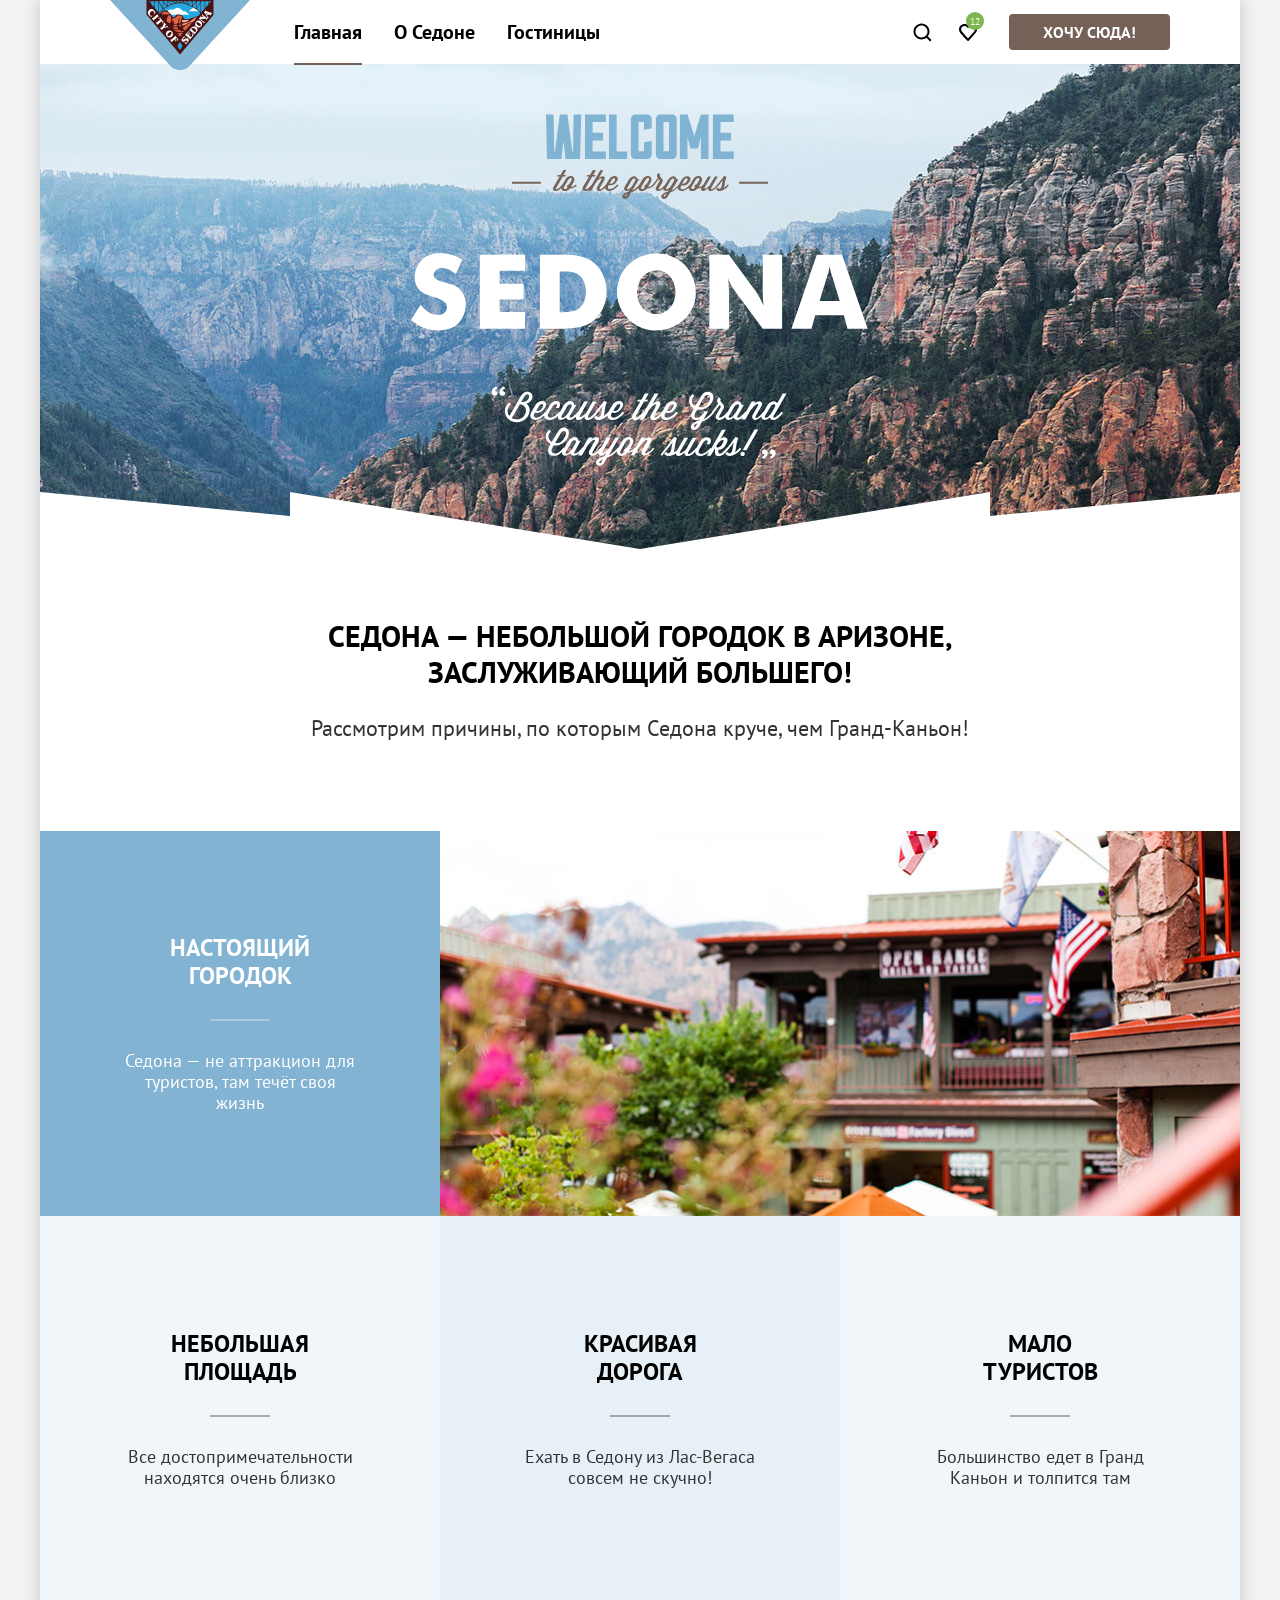
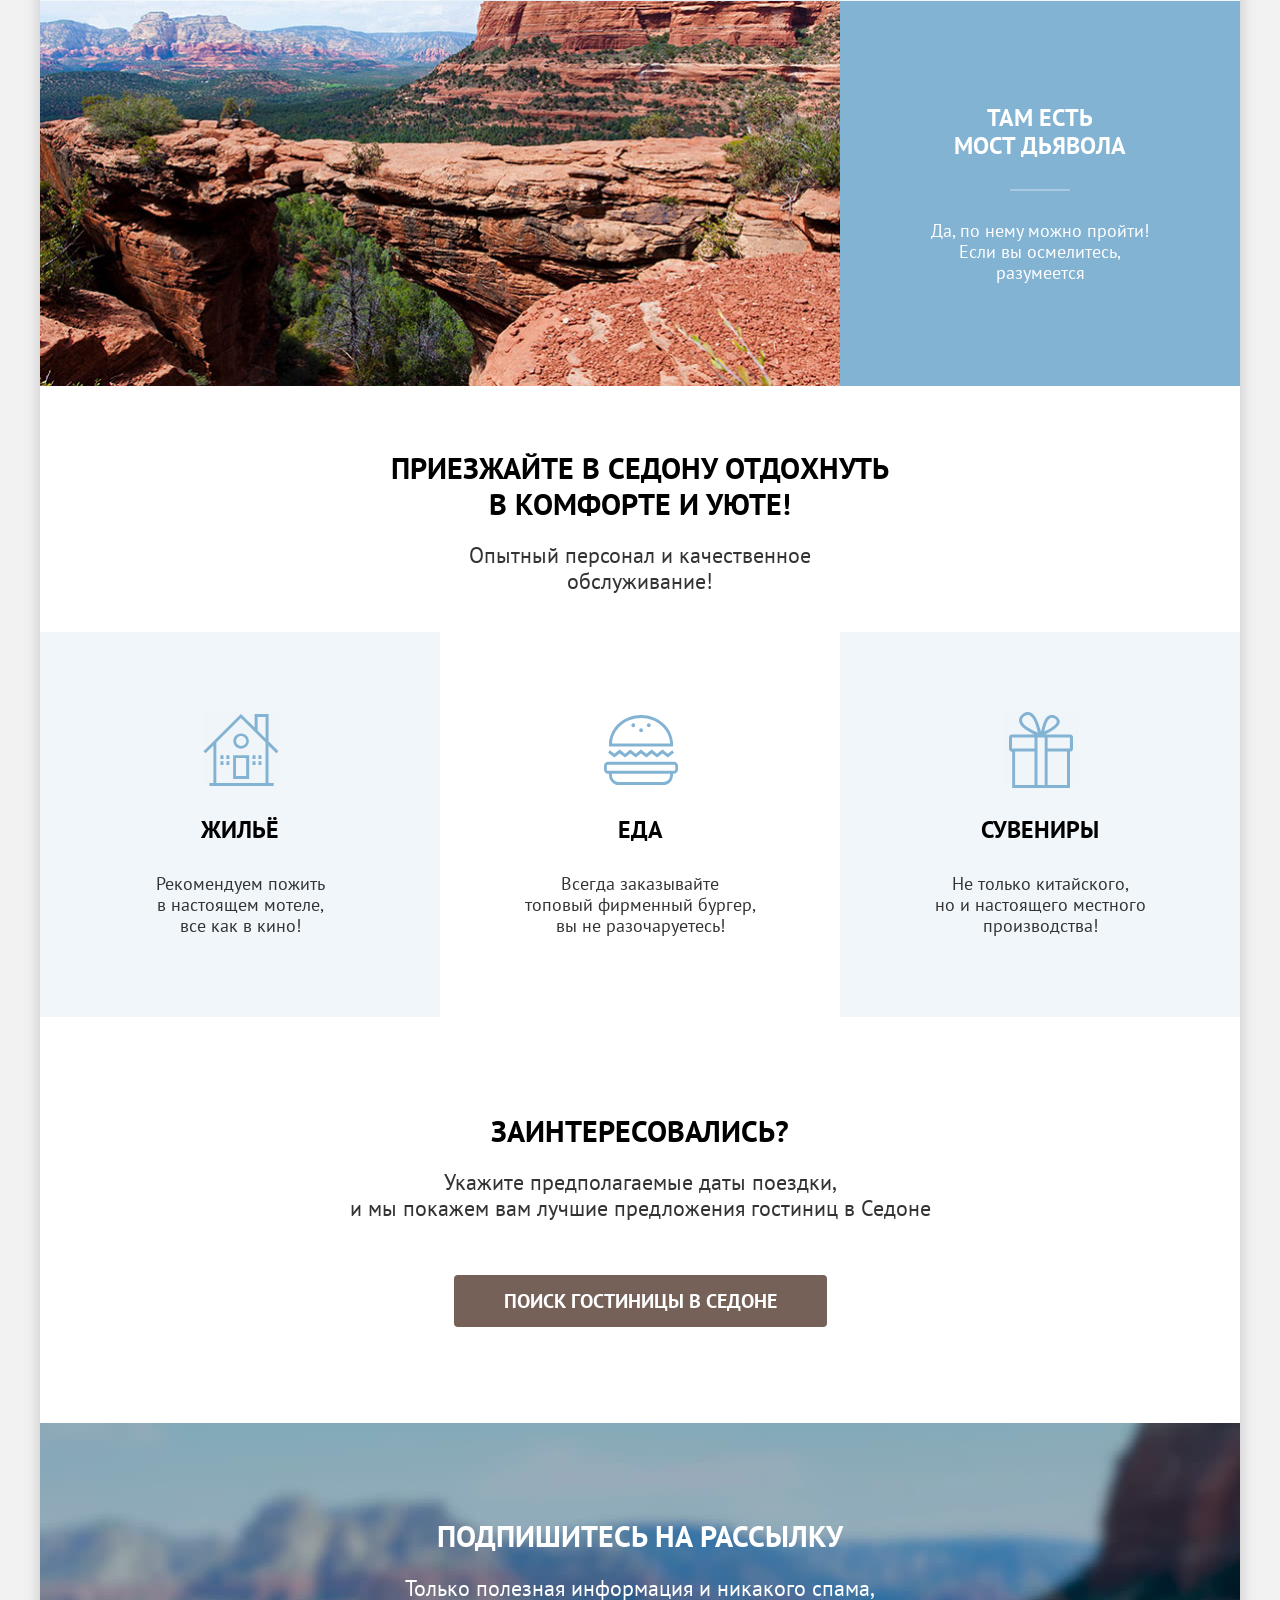
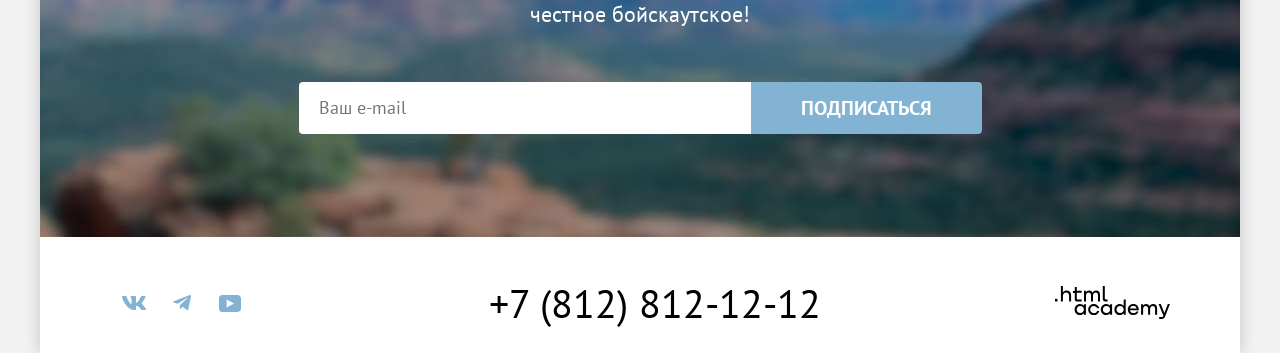
==== commit 8df27e63: "Внесены еще исправления." ====
--- a/index.html
+++ b/index.html
@@ -8,7 +8,7 @@
 </head>
 <body>
   <div class="page-container">
-    <header class="header">
+    <header class="header" data-test="header">
       <a class="header-logo" href="index.html">
         <img src="images/logos/sedona-logo.svg" width="140" height="70" alt="Логотип сайта Седона">
       </a>
@@ -26,69 +26,71 @@
         </ul>
         <ul class="list-global header-search">
           <li class="header-search-item">
-            <a class="header-search-link header-search-icon" href="#">
+            <a class="header-search-link header-search-icon" href="search.html">
               <span class="visually-hidden">Поиск</span>
             </a>
           </li>
           <li class="header-search-item">
-            <a class="header-search-link header-favorites-icon" href="#">
+            <a class="header-search-link header-favorites-icon" href="favorites.html">
               <span class="visually-hidden">Избранное</span>
               <span class="header-favorites-circle">12</span>
             </a>
           </li>
         </ul>
         <div class="header-button-container">
-          <a class="button button-brown header-button" href="#">Хочу&nbsp;сюда!</a>
+          <a class="button button-brown header-button" href="want.html">Хочу&nbsp;сюда!</a>
         </div>
       </nav>
     </header>
-    <main class="main">
-      <section class="presentation">
-        <div class="presentation-welcome">
-          <img class="presentation-welcome-image" src="images/background/welcome.svg" width="458" height="352" alt="Welcome to the gorgeous Sedona">
+    <main class="main" data-test="main">
+      <section class="hero" data-test="hero">
+        <div class="hero-welcome">
+          <img class="hero-welcome-image" src="images/background/welcome.svg" width="458" height="352" alt="Welcome to the gorgeous Sedona">
           <span class="visually-hidden">Изображение - Добро пожаловать в прекрасную Седону!</span>
-        </div>
-        <div class="presentation-description">
-          <h1 class="page-title presentation-description-title">Седона &mdash; небольшой городок в Аризоне, заслуживающий большего!</h1>
-          <p class="page-text presentation-description-text">Рассмотрим причины, по которым Седона круче, чем Гранд-Каньон!</p>
-        </div>
-      </section>
-      <section class="advantages">
-        <div class="advantages-item">
-          <h2 class="page-title advantages-item-title">Настоящий городок</h2>
-          <span class="advantages-item-separator"></span>
-          <p class="page-text advantages-item-text">Седона&nbsp;&mdash;&nbsp;не&nbsp;аттракцион&nbsp;для туристов,&nbsp;там&nbsp;течёт&nbsp;своя жизнь</p>
-        </div>
-        <div class="advantages-item advantages-item-wide-img">
-          <img class="image-feature-1" src="images/photos/photo-1.jpg" width="800" height="385" alt="Real town">
-          <span class="visually-hidden">Изображение города</span>
-        </div>
-        <div class="advantages-item">
-          <h3 class="page-title advantages-item-title">Небольшая площадь</h3>
-          <span class="advantages-item-separator"></span>
-          <p class="page-text advantages-item-text">Все&nbsp;достопримечательности находятся&nbsp;очень&nbsp;близко</p>
-        </div>
-        <div class="advantages-item">
-          <h3 class="page-title advantages-item-title">Красивая дорога</h3>
-          <span class="advantages-item-separator"></span>
-          <p class="page-text advantages-item-text">Ехать&nbsp;в&nbsp;Седону&nbsp;из&nbsp;Лас-Вегаса совсем&nbsp;не&nbsp;скучно!</p>
-        </div>
-        <div class="advantages-item">
-          <h3 class="page-title advantages-item-title">Мало туристов</h3>
-          <span class="advantages-item-separator"></span>
-          <p class="page-text advantages-item-text">Большинство&nbsp;едет&nbsp;в&nbsp;Гранд Каньон&nbsp;и&nbsp;толпится&nbsp;там</p>
-        </div>
-        <div class="advantages-item advantages-item-wide-img">
-          <img class="image-feature-5" src="images/photos/photo-2.jpg" width="800" height="385" alt="Bridge photo">
-          <span class="visually-hidden">Изображение достопримечательности Мост Дьявола</span>
-        </div>
-        <div class="advantages-item">
-          <h3 class="page-title advantages-item-title">Там&nbsp;есть Мост&nbsp;Дьявола</h3>
-          <span class="advantages-item-separator"></span>
-          <p class="page-text advantages-item-text">Да,&nbsp;по&nbsp;нему&nbsp;можно&nbsp;пройти! Если&nbsp;вы&nbsp;осмелитесь, разумеется</p>
-        </div>
-      </section>
-      <section class="features">
+        </div>        
+      </section>
+      <section class="advantages" data-test="advantages">
+        <div class="advantages-description">
+          <h1 class="page-title advantages-description-title">Седона &mdash; небольшой городок в Аризоне, заслуживающий большего!</h1>
+          <p class="page-text advantages-description-text">Рассмотрим причины, по которым Седона круче, чем Гранд-Каньон!</p>
+        </div>
+        <div class="advantages-items">
+          <div class="advantages-item">
+            <h2 class="page-title advantages-item-title">Настоящий городок</h2>
+            <span class="advantages-item-separator"></span>
+            <p class="page-text advantages-item-text">Седона&nbsp;&mdash;&nbsp;не&nbsp;аттракцион&nbsp;для туристов,&nbsp;там&nbsp;течёт&nbsp;своя жизнь</p>
+          </div>
+          <div class="advantages-item advantages-item-wide-img">
+            <img class="image-feature-1" src="images/photos/photo-1.jpg" width="800" height="385" alt="Real town">
+            <span class="visually-hidden">Изображение города</span>
+          </div>
+          <div class="advantages-item">
+            <h3 class="page-title advantages-item-title">Небольшая площадь</h3>
+            <span class="advantages-item-separator"></span>
+            <p class="page-text advantages-item-text">Все&nbsp;достопримечательности находятся&nbsp;очень&nbsp;близко</p>
+          </div>
+          <div class="advantages-item">
+            <h3 class="page-title advantages-item-title">Красивая дорога</h3>
+            <span class="advantages-item-separator"></span>
+            <p class="page-text advantages-item-text">Ехать&nbsp;в&nbsp;Седону&nbsp;из&nbsp;Лас-Вегаса совсем&nbsp;не&nbsp;скучно!</p>
+          </div>
+          <div class="advantages-item">
+            <h3 class="page-title advantages-item-title">Мало туристов</h3>
+            <span class="advantages-item-separator"></span>
+            <p class="page-text advantages-item-text">Большинство&nbsp;едет&nbsp;в&nbsp;Гранд Каньон&nbsp;и&nbsp;толпится&nbsp;там</p>
+          </div>
+          <div class="advantages-item advantages-item-wide-img">
+            <img class="image-feature-5" src="images/photos/photo-2.jpg" width="800" height="385" alt="Bridge photo">
+            <span class="visually-hidden">Изображение достопримечательности Мост Дьявола</span>
+          </div>
+          <div class="advantages-item">
+            <h3 class="page-title advantages-item-title">Там&nbsp;есть Мост&nbsp;Дьявола</h3>
+            <span class="advantages-item-separator"></span>
+            <p class="page-text advantages-item-text">Да,&nbsp;по&nbsp;нему&nbsp;можно&nbsp;пройти! Если&nbsp;вы&nbsp;осмелитесь, разумеется</p>
+          </div>
+        </div>
+      </section>
+      <section class="features" data-test="service">
         <div class="features-slogan">
           <h2 class="page-title features-slogan-title">Приезжайте в седону отдохнуть в комфорте и уюте!</h2>
           <p class="page-text features-slogan-text">Опытный персонал и качественное обслуживание!</p>
@@ -112,13 +114,13 @@
           </div>
         </div>
       </section>
-      <section class="interest">
+      <section class="interest" data-test="search">
         <h2 class="page-title interest-title">Заинтересовались?</h2>
         <p class="page-text interest-text">Укажите&nbsp;предполагаемые&nbsp;даты&nbsp;поездки, и&nbsp;мы&nbsp;покажем&nbsp;вам&nbsp;лучшие
           предложения гостиниц в Седоне</p>
-        <button class="interest-button button button-brown">Поиск гостиницы в Седоне</button>
-      </section>
-      <section class="subscribtion">
+        <a class="interest-button button button-brown" href="modal.html">Поиск гостиницы в Седоне</a>
+      </section>
+      <section class="subscribtion" data-test="subscribe">
         <h2 class="page-title subscribtion-title">Подпишитесь на рассылку</h2>
         <p class="page-text subscribtion-text">Только полезная информация и никакого спама, честное бойскаутское!
         </p>
@@ -129,7 +131,7 @@
         </form>
       </section>
     </main>
-    <footer class="footer">
+    <footer class="footer" data-test="footer">
       <div class="footer-container">
         <ul class="list-global footer-social">
           <li>
--- a/styles/styles.css
+++ b/styles/styles.css
@@ -86,6 +86,11 @@
   background-color: #e5e5e5;
 }
 
+.button:disabled:hover {
+  color: rgba(255, 255, 255, 0.3);
+  background-color: #e5e5e5;
+}
+
 .button-large {
   font-size: 20px;
   line-height: 36px;
@@ -156,6 +161,10 @@
   outline: none;
   background-color: transparent;
   opacity: 0.1;
+}
+
+.button-transparent:disabled:hover {
+  background-color: transparent;
 }
 
 /* Стили невидимых элементов */
@@ -209,7 +218,7 @@
 
 .header-menu-link {
   display: block;
-  max-width: 125px;
+  max-width: 127px;
   text-decoration: none;
   padding: 20px 16px;
   font-size: 20px;
@@ -249,7 +258,7 @@
   flex-direction: row;
   flex-wrap: wrap;
   gap: 2px;
-  max-width: 91px;
+  max-width: 92px;
   align-items: center;
   margin: 0;
   margin-right: 19px;
@@ -308,7 +317,7 @@
 .header-button-container {
   display: flex;
   flex-wrap: wrap;
-  max-width: 160px;
+  max-width: 161px;
 }
 
 .header-button {
@@ -324,7 +333,7 @@
 }
 
 /* Стили для блока main */
-.presentation-welcome {
+.hero-welcome {
   display: flex;
   flex-wrap: wrap;
   min-height: 485px;
@@ -336,13 +345,13 @@
   background-size: cover cover;
 }
 
-.presentation-welcome-image {
+.hero-welcome-image {
   margin-top: 50px;
   margin-left: auto;
   margin-right: auto;
 }
 
-.presentation-description {
+.advantages-description {
   min-height: 282px;
   display: flex;
   flex-direction: column;
@@ -350,20 +359,20 @@
   text-align: center;
 }
 
-.presentation-description-title {
+.advantages-description-title {
   margin-top: 69px;
-  max-width: 650px;
+  max-width: 651px;
   font-size: 30px;
   line-height: 36px;
   text-transform: uppercase;
 }
 
-.presentation-description-text {
+.advantages-description-text {
   margin-top: 25px;
-  max-width: 700px;
-}
-
-.advantages {
+  max-width: 701px;
+}
+
+.advantages-items {
   display: grid;
   grid-template-columns: repeat(3, 1fr);
   grid-template-rows: repeat(3, 1fr);
@@ -421,7 +430,7 @@
 .advantages-item-title {
   margin-top: 0;
   color: #000000;
-  max-width: 180px;
+  max-width: 181px;
   text-align: center;
   font-size: 24px;
   line-height: 28px;
@@ -461,7 +470,7 @@
 
 .features-slogan-title {
   margin-top: 64px;
-  max-width: 505px;
+  max-width: 501px;
   font-size: 30px;
   line-height: 36px;
   text-transform: uppercase;
@@ -563,6 +572,7 @@
   max-width: 376px;
   min-height: 52px;
   border-radius: 4px;
+  text-decoration: none;
 }
 
 .subscribtion {
@@ -579,7 +589,7 @@
 .subscribtion-title {
   color: #ffffff;
   margin-top: 95px;
-  max-width: 405px;
+  max-width: 408px;
   font-size: 30px;
   line-height: 36px;
   text-transform: uppercase;
@@ -629,7 +639,7 @@
   flex-wrap: wrap;
   justify-content: space-between;
   min-width: 50px;
-  margin-top: 5px;
+  margin-top: 4px;
 }
 
 .footer-social {
@@ -682,6 +692,7 @@
 .footer-logo {
   display: flex;
   align-items: center;
+  padding-top: 2px;
 }
 
 .footer-link-htmlacademy {
@@ -1270,6 +1281,10 @@
   appearance: none;
 }
 
+.catalog-select-prices-field[type="number"] {
+  appearance: textfield;
+}
+
 .catalog-select-prices-min {
   border-radius: 4px 0 0 4px;
 }
@@ -1368,7 +1383,6 @@
   max-width: 191px;
   padding: 8px 50px;
   border-radius: 4px;
-  background-color: #82b3d3;
   margin-bottom: 32px;
 }
 
@@ -1644,7 +1658,7 @@
 
 .catalog-subscribtion-title {
   margin-bottom: 21px;
-  max-width: 405px;
+  max-width: 408px;
   font-size: 30px;
   line-height: 36px;
   text-transform: uppercase;
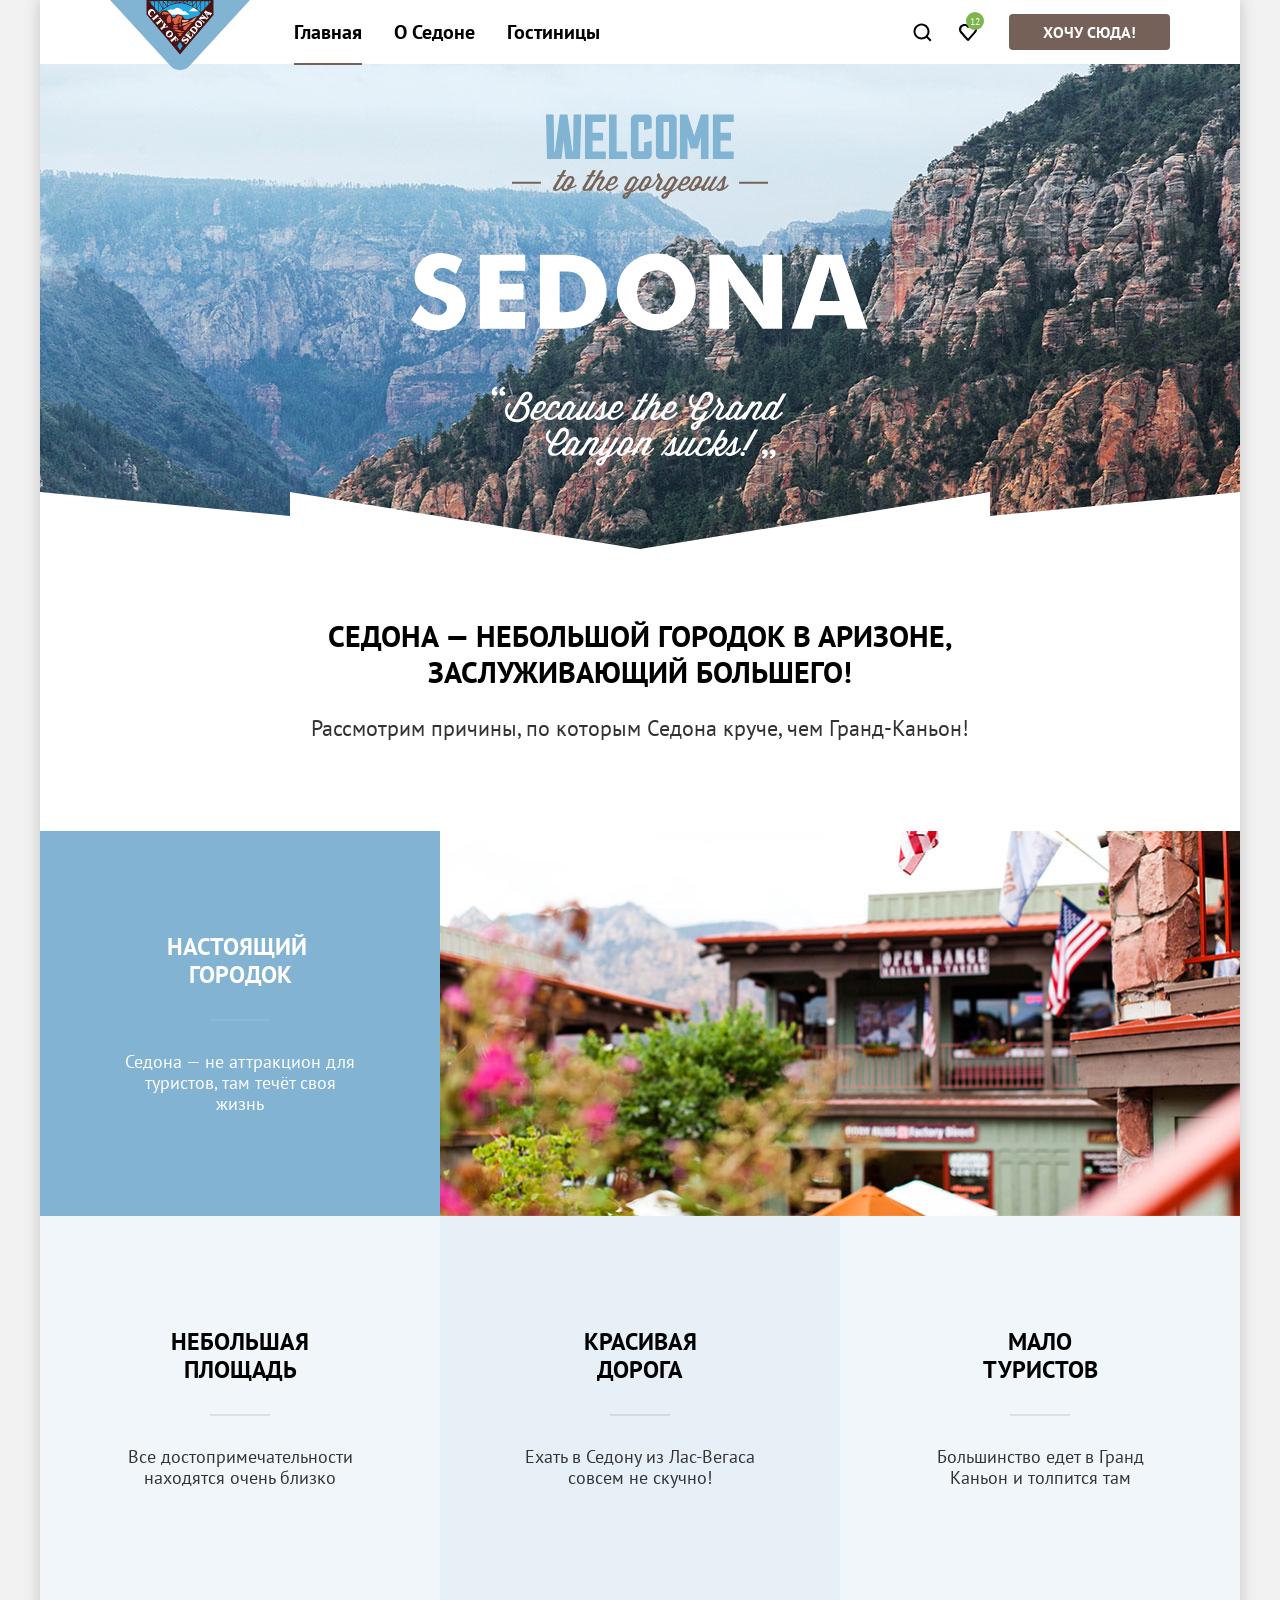
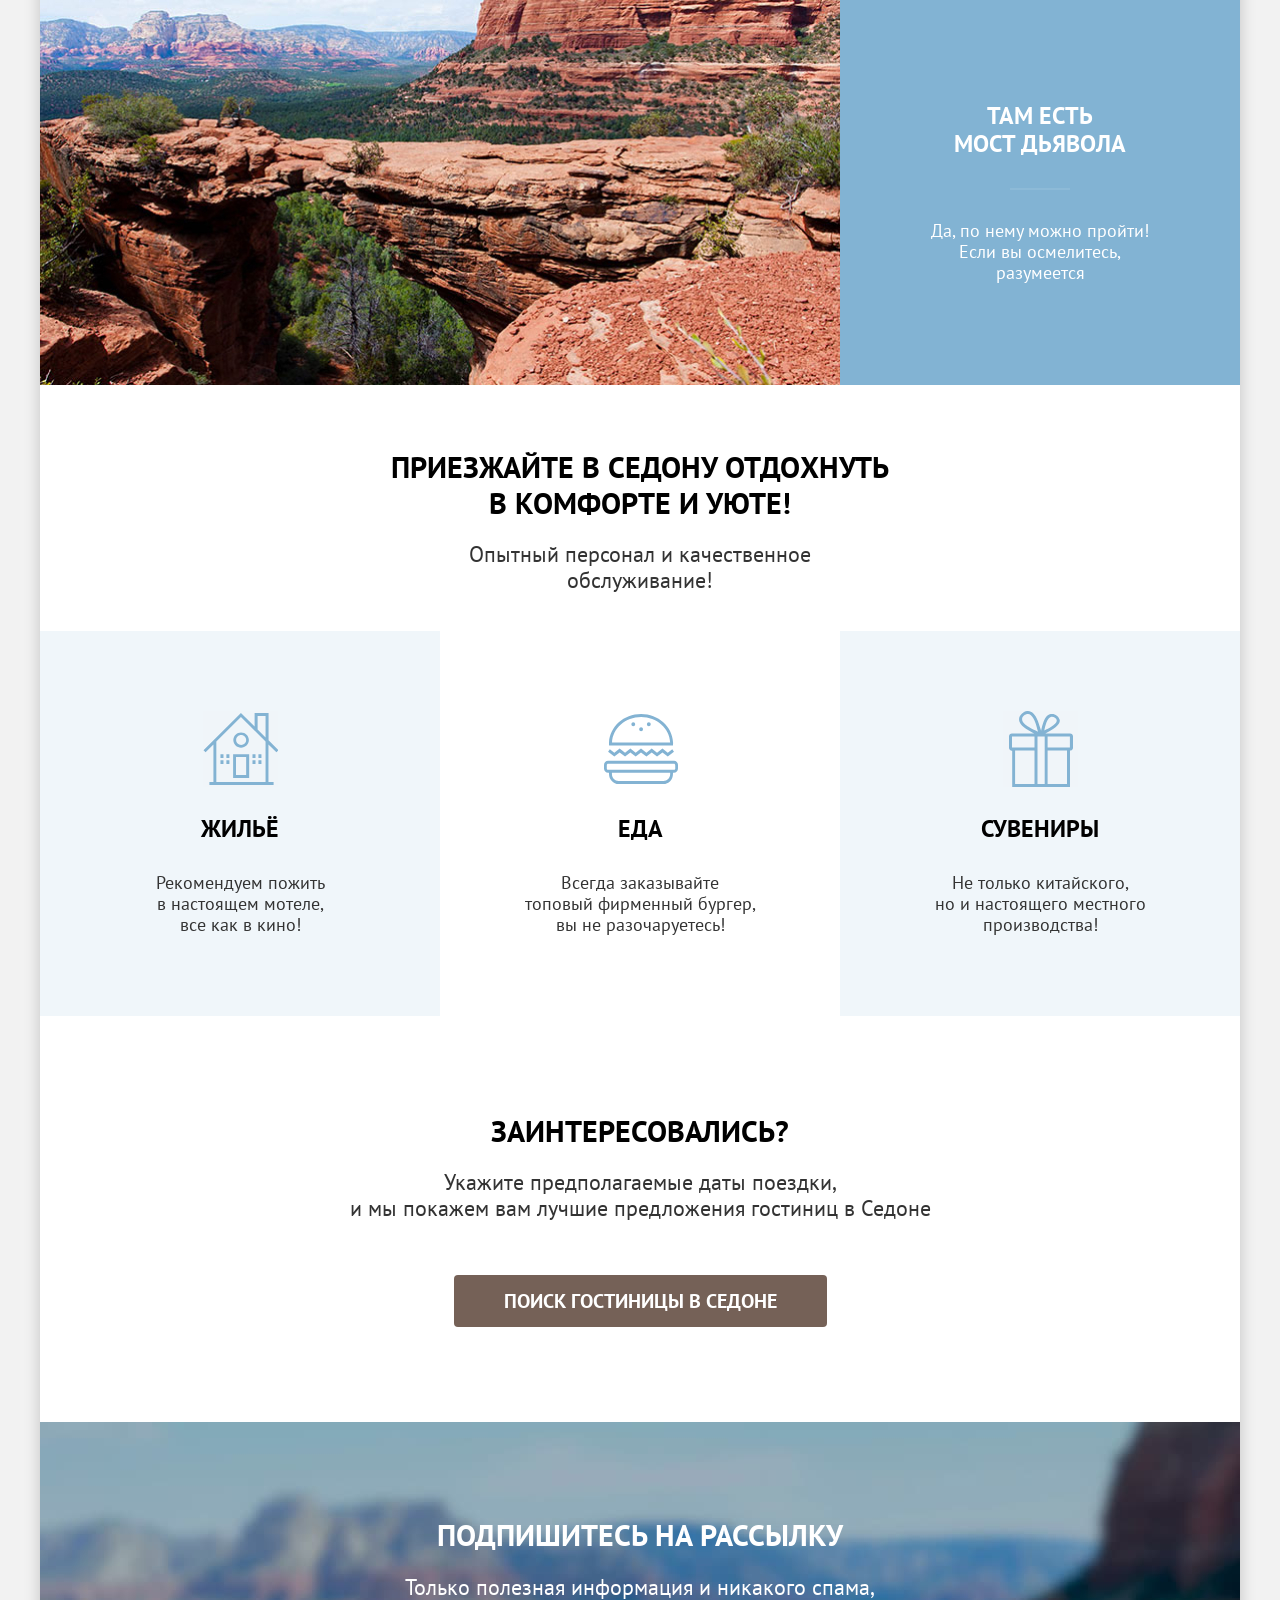
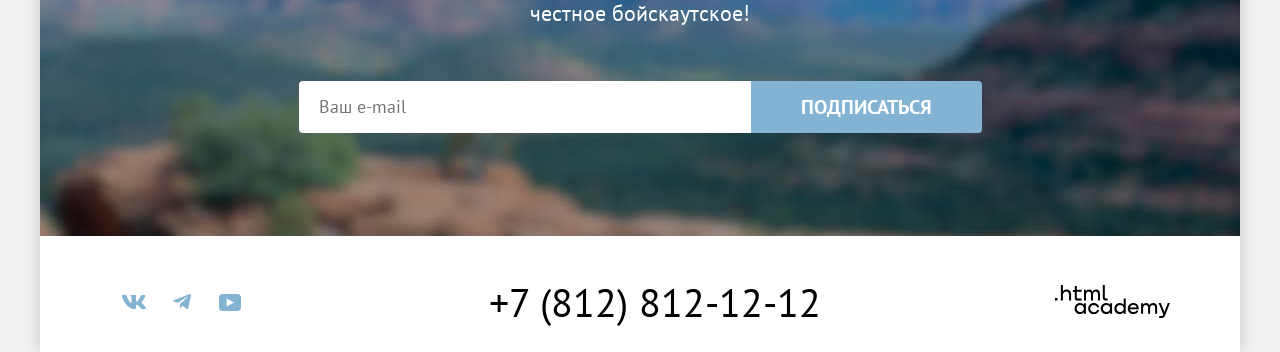
==== commit 07a77a01: "Внес исправления." ====
--- a/index.html
+++ b/index.html
@@ -54,41 +54,41 @@
           <h1 class="page-title advantages-description-title">Седона &mdash; небольшой городок в Аризоне, заслуживающий большего!</h1>
           <p class="page-text advantages-description-text">Рассмотрим причины, по которым Седона круче, чем Гранд-Каньон!</p>
         </div>
-        <div class="advantages-items">
-          <div class="advantages-item">
-            <h2 class="page-title advantages-item-title">Настоящий городок</h2>
-            <span class="advantages-item-separator"></span>
-            <p class="page-text advantages-item-text">Седона&nbsp;&mdash;&nbsp;не&nbsp;аттракцион&nbsp;для туристов,&nbsp;там&nbsp;течёт&nbsp;своя жизнь</p>
-          </div>
-          <div class="advantages-item advantages-item-wide-img">
-            <img class="image-feature-1" src="images/photos/photo-1.jpg" width="800" height="385" alt="Real town">
-            <span class="visually-hidden">Изображение города</span>
-          </div>
-          <div class="advantages-item">
+        <ul class="list-global advantages-items">
+          <li class="advantages-item advantages-item-with-picture">
+            <div class="advantages-item-inner-block">
+              <h2 class="page-title advantages-item-title">Настоящий&nbsp; городок</h2>
+              <span class="advantages-item-separator"></span>
+              <p class="page-text advantages-item-text">Седона&nbsp;&mdash;&nbsp;не&nbsp;аттракцион&nbsp;для туристов,&nbsp;там&nbsp;течёт&nbsp;своя жизнь</p>
+            </div>            
+            <img class="advantages-image" src="images/photos/photo-1.jpg" width="800" height="385" alt="Real town">
+            <span class="visually-hidden">Изображение города</span>                  
+          </li>
+          <li class="advantages-item">
             <h3 class="page-title advantages-item-title">Небольшая площадь</h3>
             <span class="advantages-item-separator"></span>
             <p class="page-text advantages-item-text">Все&nbsp;достопримечательности находятся&nbsp;очень&nbsp;близко</p>
-          </div>
-          <div class="advantages-item">
+          </li>
+          <li class="advantages-item">
             <h3 class="page-title advantages-item-title">Красивая дорога</h3>
             <span class="advantages-item-separator"></span>
             <p class="page-text advantages-item-text">Ехать&nbsp;в&nbsp;Седону&nbsp;из&nbsp;Лас-Вегаса совсем&nbsp;не&nbsp;скучно!</p>
-          </div>
-          <div class="advantages-item">
+          </li>
+          <li class="advantages-item">
             <h3 class="page-title advantages-item-title">Мало туристов</h3>
             <span class="advantages-item-separator"></span>
             <p class="page-text advantages-item-text">Большинство&nbsp;едет&nbsp;в&nbsp;Гранд Каньон&nbsp;и&nbsp;толпится&nbsp;там</p>
-          </div>
-          <div class="advantages-item advantages-item-wide-img">
-            <img class="image-feature-5" src="images/photos/photo-2.jpg" width="800" height="385" alt="Bridge photo">
+          </li>              
+          <li class="advantages-item advantages-item-with-picture">
+            <img class="advantages-image" src="images/photos/photo-2.jpg" width="800" height="385" alt="Bridge photo">
             <span class="visually-hidden">Изображение достопримечательности Мост Дьявола</span>
-          </div>
-          <div class="advantages-item">
-            <h3 class="page-title advantages-item-title">Там&nbsp;есть Мост&nbsp;Дьявола</h3>
-            <span class="advantages-item-separator"></span>
-            <p class="page-text advantages-item-text">Да,&nbsp;по&nbsp;нему&nbsp;можно&nbsp;пройти! Если&nbsp;вы&nbsp;осмелитесь, разумеется</p>
-          </div>
-        </div>
+            <div class="advantages-item-inner-block">
+              <h3 class="page-title advantages-item-title">Там&nbsp;есть Мост&nbsp;Дьявола</h3>
+              <span class="advantages-item-separator"></span>
+              <p class="page-text advantages-item-text">Да,&nbsp;по&nbsp;нему&nbsp;можно&nbsp;пройти! Если&nbsp;вы&nbsp;осмелитесь, разумеется</p>
+            </div>
+          </li>
+        </ul>
       </section>
       <section class="features" data-test="service">
         <div class="features-slogan">
@@ -185,8 +185,8 @@
       </div>
     </footer>
     <div class="modal-container modal-container-close">
-      <div class="modal-window">
-        <button class="modal-close-button">
+      <div class="modal-window" data-test="modal">
+        <button class="modal-close-button" type="button">
           <span class="visually-hidden">Кнопка - закрыть модальное окно</span>
         </button>
         <div class="modal-content">
@@ -236,7 +236,7 @@
                 </div>
               </div>
             </div>
-            <button class="modal-form-search-button button-blue" type="submit">Найти</button>
+            <button class="modal-form-search-button button button-blue" type="submit">Найти</button>
           </form>
         </div>
       </div>
--- a/styles/styles.css
+++ b/styles/styles.css
@@ -81,16 +81,6 @@
   color: #ffffff;
 }
 
-.button:disabled {
-  color: rgba(255, 255, 255, 0.3);
-  background-color: #e5e5e5;
-}
-
-.button:disabled:hover {
-  color: rgba(255, 255, 255, 0.3);
-  background-color: #e5e5e5;
-}
-
 .button-large {
   font-size: 20px;
   line-height: 36px;
@@ -139,16 +129,19 @@
 }
 
 .button-transparent {
+  color: #ffffff;
   background-color: transparent;
 }
 
 .button-transparent:hover {
-  opacity: 0.6;
+  color: rgba(255, 255, 255, 0.6);
+  background-color: transparent;
 }
 
 .button-transparent:focus-visible {
   outline: 3px solid #83b3d3;
   color: #ffffff;
+  background-color: transparent;
 }
 
 .button-transparent:active {
@@ -157,14 +150,19 @@
   background-color: transparent;
 }
 
+.button:disabled,
+.button-brown:disabled,
+.button-blue:disabled,
+.button-green:disabled {
+  color: #ffffff;
+  background-color: #e5e5e5;
+}
+
 .button-transparent:disabled {
   outline: none;
+  color: #ffffff;
   background-color: transparent;
   opacity: 0.1;
-}
-
-.button-transparent:disabled:hover {
-  background-color: transparent;
 }
 
 /* Стили невидимых элементов */
@@ -210,6 +208,7 @@
   margin: 0;
   margin-right: auto;
   list-style: none;
+  max-width: 600px;
 }
 
 .header-menu-item {
@@ -262,6 +261,7 @@
   align-items: center;
   margin: 0;
   margin-right: 19px;
+  padding: auto 0;
 }
 
 .header-search-item {
@@ -338,7 +338,7 @@
   flex-wrap: wrap;
   min-height: 485px;
   padding: 0 370px;
-  background-color: #82b3d3;
+  background-color: #8fa8b7;
   background-image: url("../images/background/sedona-bg-divider.svg"), url("../images/background/sedona-bg.jpg");
   background-repeat: no-repeat no-repeat;
   background-position: bottom center;
@@ -370,82 +370,59 @@
 .advantages-description-text {
   margin-top: 25px;
   max-width: 701px;
+  margin-bottom: 20px;
 }
 
 .advantages-items {
-  display: grid;
-  grid-template-columns: repeat(3, 1fr);
-  grid-template-rows: repeat(3, 1fr);
-  gap: 0;
+  display: flex;
 }
 
 .advantages-item {
-  min-height: 385px;
-  background-color: #e0e0e0;
   display: flex;
   flex-direction: column;
   align-items: center;
   justify-content: center;
   text-align: center;
-}
-
-.advantages-item-wide-img {
-  padding: 0;
-  grid-column: span 2;
-}
-
-.advantages-item:first-child,
-.advantages-item:last-child {
+  width: 400px;
+  min-height: 384px;
+  padding: 0;
+}
+
+.advantages-item-with-picture {
+  display: flex;
+  flex-direction: row;
+  width: 100%;
+  align-items: center;
+  padding: 0;
+}
+
+.advantages-item-inner-block {
+  display: flex;
+  width: 400px;
+  height: 100%;
+  flex-direction: column;
+  align-items: center;
+  text-align: center;
+  justify-content: center;
   background-color: #82b3d3;
 }
 
-.advantages-item:nth-child(3) {
-  background-color: rgba(131, 179, 211, 0.12);
-}
-
-.advantages-item:nth-child(4) {
-  background-color: rgba(131, 179, 211, 0.2);
-}
-
-.advantages-item:nth-child(5) {
-  background-color: rgba(131, 179, 211, 0.12);
-}
-
-.advantages-item:first-child .advantages-item-title,
-.advantages-item:last-child .advantages-item-title {
-  color: #ffffff;
-}
-
-.advantages-item:first-child .advantages-item-separator,
-.advantages-item:last-child .advantages-item-separator {
-  background-color: #ffffff;
-  opacity: 0.3;
-}
-
-.advantages-item:first-child .advantages-item-text,
-.advantages-item:last-child .advantages-item-text {
-  color: #ffffff;
-}
-
 .advantages-item-title {
-  margin-top: 0;
-  color: #000000;
-  max-width: 181px;
-  text-align: center;
   font-size: 24px;
   line-height: 28px;
+  font-weight: 700;
   text-transform: uppercase;
+  max-width: 175px;
+  margin-top: 20px;
 }
 
 .advantages-item-separator {
   width: 60px;
   height: 2px;
-  background-color: #000000;
+  background-color: rgba(0, 0, 0, 0.3);
   opacity: 0.3;
-  margin-top: 29px;
-  margin-bottom: 29px;
-  margin-left: auto;
-  margin-right: auto;
+  margin-top: 30px;
+  margin-bottom: 30px;
 }
 
 .advantages-item-text {
@@ -453,6 +430,24 @@
   color: #333333;
   font-size: 18px;
   line-height: 21px;
+  margin-bottom: 20px;
+}
+
+.advantages-item:nth-child(even) {
+  background-color: rgba(131, 179, 211, 0.12);
+}
+
+.advantages-item:nth-child(odd):not(:first-child):not(:last-child) {
+  background-color: rgba(131, 179, 211, 0.2);
+}
+
+.advantages-item-inner-block .advantages-item-title,
+.advantages-item-inner-block .advantages-item-text {
+  color: #ffffff;
+}
+
+.advantages-item-inner-block .advantages-item-separator {
+  background-color: rgba(255, 255, 255, 0.3);
 }
 
 .features {
@@ -478,28 +473,28 @@
 
 .features-slogan-text {
   margin-top: 20px;
+  margin-bottom: 20px;
   max-width: 490px;
   font-size: 22px;
   line-height: 26px;
 }
 
 .features-items {
+  display: flex;
+  flex-wrap: wrap;
+  flex-direction: row;
+}
+
+.features-item {
+  width: 400px;
   min-height: 385px;
   display: flex;
-  flex-wrap: wrap;
-  flex-direction: row;
-}
-
-.features-item {
-  min-width: 400px;
-  display: flex;
   flex-direction: column;
   align-items: center;
   text-align: center;
 }
 
-.features-item:first-child,
-.features-item:last-child {
+.features-item:nth-child(odd) {
   background-color: rgba(131, 179, 211, 0.12);
 }
 
@@ -537,6 +532,7 @@
 
 .features-item-text {
   margin-top: 29px;
+  margin-bottom: 20px;
   font-size: 18px;
   line-height: 21px;
   max-width: 230px;
@@ -547,11 +543,11 @@
   display: flex;
   flex-direction: column;
   align-items: center;
-  justify-content: center;
   text-align: center;
 }
 
 .interest-title {
+  margin-top: 97px;
   max-width: 300px;
   font-size: 30px;
   line-height: 36px;
@@ -565,6 +561,7 @@
 
 .interest-button {
   margin-top: 54px;
+  margin-bottom: 20px;
   padding: 8px 50px;
   font-size: 20px;
   line-height: 36px;
@@ -580,7 +577,7 @@
   display: flex;
   flex-direction: column;
   align-items: center;
-  background-color: #82b3d3;
+  background-color: #8fa8b7;
   background-image: url("../images/background/subscribe-bg.jpg");
   background-repeat: no-repeat;
   background-size: cover;
@@ -604,6 +601,7 @@
 
 .subscribtion-form {
   margin-top: 55px;
+  margin-bottom: 20px;
   display: flex;
   flex-direction: row;
 }
@@ -720,7 +718,7 @@
   position: fixed;
   top: 0;
   left: 0;
-  background-color: rgba(0, 0, 0, 0.8);
+  background-color: rgba(242, 242, 242, 0.8);
 }
 
 .modal-container-close {
@@ -1047,7 +1045,7 @@
   padding-bottom: 70px;
   padding-left: 70px;
   margin: 0;
-  background-color: #5684ac;
+  background-color: #8fa8b7;
   background-image: url("../images/background/sedona-hotels-bg.jpg");
   background-position: center;
   background-size: cover;
@@ -1401,11 +1399,12 @@
 }
 
 .catalog-search-header {
+  display: flex;
+  flex-wrap: wrap;
+  flex-grow: 1;
+  align-items: center;
   padding: 0;
   margin: 0 70px;
-  display: flex;
-  flex-grow: 1;
-  align-items: center;
 }
 
 .catalog-search-title {
@@ -1413,16 +1412,15 @@
   line-height: 36px;
   text-transform: uppercase;
   margin-right: auto;
+  max-width: 341px;
 }
 
 .catalog-search-sort {
   padding: 12px 48px 12px 18px;
   margin-right: 70px;
-  width: 292px;
+  margin-left: 20px;
+  min-width: 292px;
   height: 49px;
-  border: 2px solid #e5e5e5;
-  border-radius: 4px;
-  appearance: none;
   background-image: url("../images/icons/selector-arrow.svg");
   background-repeat: no-repeat;
   background-position: right 18px center;
@@ -1431,7 +1429,12 @@
   font-weight: 400;
   font-size: 18px;
   line-height: 21px;
+  appearance: none;
+  border: 2px solid #e5e5e5;
+  border-radius: 4px;
+  background-color: #ffffff;
   color: #333333;
+  flex-shrink: 0;
 }
 
 .catalog-search-sort:hover {
@@ -1451,8 +1454,14 @@
 .catalog-search-view-selector {
   display: flex;
   flex-wrap: wrap;
-  max-width: 162px;
+  flex-grow: 0;
+  flex-shrink: 0;
+  flex-basis: 160px;
+  width: 162px;
   gap: 8px;
+  margin: 0;
+  padding: 0;
+  list-style: none;
 }
 
 .catalog-search-view-option {
@@ -1460,7 +1469,7 @@
   width: 48px;
   height: 48px;
   border: 2px solid #e5e5e5;
-  border-radius: 2px;
+  border-radius: 4px;
 }
 
 .catalog-search-view-option:hover,
@@ -1513,6 +1522,7 @@
   padding: 19px;
   border: 1px solid #e5e5e5;
   border-radius: 4px;
+  color: #333333;
 }
 
 .catalog-card-picture {
@@ -1650,14 +1660,13 @@
   min-height: 418px;
   display: flex;
   flex-direction: column;
-  justify-content: center;
   align-items: center;
   text-align: center;
   background-color: #ffffff;
 }
 
 .catalog-subscribtion-title {
-  margin-bottom: 21px;
+  margin-top: 100px;
   max-width: 408px;
   font-size: 30px;
   line-height: 36px;
@@ -1665,13 +1674,15 @@
 }
 
 .catalog-subscribtion-text {
-  margin-bottom: 55px;
   max-width: 500px;
+  margin-top: 21px;
 }
 
 .catalog-subscribtion-form {
   display: flex;
   flex-direction: row;
+  margin-top: 55px;
+  margin-bottom: 20px;
 }
 
 .catalog-subscribtion-form-email {
